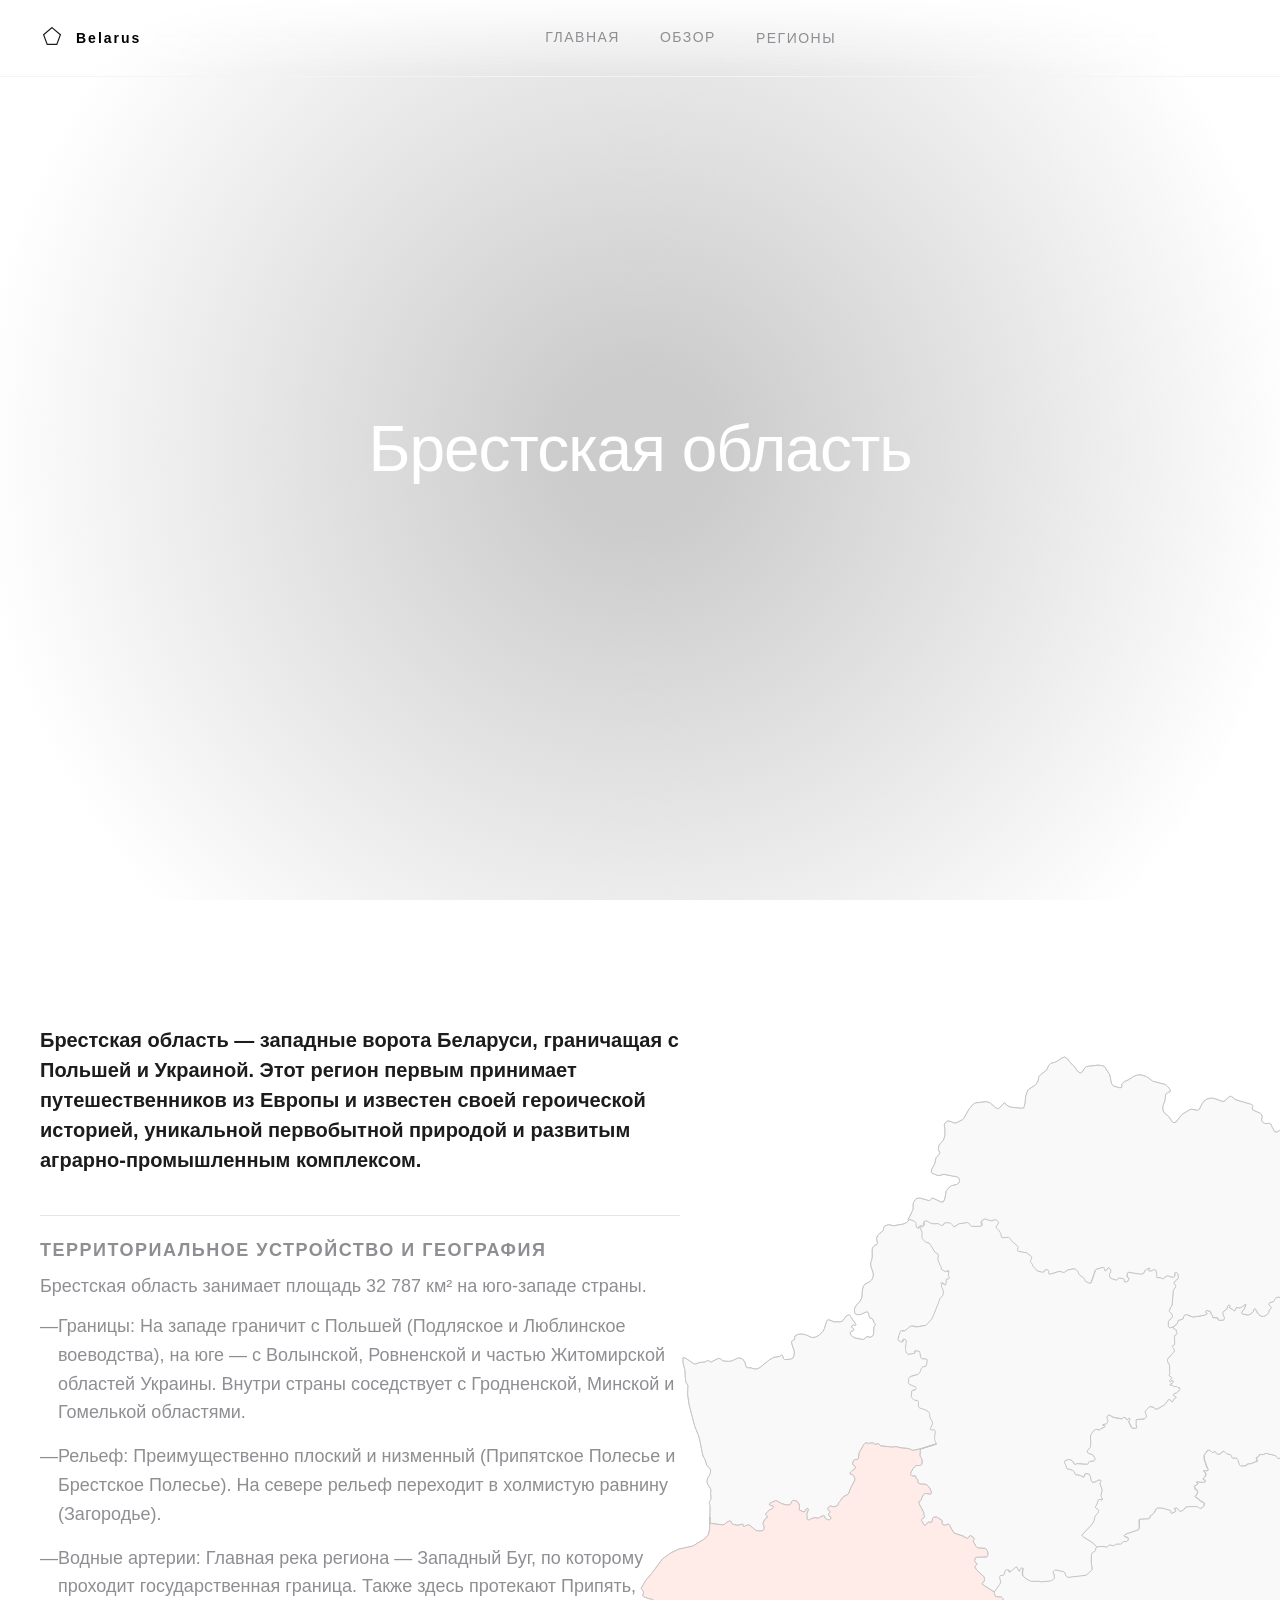
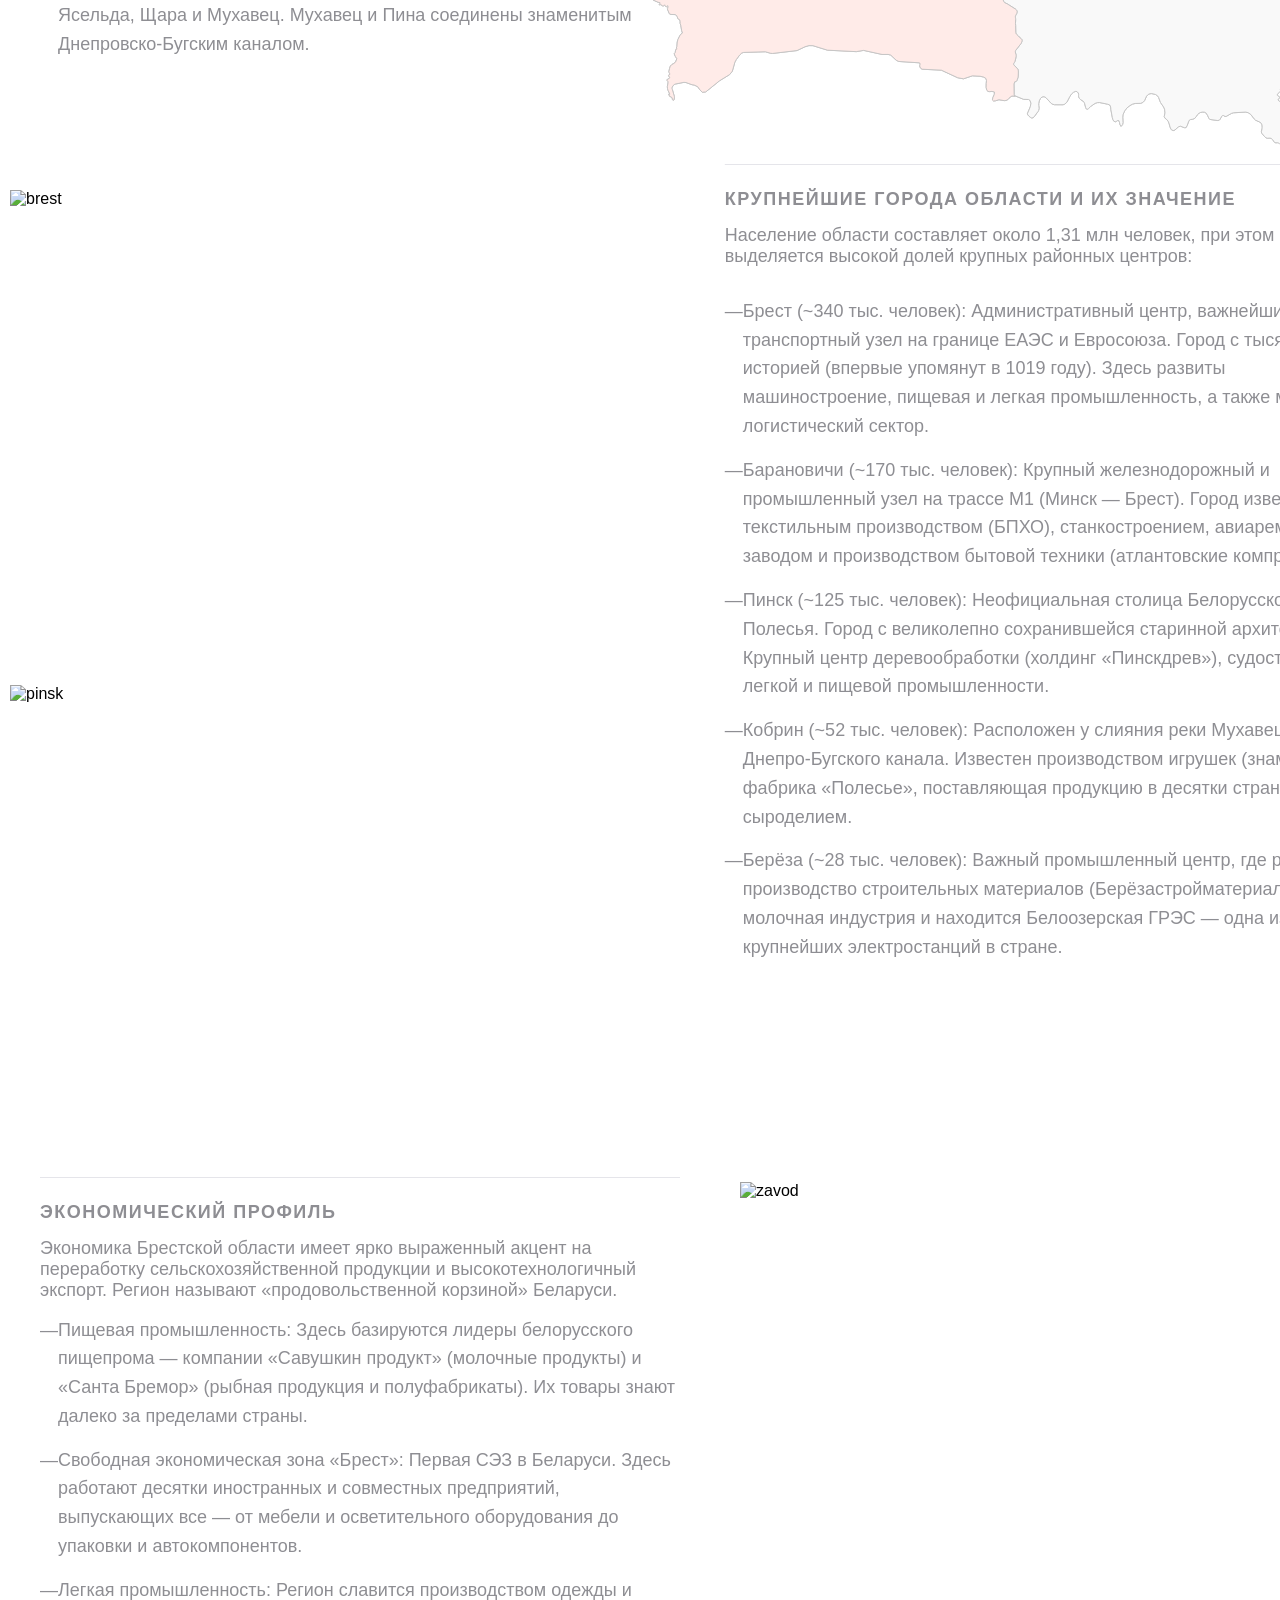
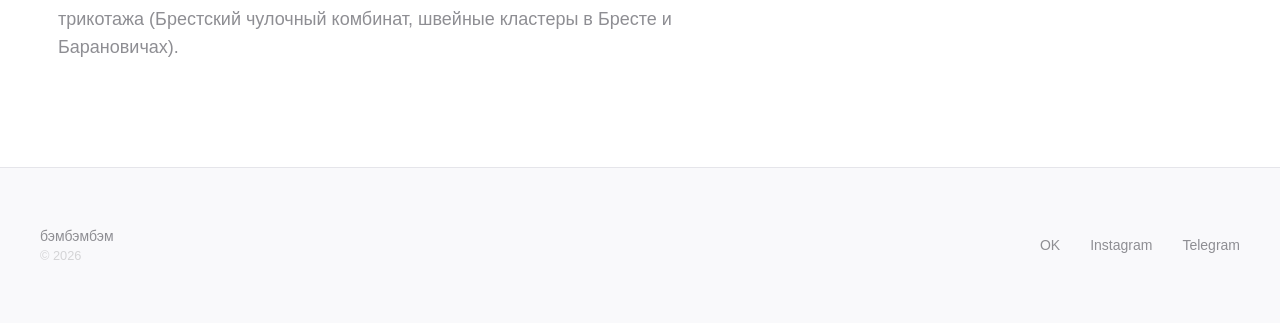
==== brest.html @ 65fe948a "первый коммит — сайт-путеводитель по Беларуси" ====
<!DOCTYPE html>
<html lang="ru">
<head>
    <meta charset="UTF-8">
    <meta name="viewport" content="width=device-width, initial-scale=1.0">
    <title>Belarus</title>
    <link rel="stylesheet" href="style/style.css">
    <link rel="shortcut icon" href="img/favicon.ico" type="image/x-icon">
</head>
<body>
    <header class="header">
        <div class="logo">
            <a href="index.html">
                <svg class="logo-svg" viewBox="0 0 100 100" xmlns="http://w3.org">
                    <path d="M50 15 L85 45 L70 85 L30 85 L15 45 Z" fill="none" stroke="currentColor" stroke-width="5"/>
                </svg>
            </a>
                <span class="logo-text"><a href="index.html" class="logo-bel">Belarus</a></span>
        </div>
        <div class="container">
            <div class="header-nav-links">
                <a href="index.html">Главная</a>
                <a href="#">Обзор</a>
                <div class="dropdown">
  <a href="#" class="dropdown-toggle">Регионы</a>
  <ul class="dropdown-menu">
    <li><a href="brest.html">Брестская область</a></li>
    <li><a href="vitebsk.html">Витебская область</a></li>
    <li><a href="gomel.html">Гомельская область</a></li>
    <li><a href="grodno.html">Гродненская область</a></li>
    <li><a href="minsk.html">Минская область</a></li>
    <li><a href="mogilev.html">Могилевская область</a></li>
  </ul>
</div>
            </div>
        </div>
    </header>
    <section class="banner">
        <div class="video-banner">
            <iframe width="560" height="315" src="https://www.youtube.com/embed/jdeiAVgQle0?si=13ynznFKnAYddTWR&amp;autoplay=1&amp;mute=1&amp;controls=0&amp;rel=0&amp;modestbranding=1" title="YouTube video player" frameborder="0" allow="accelerometer; autoplay; clipboard-write; encrypted-media; gyroscope; picture-in-picture; web-share" referrerpolicy="strict-origin-when-cross-origin" allowfullscreen></iframe>
        </div>
        <div class="banner-overlay"></div>
        <div class="banner-text">
            <h1 class="banner-text-title">Брестская область</h1>
            <!-- <div class="scroll-thing">
                <div class="scroll-line"></div>
            </div> -->
        </div>
    </section>
    
    <section class="gomel-info">
        <div class="container">
            <div class="oblast reveal reveal-up">
                <svg xmlns="http://www.w3.org/2000/svg" width="814" height="691" viewBox="0 0 814 691" class="map-block__main-image">
                                    <path class="region-map" map-region="gomel" fill="#F9F9F9" stroke="#C5C5C5" d="M218.938 2.476L219.394 2.506 219.937 2.209 220.703 1.566 221.183 1.456 221.767 1.633 222.498 2.349 222.711 2.919 222.705 3.458 223.009 3.836 223.745 4.084 225.735 3.969 226.63 3.665 227.282 3.283 227.554 2.894 228.48 1.844 228.839 1.566 229.673 1.159 230.226 1.165 230.852 1.395 231.637 2.111 232.41 3.113 233.111 3.537 236.476 4.648 237.456 5.152 238.027 5.667 238.13 6.76 238.203 7.271 238.446 7.653 239.093 7.87 241.855 7.974 242.877 8.179 243.735 8.774 244.089 9.273 244.495 10.225 245.852 14.389 246.242 15.214 246.802 15.554 247.684 15.809 251.725 15.638 252.601 15.571 253.258 14.218 254.537 13.74 257.682 13.569 261.93 11.579 263.476 11.451 263.122 10.292 262.927 9.157 262.757 7.361 263.329 7.081 264.474 6.864 264.832 6.572 265.1 6.196 265.307 5.711 265.477 5.176 265.697 4.751 265.994 4.473 266.566 4.423 268.775 4.552 269.602 4.473 270.205 4.266 270.972 3.744 271.818 3.362 272.391 3.264 281.604 5.389 283.003 6.36 283.623 7.488 284.286 7.889 285.375 8.223 287.762 8.586 289.77 8.545 290.195 8.332 290.549 8.041 290.804 7.634 291.133 6.572 291.376 6.099 291.686 5.74 292.069 5.467 292.691 5.51 293.505 5.826 294.862 6.663 295.8 6.979 296.841 6.912 297.99 6.548 304.221 7.386 305.031 7.275 305.22 6.864 305.281 5.832 305.371 5.298 305.536 4.776 305.75 4.308 306.011 3.903 306.334 3.581 306.734 3.362 307.197 3.216 307.733 3.155 314.841 3.629 315.18 3.725 315.43 3.957 315.649 4.521 315.771 4.976 316.07 6.693 316.221 7.148 316.55 7.659 317.791 9.181 318.011 9.898 318.133 10.516 318.133 11.015 318.175 11.524 318.248 12.028 318.357 12.495 318.545 12.877 318.953 13.235 319.586 13.496 320.804 13.727 321.516 14.043 321.983 14.638 322.167 15.17 322.635 15.797 323.311 16.446 324.82 17.496 325.21 18.145 325.325 18.728 325.143 19.225 325.027 19.753 325.009 20.305 325.057 20.833 325.166 21.324 325.325 21.785 325.501 22.228 325.666 22.673 325.721 23.139 325.635 23.631 325.453 24.08 325.197 24.487 324.248 25.475 324.035 25.882 323.974 26.283 324.102 26.684 324.357 27.035 324.674 27.363 325.228 27.582 325.909 27.649 329.494 26.538 330.059 26.538 330.668 26.665 331.422 27.139 331.843 27.576 332.645 28.783 333.217 29.493 334.209 30.464 334.563 30.639 334.927 30.622 335.262 30.088 335.694 29.02 335.943 28.601 336.265 28.244 336.631 27.976 337.124 27.879 337.672 27.945 338.39 28.413 338.78 28.856 339.358 29.681 339.728 29.96 341.858 29.741 347.287 28.018 347.304 28.018 347.633 29.384 347.888 30.896 347.676 32.333 347.67 32.351 346.908 33.316 344.829 33.796 343.994 34.264 343.987 34.287 340.076 41.205 338.286 43.262 338.292 43.268 344.944 48.19 346.464 50.812 349.113 57.669 351.083 60.474 353.773 62.84 356.669 64.527 359.226 65.285 361.337 65.479 362.048 66.542 362.329 68.325 363.187 70.632 364.507 72.24 365.585 72.902 366.51 73.94 367.392 76.64 367.756 82.574 367.739 82.599 365.987 85.427 360.4 88.97 360.4 88.989 361.458 91.096 365.518 96.053 368.353 101.599 369.552 103.274 372.796 105.817 374.019 107.237 373.72 108.663 373.715 108.663 372.582 109.016 369.425 108.433 368.133 108.596 368.158 108.621 368.529 109.07 369.668 110.757 369.637 110.764 368.183 111.486 368.177 111.522 367.593 112.656 367.878 114.004 368.998 115.303 371.006 116.613 371.305 120.06 370.993 124.278 371.14 127.865 371.864 129.369 372.796 130.517 373.525 132.004 373.696 134.545 373.288 136.464 372.48 138.241 372.413 138.339 371.462 139.722 370.453 140.772 370.459 140.785 373.202 144.456 374.718 145.967 376.312 147.047 377.821 147.508 380.846 147.878 382.27 148.619 382.245 148.644 381.418 149.82 381.418 149.832 380.913 151.647 380.803 153.71 381.163 155.658 381.85 157.078 382.689 157.903 387.205 160.684 388.483 162.601 388.975 165.362 389 169.531 388.988 169.531 379.117 170.575 363.82 168.39 355.878 168.821 349.203 171.958 347.559 174.32 346.355 177.201 345.04 179.617 343.039 180.594 340.928 179.891 336.801 176.668 334.647 175.564 331.294 175.29 319.441 176.498 317.322 177.287 316.026 178.815 316.026 178.828 316.648 181.183 316.635 181.189 316.227 181.906 316.009 182.603 315.844 183.282 315.582 184.004 315.589 184.004 318.139 184.242 319.039 186.086 318.351 187.932 316.093 188.204 315.473 187.41 314.986 187.209 314.481 187.464 313.782 188.047 313.143 188.951 313.015 189.818 313.099 190.54 313.093 190.989 312.247 192.246 311.33 193.326 310.289 194.255 309.089 195.061 306.656 196.124 306.631 196.615 306.905 197.483 307.391 198.041 307.391 198.053 307.429 199.012 306.315 200.693 305.584 201.586 304.843 201.998 302.245 201.858 301.544 202.125 301.258 203.023 301.246 204.353 301.057 205.554 299.311 206.568 298.782 207.52 298.398 208.46 297.942 208.905 297.71 209.408 295.921 211.956 295.392 212.994 295.033 213.438 295.046 213.443 295.076 213.971 295.775 215.288 295.94 217.466 294.437 219.13 292.544 220.483 291.516 221.739 293.287 222.553 293.987 222.613 294.029 223.663 293.099 224.731 292.885 226.387 292.837 228.13 292.391 229.489 291.436 229.974 288.729 230.162 287.651 230.538 288.206 232.413 288.206 232.426 287.305 235.424 287.902 237.353 287.322 237.955 286.648 239.047 286.179 239.416 286.185 239.429 286.453 239.951 286.855 241.323 286.843 241.323 285.735 241.851 283.306 244.236 283.306 244.248 283.344 245.29 285.096 246.7 285.863 247.124 285.863 247.136 285.888 247.992 285.205 248.216 284.858 248.46 284.579 248.769 284.135 249.108 284.158 249.982 285.224 251.275 288.174 252.016 289.654 252.67 289.654 252.676 289.045 254.261 288.631 254.94 287.907 255.62 287.919 255.62 289.003 256.384 289.939 257.282 290.366 258.314 290.366 258.32 289.904 259.473 290.396 261.148 291.175 262.185 292.1 262.763 293.036 263.121 293.08 264.171 291.899 263.989 290.919 264.365 290.306 265.372 290.182 267.151 290.182 267.163 290.578 268.819 291.273 269.128 292.197 269.147 293.293 269.93 293.719 270.84 294.728 274.766 295.203 275.513 295.861 276.313 295.97 277.042 294.832 277.564 294.839 277.57 295.496 281.515 293.153 284.185 290.517 286.23 290.354 288.305 288.88 291.127 288.662 291.425 288.65 294.774 288.266 295.733 287.305 296 286.6 294.695 285.559 293.628 284.414 292.93 283.216 292.657 281.987 292.845 280.599 292.469 278.518 289.562 277.186 288.391 275.896 288.099 273.26 288.22 271.903 287.735 270.687 286.71 267.875 283.317 267.175 281.855 267.412 281.69 268.045 278.735 268.174 277.625 268.13 276.167 268.002 275.064 267.711 274.135 267.163 273.194 265.988 272.175 261.491 270.143 260.201 268.861 256.775 264.455 254.244 262.707 251.706 262.083 239.415 262.793 237.431 263.436 232.161 266.391 231.072 266.489 229.629 265.578 228.735 265.518 227.627 266.336 226.222 269.099 225.364 270.093 223.794 270.548 215.774 269.414 214.642 267.909 213.796 265.785 212.288 263.273 210.753 262.265 208.812 262.035 206.798 262.398 205.088 263.175 203.299 264.862 202.106 266.743 200.816 268.351 198.796 269.226 196.52 269.548 195.328 270.178 194.495 271.859 193.283 275.319 192.047 277.625 190.288 277.679 186.413 276.186 184.405 276.873 181.009 279.961 179.214 280.623 177.158 279.525 176.019 277.011 175.223 273.954 174.182 271.246 172.338 269.165 170.86 268.109 170.244 266.531 170.244 266.52 171.006 262.86 170.585 259.189 169.532 256.9 166.515 252.507 164.597 247.433 163.466 245.716 161.331 244.43 157.794 243.61 156.006 243.726 154.302 244.375 152.573 246.117 150.571 250.596 148.904 252.44 146.634 253.338 141.218 253.478 138.657 254.073 135.893 255.601 133.106 257.835 130.679 260.87 128.987 264.766 128.774 267.144 128.774 267.151 129.023 272.503 128.621 274.59 127.053 276.399 126.109 274.954 125.464 272.327 124.813 270.592 123.682 270.5 122.53 271.264 121.265 271.841 119.81 271.162 118.941 269.669 118.363 267.696 116.896 259.844 116.647 256.986 115.868 255.073 113.598 254.175 105.717 252.567 103.326 252.628 101.062 253.417 96.705 256.415 94.454 258.642 93.322 259.237 92.178 258.782 91.686 257.665 90.717 253.787 90.133 252.313 89.044 251.123 86.512 249.552 85.466 248.495 84.718 246.906 84.614 245.649 84.614 245.637 84.657 244.442 84.657 244.43 84.322 243.027 83.026 241.553 81.249 241.45 79.284 242.402 77.421 244.108 75.706 246.754 72.888 252.215 70.771 254.14 69.085 254.758 60.505 254.739 58.899 254.315 57.249 253.447 51.956 247.671 50.082 246.645 48.061 246.984 46.43 248.514 45.279 250.874 44.72 253.703 44.72 253.714 44.762 255.505 44.994 257.021 45.061 258.558 44.653 260.427 44.19 261.318 40.078 266.871 39.134 267.746 37.747 267.957 36.506 267.418 35.082 266.282 33.888 264.966 33.353 263.843 36.292 256.767 36.992 253.229 36.992 253.223 35.909 250.279 34.515 249.491 29.592 249.32 20.155 245.455 20.13 244.672 19.971 233.883 20.829 231.686 21.907 231.569 22.32 231.358 22.77 230.709 23.233 229.701 23.982 227.619 24.213 226.127 24.366 221.916 24.292 220.671 24.14 219.79 23.714 218.984 23.154 218.274 20.507 215.689 19.849 214.881 19.527 214.336 19.515 213.904 19.68 213.509 20.239 212.77 20.488 212.363 20.909 211.429 21.596 209.055 22.09 206.458 22.119 205.566 22.083 204.827 21.535 203.073 21.34 201.901 21.401 201.16 21.572 200.548 26.769 193.879 27.128 193.319 27.494 192.58 27.998 191.238 28.082 190.467 28.015 189.891 27.804 189.49 27.548 189.126 27.255 188.78 25.126 186.978 23.97 185.583 22.314 183.975 22.041 183.61 21.864 183.186 21.767 182.233 21.621 175.23 21.468 173.457 21.639 169.732 21.59 168.542 21.401 167.347 21.353 166.648 21.438 166.017 21.614 165.514 21.847 165.065 22.406 164.142 22.722 163.511 23.045 162.365 23.13 161.831 23.099 161.321 22.959 160.92 22.764 160.526 22.247 159.774 21.596 159.141 13.078 153.747 10.697 152.697 10.193 152.163 9.7 151.392 8.744 148.765 8.428 148.122 8.143 147.769 7.783 147.466 7.339 147.229 6.847 147.028 2.295 146.859 1.74 146.604 1.217 146.003 0.657 144.522 0.469 143.497 0.481 142.653 0 141.53 5.544 133.769 6.524 131.409 6.012 130.073 5.739 129.139 5.544 128.125 5.49 127.506 5.465 126.796 5.593 125.801 5.909 125.31 6.384 125.084 8.769 124.976 9.42 124.752 9.724 124.345 10.211 122.476 10.869 120.563 11.459 119.841 12.067 119.484 14.318 119.605 14.703 119.866 14.933 120.261 15.067 120.728 15.237 121.632 15.383 121.845 15.572 121.833 17.591 120.126 21.493 116.826 22.253 116.571 22.747 116.656 23.999 119.144 24.171 119.58 24.59 120.455 24.828 120.812 25.132 121.025 25.314 120.728 25.869 119.241 26.55 117.991 27.152 117.529 27.766 117.383 28.248 117.573 28.516 117.912 28.631 118.421 28.637 118.997 28.471 121.198 28.388 122.305 28.388 123.829 28.405 124.381 28.503 124.879 28.685 125.322 28.928 125.692 29.19 126.032 32.038 128.314 36.407 130.693 36.912 130.85 37.485 130.923 44.282 130.766 47.088 131.39 56.64 130.517 57.741 130.031 58.047 129.607 58.485 129.266 59.573 128.684 59.933 128.369 60.151 127.943 60.218 127.433 60.212 126.911 59.982 124.752 59.866 124.278 59.72 123.817 58.899 122.288 58.849 122.027 58.995 121.517 59.379 120.897 60.365 120.06 61.058 119.709 61.722 119.538 69.085 121.152 70.004 121.578 70.327 121.833 70.612 122.136 70.66 122.221 71.142 123.598 71.921 125.291 72.639 126.487 73.315 126.754 74.343 126.911 92.08 124.836 97.528 119.987 97.789 119.611 97.953 119.156 97.965 118.64 97.922 117.567 97.381 113.366 97.187 110.618 97.314 105.903 97.465 104.051 97.57 103.445 98.039 102.758 98.828 102.019 100.698 100.908 101.477 100.283 101.768 99.712 101.519 99.373 101.391 98.899 101.276 98.559 102.578 96.848 102.913 96.69 108.273 96.114 112.472 96.738 113.11 96.69 113.719 96.454 114.364 95.865 114.766 95.391 115.296 94.997 115.922 94.785 117.115 94.84 119.519 95.483 120.072 95.446 120.644 95.234 121.284 94.633 121.952 94.203 122.786 93.869 126.858 93.765 127.52 93.516 128.282 92.77 129.073 91.75 129.559 91.465 130.259 91.326 132.383 91.38 133.113 91.173 133.747 90.555 134.111 90.002 134.36 89.432 134.469 88.904 134.463 88.371 134.306 87.922 134.002 87.569 133.575 87.314 131.421 86.701 131.008 86.44 130.728 86.168 130.533 85.888 130.436 85.706 130.424 85.427 130.508 85.063 130.77 84.765 131.172 84.462 132.7 83.583 144.699 79.582 145.131 78.678 145.307 78.162 145.393 77.58 145.491 75.809 145.277 70.14 145.319 69.588 145.709 69.121 146.5 68.895 154.982 68.551 155.531 68.258 156 67.446 156.17 66.778 156.285 66.153 156.601 65.631 157.149 65.243 158.793 64.441 159.218 64.036 160.301 62.464 162.261 59.035 162.87 58.325 163.234 58.027 163.983 57.803 165.072 57.694 168.626 57.918 177.011 60.279 177.309 60.528 177.388 60.764 177.365 61.232 177.175 62.336 177.17 62.846 177.426 63.119 177.924 63.192 181.174 61.723 181.599 61.207 181.777 60.655 181.71 60.146 181.465 59.764 180.797 59.156 180.619 58.81 180.692 58.409 180.96 58.045 181.465 57.815 182.16 57.736 183.395 57.991 184.053 58.288 184.497 58.665 185.604 60.697 185.877 61.062 186.322 61.274 186.906 61.274 190.112 59.296 190.776 58.713 191.36 57.59 191.725 57.244 192.194 56.989 193.977 56.504 203.086 56.413 203.877 56.571 204.468 56.82 204.79 57.135 205.544 57.711 205.99 57.943 206.511 58.112 207.181 58.094 207.893 57.924 208.819 57.323 209.305 56.82 209.664 56.316 210.607 54.12 210.68 53.821 210.711 53.385 210.54 52.996 210.217 52.669 206.658 50.842 205.94 50.309 205.623 50.004 205.003 49.227 204.34 48.584 201.833 47.098 201.516 46.83 201.522 46.406 201.71 46.024 203.366 43.663 203.58 43.197 203.743 42.685 203.774 42.14 203.743 41.624 203.664 41.096 203.53 40.622 203.318 40.228 202.971 39.967 202.051 39.755 201.706 39.507 201.48 39.106 200.914 37.218 200.81 36.751 200.732 36.321 200.835 35.926 200.981 35.732 203.536 34.458 203.944 33.911 204.005 33.437 203.731 33.074 202.734 32.211 202.69 31.902 203.5 31.733 210.795 32.266 211.247 31.817 211.52 31.362 211.685 30.919 211.581 30.53 211.258 30.234 209.84 29.578 209.512 29.263 209.287 28.891 209.476 28.382 209.962 27.86 211.034 27.114 211.478 26.459 211.733 25.791 211.982 23.491 211.836 23.061 211.587 22.673 210.217 21.428 209.926 21.088 209.756 20.731 210.115 20.451 210.9 20.39 212.627 20.706 213.54 20.687 214.162 20.282 214.24 19.795 214.179 19.267 213.894 18.333 212.342 14.941 212.001 14.049 211.49 12.13 210.833 10.328 210.686 9.867 210.479 8.872 210.37 7.803 210.389 7.227 210.535 5.383 210.65 4.811 210.833 4.32 211.094 3.913 212.384 2.61 213.37 0.904 213.68 0.564 214.022 0.284 214.434 0.054 215.05 0 215.822 0.146 217.161 0.879 217.801 1.414 218.542 2.245z" transform="translate(1 1) translate(353 393)"></path>
                                    <path class="region-map" map-region="mogilev" fill="#F9F9F9" stroke="#C5C5C5" d="M249.054 0.061L250.882 0.341 252.17 0.224 252.643 0.03 252.697 0 255.109 0.59 256.568 3.349 258.834 10.481 259.981 12.153 261.051 13.224 261.98 14.494 262.684 16.732 263.662 24.97 264.72 28.91 266.056 30.983 279.384 40.571 281.596 42.261 283.667 43.081 288.027 43.964 295.147 47.502 297.717 47.928 300.025 47.874 300.955 48.292 301.956 49.338 302.661 50.895 303.355 52.943 304.149 54.549 305.188 54.888 307.163 53.338 307.606 53.162 308.354 53.637 308.486 54.099 308.486 54.755 310.796 62.131 310.436 63.244 310.352 64.294 310.376 65.34 310.328 66.428 309.544 69.578 308.626 77.744 307.376 81.373 307.357 81.409 307.035 82.005 304.442 86.863 303.871 90.402 307.418 90.275 314.683 92.317 331.905 86.748 333.782 87.022 338.878 90.281 349.497 92.578 352.57 94.574 355.407 98.026 356.671 98.701 360.789 98.251 362.515 98.398 364.192 99.297 365.91 101.273 366.579 102.27 366.846 103.329 366.719 104.392 366.171 105.456 360.193 109.073 359.641 109.687 359.641 109.693 359.61 110.812 360.024 113.262 361.136 117.086 362.812 119.914 364.915 121.933 367.314 123.295 371.645 125.021 373.704 126.395 375.174 128.881 375.174 128.893 375.811 129.757 376.457 129.97 377.111 129.605 377.744 128.724 379.189 128.377 380.677 128.504 381.935 129.125 381.795 130.316 381.394 131.795 381.923 133.326 382.907 133.581 385.374 132.487 386.436 132.439 388.18 135.515 388.114 136.797 387.614 145.893 389 150.246 388.981 150.259 387.439 151.621 386.078 151.596 384.778 151.025 383.338 150.801 377.556 152.502 377.573 152.52 377.878 152.916 378.66 154.192 379.038 154.673 379.013 154.692 376.881 156.156 374.239 156.849 371.566 156.734 369.379 155.736 367.258 156.545 367.254 156.57 366.737 158.223 367.569 159.719 369.53 160.005 368.869 162.796 367.897 165.52 365.485 170.231 364.07 171.964 362.733 172.767 359.739 173.964 357.145 176.621 355.225 179.85 353.063 182.252 348.647 182.403 348.246 182.968 348.246 182.974 348.16 183.741 347.991 184.306 348.003 184.654 348.076 185.315 348.032 185.997 348.014 186.026 347.65 186.415 347.334 186.415 346.586 186.246 343.549 186.842 341.472 188.672 340.706 189.158 337.791 189.206 331.486 187.03 329.026 187.438 326.899 188.689 324.9 189.049 322.877 188.647 318.364 186.306 317.271 186.099 314.257 186.58 313.346 186.282 311.901 184.179 310.687 178.403 309.41 176.014 307.886 175.253 304.162 175.405 302.498 175.168 297.268 173.386 295.529 173.344 293.884 173.94 290.786 175.813 288.788 176.037 284.687 175.399 280.672 175.593 277.61 178.288 277.61 178.298 276.358 185.145 276.552 186.909 276.613 187.152 276.596 187.152 271.176 188.878 269.051 189.097 268.681 188.817 268.104 187.991 267.715 187.547 266.998 187.078 266.45 187.012 265.959 187.11 265.594 187.377 265.272 187.735 265.023 188.156 264.592 189.225 264.258 189.76 263.894 189.777 263.541 189.601 262.55 188.629 261.98 187.917 261.179 186.708 260.759 186.271 260.006 185.796 259.398 185.668 258.834 185.668 255.255 186.781 254.576 186.714 254.022 186.495 253.706 186.166 253.451 185.815 253.324 185.413 253.385 185.012 253.598 184.604 254.545 183.614 254.8 183.206 254.982 182.756 255.067 182.263 255.013 181.796 254.848 181.351 254.672 180.907 254.514 180.445 254.405 179.953 254.357 179.424 254.375 178.871 254.49 178.342 254.672 177.844 254.557 177.26 254.168 176.61 252.661 175.558 251.987 174.907 251.52 174.28 251.337 173.746 250.87 173.15 250.159 172.834 248.943 172.602 248.312 172.34 247.904 171.982 247.716 171.6 247.607 171.131 247.534 170.627 247.492 170.116 247.492 169.617 247.371 168.997 247.152 168.28 245.912 166.754 245.584 166.242 245.433 165.786 245.135 164.066 245.013 163.61 244.794 163.045 244.545 162.813 244.206 162.717 237.11 162.242 236.576 162.303 236.114 162.449 235.714 162.669 235.392 162.991 235.131 163.397 234.918 163.865 234.753 164.388 234.663 164.924 234.602 165.957 234.414 166.37 233.605 166.48 227.385 165.641 226.237 166.006 225.198 166.073 224.262 165.757 222.908 164.918 222.094 164.602 221.474 164.558 221.091 164.832 220.782 165.192 220.539 165.665 220.211 166.729 219.956 167.137 219.603 167.428 219.179 167.641 217.174 167.683 214.792 167.319 213.705 166.985 213.042 166.583 212.423 165.453 211.027 164.48 201.83 162.351 201.258 162.449 200.413 162.832 199.648 163.355 199.046 163.562 198.221 163.641 196.015 163.512 195.445 163.562 195.148 163.841 194.928 164.267 194.759 164.802 194.552 165.288 194.285 165.665 193.927 165.957 192.784 166.175 192.213 166.455 192.383 168.255 192.577 169.392 192.93 170.554 191.387 170.681 187.147 172.675 184.007 172.846 182.73 173.326 182.074 174.681 181.2 174.748 177.166 174.919 176.286 174.664 175.726 174.323 175.337 173.497 173.983 169.326 173.577 168.371 173.224 167.872 172.367 167.276 171.347 167.07 168.59 166.966 167.944 166.748 167.702 166.365 167.629 165.853 167.526 164.759 166.955 164.242 165.977 163.738 162.618 162.625 161.918 162.2 161.147 161.196 160.363 160.479 159.738 160.248 159.186 160.242 158.354 160.65 157.995 160.928 157.071 161.981 156.799 162.37 156.149 162.753 155.255 163.058 153.269 163.173 152.533 162.924 152.23 162.546 152.236 162.005 152.023 161.434 151.294 160.717 150.711 160.539 150.232 160.65 149.467 161.294 148.926 161.591 148.47 161.562 148.075 161.33 147.335 160.497 146.696 159.962 145.36 159.227 144.588 159.081 143.974 159.135 143.562 159.366 143.221 159.646 142.912 159.987 141.928 161.696 140.64 163.002 140.379 163.409 140.197 163.901 140.082 164.474 139.935 166.322 139.917 166.899 140.026 167.97 140.233 168.966 140.379 169.428 141.035 171.234 141.545 173.156 141.886 174.049 143.434 177.449 143.719 178.384 143.78 178.913 143.702 179.4 143.081 179.807 142.17 179.825 140.446 179.509 139.662 179.57 139.304 179.85 139.474 180.208 139.764 180.549 141.131 181.796 141.38 182.185 141.526 182.616 141.278 184.92 141.023 185.589 140.579 186.246 139.509 186.993 139.024 187.516 138.836 188.026 139.06 188.398 139.388 188.714 140.803 189.371 141.125 189.668 141.229 190.058 141.064 190.501 140.792 190.957 140.341 191.407 133.059 190.873 132.25 191.043 132.294 191.353 133.289 192.216 133.563 192.581 133.502 193.055 133.095 193.603 130.544 194.879 130.398 195.074 130.295 195.469 130.373 195.9 130.477 196.369 131.042 198.26 131.267 198.662 131.613 198.911 132.53 199.122 132.877 199.384 133.088 199.779 133.222 200.254 133.301 200.783 133.333 201.3 133.301 201.846 133.138 202.358 132.925 202.825 131.272 205.191 131.084 205.574 131.078 205.999 131.395 206.266 133.897 207.756 134.56 208.4 135.178 209.179 135.494 209.484 136.211 210.018 139.764 211.848 140.086 212.176 140.257 212.565 140.226 213.003 140.153 213.302 139.212 215.503 138.853 216.007 138.368 216.511 137.444 217.113 136.734 217.283 136.065 217.302 135.544 217.132 135.099 216.9 134.346 216.323 134.025 216.007 133.435 215.758 132.645 215.599 123.553 215.691 121.772 216.176 121.304 216.432 120.94 216.779 120.357 217.904 119.694 218.488 116.494 220.469 115.911 220.469 115.466 220.257 115.194 219.892 114.088 217.856 113.645 217.478 112.989 217.18 111.756 216.925 111.062 217.004 110.558 217.235 110.291 217.599 110.218 218.001 110.395 218.348 111.062 218.956 111.306 219.339 111.373 219.85 111.196 220.402 110.771 220.919 107.527 222.391 107.03 222.318 106.775 222.044 106.779 221.534 106.969 220.427 106.992 219.959 106.913 219.722 106.616 219.473 98.245 217.107 94.698 216.883 93.611 216.992 92.863 217.216 92.499 217.515 91.891 218.226 89.934 221.661 88.854 223.237 88.429 223.643 86.788 224.446 86.241 224.835 85.925 225.358 85.81 225.984 85.641 226.653 85.173 227.467 84.625 227.76 76.158 228.105 75.368 228.331 74.979 228.799 74.937 229.352 75.15 235.031 75.052 236.806 74.967 237.389 74.791 237.906 74.36 238.812 62.381 242.82 60.856 243.701 60.454 244.004 60.193 244.303 60.109 244.667 60.122 244.948 60.218 245.13 60.412 245.41 60.692 245.682 61.104 245.944 63.255 246.559 63.681 246.814 63.985 247.167 64.142 247.617 64.148 248.151 64.039 248.68 63.79 249.251 63.426 249.805 62.793 250.425 62.066 250.632 59.944 250.577 59.246 250.717 58.761 251.002 57.971 252.025 57.211 252.772 56.55 253.021 52.485 253.125 51.653 253.46 50.985 253.891 50.346 254.493 49.776 254.705 49.224 254.742 46.824 254.098 45.633 254.044 45.008 254.255 44.479 254.651 44.078 255.125 43.434 255.715 42.826 255.952 42.188 256 37.997 255.374 32.646 255.952 27.682 251.32 19.288 246.004 17.994 244.808 17.447 243.981 27.385 233.736 29.189 230.848 29.419 230.416 29.808 229.425 29.948 228.872 30.374 226.44 30.508 225.887 30.951 224.956 33.399 222.178 33.727 221.71 34.036 221.138 34.352 220.214 34.377 219.54 34.225 219.028 33.928 218.682 31.455 217.004 31.072 216.542 31.018 216.11 31.163 215.672 31.965 214.475 32.663 213.143 34.116 209.076 34.346 208.674 34.662 208.455 34.99 208.4 37.73 208.735 38.15 208.589 38.131 208.291 37.985 207.915 37.517 207.137 37.322 206.71 37.105 206.2 36.94 205.543 36.764 204.595 36.764 203.915 36.831 203.421 37.669 199.907 37.767 198.995 37.7 198.327 35.938 193.748 35.744 193.097 35.573 192.089 35.817 191.48 36.733 190.277 36.733 189.821 36.473 189.451 36.041 189.225 35.531 189.158 34.007 189.323 33.156 189.687 32.117 190.574 31.273 190.97 28.132 191.39 27.494 190.66 26.85 189.286 25.939 185.443 25.295 183.947 24.627 183.085 21.669 182.713 21.182 182.78 20.843 183.085 20.582 183.486 20.394 183.99 19.888 185.57 19.677 185.991 19.403 186.252 19.056 186.185 16.481 184.75 15.484 184.367 12.453 183.966 11.841 183.777 11.22 183.357 9.598 180.506 8.992 179.928 8.457 179.551 6.659 178.767 3.141 177.909 2.418 177.46 2.084 176.658 1.532 174.407 1.313 173.794 0 171.259 0.006 170.639 0.232 170.219 2.715 168.924 3.651 168.656 5.231 168.499 5.796 168.583 7.102 169.265 7.861 169.83 8.517 170.487 10.71 173.369 11.026 173.533 11.427 173.447 11.858 172.851 12.386 172.675 12.946 172.572 22.726 173.186 23.255 173.108 23.644 172.876 23.916 172.474 24.104 171.995 24.281 171.472 24.499 171.01 24.827 170.7 25.259 170.512 29.419 169.915 29.925 169.677 30.349 169.307 30.719 168.493 30.757 167.903 30.592 167.41 29.894 166.194 29.384 164.924 28.915 164.322 28.405 163.92 23.893 162.121 23.412 161.798 23.011 161.288 22.914 160.753 22.981 160.223 23.132 159.713 23.326 159.305 25.563 156.886 25.812 156.466 26.006 155.974 26.171 155.42 26.303 154.552 26.43 150.246 26.175 147.085 26.219 144.878 27.038 143.194 28.042 141.516 28.886 140.343 30.161 139.029 30.531 138.774 30.957 138.585 31.99 138.433 33.131 138.47 34.845 138.866 35.282 138.883 35.707 138.732 36.284 137.989 36.601 137.673 36.983 137.437 39.747 136.452 40.19 136.184 40.652 135.776 40.725 135.326 40.524 134.968 40.027 134.774 38.806 134.452 38.265 134.178 38.294 133.904 38.593 133.697 41.958 132.828 42.383 132.627 42.784 132.262 43.137 131.734 43.501 130.839 43.593 130.165 43.543 129.605 43.143 128.596 42.93 127.908 42.694 126.76 42.754 126.054 42.93 125.465 43.191 125.015 43.543 124.59 44.059 124.188 44.606 124.036 45.177 124.067 46.076 124.51 47.668 125.556 49.575 126.408 57.139 127.776 57.655 127.678 58.08 127.489 59.161 126.638 59.61 126.486 60.139 126.468 60.692 126.565 61.148 126.791 61.512 127.082 62.089 127.787 62.538 128.554 62.818 128.809 63.195 128.797 64.275 127.55 64.635 127.337 65.059 127.32 65.4 127.525 65.588 127.933 65.636 128.462 65.533 129.076 65.272 129.703 64.829 130.481 64.664 131.034 64.725 131.521 65.801 132.992 67.35 136.391 67.611 136.768 67.958 137.048 68.455 137.157 71.438 137.29 71.973 137.192 72.458 136.943 72.513 136.567 72.458 136.142 71.796 133.734 71.76 133.157 71.779 132.487 71.906 131.655 71.923 130.992 71.875 130.335 71.735 129.805 71.651 129.1 71.961 128.839 72.41 128.669 79.93 127.914 80.465 127.672 81.017 127.264 81.741 126.419 82.038 125.72 82.159 125.075 82.081 124.546 81.965 124.061 81.145 122.278 80.993 121.678 80.944 120.747 81.103 120.151 81.371 119.689 84.565 116.32 85.306 115.785 85.725 115.603 86.174 115.519 86.642 115.628 87.572 115.998 89.176 116.302 89.589 116.534 89.899 116.881 90.166 117.257 90.507 117.561 90.931 117.816 91.995 118.071 92.541 118.071 93.489 117.847 99.879 114.151 101.259 112.958 102.036 111.883 103.002 110.216 103.633 109.335 103.955 109.013 104.356 108.776 104.806 108.63 105.286 108.569 105.765 108.684 106.135 108.94 106.44 109.287 106.969 110.071 107.272 110.417 107.691 110.649 108.207 110.691 108.773 110.314 109.089 109.712 109.283 108.758 109.586 108.247 109.963 107.9 111.02 107.371 111.664 106.806 111.9 106.325 111.816 105.923 111.427 105.668 110.303 105.396 109.812 105.201 109.386 104.902 109.131 104.465 109.045 103.827 109.229 103.394 109.557 103.072 112.174 101.887 113.328 101.151 114.36 100.015 115.297 98.737 115.637 97.953 115.746 97.346 115.399 97.107 113.869 96.852 113.499 96.58 112.872 95.911 112.49 95.655 112.046 95.509 111.572 95.54 110.2 95.892 109.708 95.806 109.368 95.534 108.779 94.829 108.414 94.555 107.928 94.384 106.275 94.306 105.803 94.172 105.546 93.923 105.698 93.661 106.014 93.411 107.824 92.39 108.499 91.831 108.796 91.266 108.924 90.664 108.876 90.147 108.729 89.733 108.378 89.624 107.989 89.727 106.415 90.657 105.978 90.754 105.565 90.67 105.243 90.189 105.297 89.775 105.541 89.405 106.288 88.651 107.352 87.302 107.479 86.773 107.285 86.39 105.395 85.471 105.013 85.057 104.866 84.225 105.115 83.58 105.656 82.693 105.723 82.164 105.583 81.75 105.377 81.415 105.268 81.118 105.243 80.825 105.335 78.723 105.255 75.329 105.097 74.277 104.831 73.336 104.204 72.101 103.658 71.359 103.42 70.855 103.238 70.283 103.257 69.317 103.299 68.873 103.426 68.411 104.216 66.746 104.513 66.307 104.848 65.984 106.058 65.298 106.712 64.66 107.509 63.474 109.045 61.899 109.69 60.993 109.939 60.342 110.012 59.729 109.963 59.2 109.86 58.696 109.726 58.227 109.538 57.802 109.283 57.413 108.591 56.738 108.311 56.311 108.165 55.65 108.292 55.144 108.579 54.773 109.034 54.531 109.568 54.372 110.115 54.008 110.322 53.522 110.412 52.949 110.364 47.763 110.151 45.374 110.291 44.918 110.606 44.602 112.308 43.489 112.872 42.893 112.976 42.426 112.788 42.048 112.435 41.763 112.18 41.386 112.065 40.899 111.998 39.209 111.81 38.778 111.403 38.535 109.739 38.085 109.313 37.757 109.089 37.409 108.863 36.133 112.071 33.732 113.091 32.546 113.322 32.077 114.088 29.803 114.446 29.372 114.889 29.104 116.377 28.849 118.632 28.119 118.977 27.608 119.488 25.991 120.181 24.594 120.758 24.021 121.335 23.724 122.458 23.682 123.601 23.906 128.442 25.895 129.608 26.022 131.995 25.439 133.205 25.529 140.512 24.167 142.425 23.498 142.778 23.194 143.021 22.853 143.106 22.514 142.868 22.228 141.702 21.425 141.459 21.054 141.526 20.502 141.959 19.845 142.469 19.59 142.997 19.552 146.179 20.489 146.612 20.726 146.879 21.096 146.994 21.535 146.867 22.531 146.921 22.958 147.151 23.334 148.24 24.192 148.518 24.544 148.604 24.945 148.409 25.809 148.476 26.253 149.072 26.539 150.05 26.721 153.25 26.782 153.913 27.037 154.046 27.475 153.938 28.496 154.417 28.964 155.42 29.232 157.819 29.305 158.931 29.14 159.671 28.836 159.909 28.418 160.091 27.931 160.2 27.395 160.175 26.868 160.079 26.374 159.92 25.931 159.715 25.51 159.483 25.117 159.132 24.247 159.003 23.766 158.67 21.723 158.797 21.169 159.161 20.611 161.883 18.805 162.472 18.081 162.903 17.188 163.043 16.707 163.128 16.295 163.243 15.826 163.511 15.26 164.04 14.531 164.568 14.263 165.162 14.221 165.637 14.421 165.977 14.682 166.08 15.06 165.91 15.412 165.29 15.977 165.206 16.361 165.388 16.688 168.412 18.385 169.482 19.45 170.162 19.747 170.672 19.699 171.098 19.504 171.366 19.109 171.499 18.573 171.644 17.297 171.832 16.592 172.204 16.422 174.177 16.793 175.72 16.805 176.541 16.659 177.172 16.446 181.035 13.521 181.607 13.393 181.886 13.607 181.783 14.044 180.993 15.954 180.817 16.47 180.416 17.449 179.948 18.318 177.956 20.939 177.72 21.322 177.598 21.747 177.72 22.173 177.92 22.556 178.217 22.843 178.575 23.018 183.29 23.937 184.705 23.809 186.363 22.976 188.556 21.353 188.86 20.994 189.109 20.598 189.273 20.155 189.304 19.109 189.389 18.556 189.814 17.935 190.311 17.759 190.792 17.845 191.174 18.113 191.509 18.428 191.971 19.213 193.392 22.021 193.543 22.246 194.709 23.443 196.162 24.629 197.395 25.213 198.647 25.481 199.387 25.456 199.964 25.316 202.449 23.991 202.825 23.711 203.488 23.079 204.083 22.374 204.32 21.93 204.508 21.437 204.915 19.723 205.097 19.213 205.316 18.768 205.595 18.385 206.659 17.504 206.907 17.127 207.078 16.701 207.016 16.257 206.798 15.874 205.043 14.318 204.757 13.965 204.593 13.533 204.618 13.01 204.782 12.531 205.267 12.063 206.057 11.642 209.599 10.341 209.994 9.971 210.243 9.533 210.371 8.475 210.661 7.885 211.203 7.412 212.643 6.542 213.51 6.22 214.282 6.092 214.81 6.207 218.061 7.728 222.216 8.341 227.725 8.255 229.438 7.964 229.864 7.757 230.192 7.473 230.38 7.094 230.405 6.669 230.301 6.226 230.161 5.776 230.161 5.228 230.392 4.651 231.231 3.879 232.092 3.55 232.798 3.483 233.29 3.636 235.495 4.887 238.386 5.684 240.068 6.584 240.889 7.186 241.423 7.429 242.231 7.582 242.633 7.356 242.863 6.96 242.827 6.475 242.76 5.994 242.614 5.538 242.256 4.651 242.146 4.226 242.207 3.781 242.614 3.381 243.289 3.027 245.354 2.291 245.931 2.013 247.674 0.383 248.312 0.121z" transform="translate(1 1) translate(423 234)"></path>
                                    <path class="region-map" map-region="vitebsk" fill="#F9F9F9" stroke="#C5C5C5" d="M170.855 15.465L172.53 16.007 174.295 14.931 176.887 10.848 178.7 9.506 190.359 8.139 194.843 8.85 196.164 9.385 196.9 10.15 198.214 12.568 200.995 16.504 201.701 17.932 202.473 21.236 202.942 24.577 203.836 27.426 205.888 29.242 211.979 30.895 213.7 30.433 213.706 30.433 213.834 27.165 213.847 27.147 215.922 24.949 220.815 22.664 220.827 22.664 220.833 22.658 220.844 22.658 225.402 19.596 229.322 18.028 233.88 18.095 238.4 19.596 242.19 22.324 244.686 24.255 256.868 27.42 258.316 28.283 259.74 29.625 261.237 31.533 262.016 32.82 262.303 33.945 262.016 34.85 261.487 35.001 260.835 34.952 260.197 35.251 259.449 35.834 258.804 36.144 258.207 36.641 258.195 36.666 257.611 37.845 257.362 39.078 257.045 42.521 256.784 44.005 254.975 48.766 254.665 50.996 255.293 53.942 256.357 55.971 260.362 59.221 264.292 64.852 265.892 65.691 268.04 65.022 274.016 57.489 281.75 52.715 283.85 52.211 289.369 53.474 291.383 52.351 291.388 52.339 293.136 48.858 294.328 46.476 296.22 43.894 299.208 42.011 302.349 41.227 305.561 41.332 315.023 44.563 317.068 43.792 320.518 40.232 322.307 39.248 323.707 39.594 326.475 41.975 328.021 42.91 343.897 47.6 344.614 48.39 344.687 49.598 344.256 50.777 344.103 51.95 345.047 53.141 352.233 56.323 353.091 56.962 353.705 57.854 354.095 59.616 353.9 60.91 353.571 62.058 353.621 63.377 354.704 65.289 356.364 66.334 358.154 66.686 361.404 66.292 362.518 66.838 363.339 68.187 364.197 70.362 366.691 74.814 368.985 75.13 371.584 73.508 375.003 72.135 378.137 73.496 379.969 76.673 380.432 77.469 381.211 82.682 379.792 87.717 381.022 88.488 381.429 88.61 381.01 90.401 381.004 90.414 379.002 92.134 379.002 92.146 378.636 94.496 379.366 97.006 380.73 98.718 381.873 100.528 381.965 103.329 381.339 104.52 381.052 105.03 376.366 108.73 373.768 112.799 373.755 112.806 372.752 115.483 372.624 118.133 373.489 119.877 374.936 121.024 377.84 122.433 378.947 124.08 380.529 129.231 381.734 130.926 385.604 133.702 386.669 134.893 386.808 135.451 386.51 136.739 386.699 137.443 386.979 137.644 387.813 137.905 388.043 138.088 388.426 138.804 388.816 139.266 388.962 139.97 388.64 141.465 388.621 141.496 388.177 142.219 388.032 142.443 387.88 143.458 388.154 144.497 388.816 145.559 390.04 148.22 391.159 151.629 391.22 154.38 391.202 154.38 389.224 155.072 385.373 154.252 383.73 154.478 383.724 154.501 383.28 156.196 384.21 158.474 385.451 159.963 385.901 161.614 384.49 164.402 383.091 165.527 378.211 166.741 376.343 168.394 376.343 168.401 376.605 169.851 377.517 171.935 377.553 175.465 376.391 177.761 376.385 177.767 374.62 179.784 374.601 179.815 373.129 182.353 372.832 186.301 373.561 188.525 374.869 189.407 378.265 190.457 391.135 199.143 392.432 201.313 392.838 203.907 394.616 203.487 401.51 203.955 403.598 207.794 406.938 210.284 404.856 215.848 404.85 215.867 402.069 220.86 401.083 222.647 399.301 228.868 401.766 230.58 407.917 232.038 408.945 233.964 409 233.97 408.945 233.999 408.472 234.194 407.182 234.31 405.35 234.031 404.607 234.091 403.968 234.352 402.222 235.981 401.644 236.259 399.575 236.995 398.899 237.348 398.491 237.747 398.43 238.192 398.541 238.617 398.899 239.503 399.046 239.959 399.113 240.439 399.149 240.924 398.918 241.319 398.516 241.545 397.706 241.392 397.172 241.15 396.349 240.548 394.664 239.649 391.768 238.853 389.559 237.603 389.067 237.45 388.359 237.517 387.496 237.845 386.657 238.617 386.425 239.193 386.425 239.741 386.565 240.19 386.669 240.634 386.644 241.058 386.456 241.436 386.127 241.721 385.7 241.927 383.985 242.218 378.466 242.304 374.304 241.691 371.048 240.172 370.518 240.057 369.746 240.184 368.876 240.506 367.434 241.375 366.892 241.848 366.6 242.437 366.473 243.495 366.224 243.932 365.828 244.302 362.279 245.602 361.488 246.022 361.002 246.49 360.838 246.969 360.813 247.492 360.977 247.922 361.264 248.275 363.022 249.83 363.24 250.213 363.303 250.656 363.131 251.082 362.882 251.459 361.817 252.339 361.538 252.721 361.318 253.166 361.136 253.676 360.728 255.388 360.539 255.881 360.302 256.324 359.706 257.029 359.042 257.66 358.665 257.94 356.176 259.264 355.598 259.404 354.856 259.428 353.602 259.161 352.367 258.578 350.912 257.393 349.744 256.197 349.593 255.971 348.169 253.166 347.706 252.382 347.371 252.067 346.988 251.799 346.507 251.714 346.008 251.889 345.583 252.51 345.497 253.062 345.466 254.107 345.303 254.55 345.053 254.945 344.748 255.304 342.552 256.926 340.891 257.758 339.473 257.886 334.75 256.968 334.392 256.793 334.094 256.506 333.893 256.124 333.772 255.698 333.893 255.273 334.13 254.891 336.126 252.272 336.595 251.404 336.997 250.426 337.173 249.91 337.964 248.002 338.067 247.565 337.788 247.352 337.215 247.479 333.345 250.401 332.713 250.614 331.89 250.76 330.345 250.748 328.368 250.378 327.996 250.547 327.807 251.252 327.662 252.527 327.528 253.062 327.26 253.457 326.834 253.651 326.323 253.699 325.642 253.402 324.57 252.339 321.54 250.644 321.358 250.317 321.442 249.933 322.064 249.369 322.234 249.017 322.131 248.639 321.79 248.378 321.314 248.179 320.719 248.221 320.19 248.488 319.66 249.216 319.392 249.782 319.277 250.25 319.191 250.662 319.051 251.143 318.619 252.036 318.029 252.759 315.303 254.563 314.938 255.121 314.811 255.674 315.144 257.715 315.273 258.195 315.625 259.065 315.858 259.458 316.063 259.878 316.222 260.321 316.319 260.814 316.344 261.341 316.235 261.876 316.052 262.363 315.814 262.781 315.072 263.085 313.959 263.249 311.555 263.176 310.55 262.909 310.07 262.441 310.179 261.421 310.045 260.984 309.382 260.729 306.176 260.668 305.196 260.486 304.599 260.2 304.533 259.757 304.727 258.894 304.642 258.492 304.363 258.141 303.272 257.284 303.042 256.908 302.987 256.482 303.115 255.486 303 255.048 302.732 254.678 302.299 254.441 299.111 253.505 298.582 253.542 298.071 253.797 297.638 254.454 297.571 255.006 297.814 255.376 298.982 256.178 299.22 256.464 299.135 256.803 298.892 257.144 298.538 257.447 296.622 258.116 289.302 259.477 288.09 259.386 285.699 259.97 284.531 259.842 279.681 257.855 278.536 257.631 277.412 257.673 276.834 257.97 276.256 258.542 275.561 259.939 275.05 261.554 274.704 262.064 272.445 262.794 270.955 263.049 270.511 263.316 270.152 263.747 269.384 266.019 269.154 266.487 268.132 267.672 264.918 270.072 262.357 271 261.853 270.958 261.212 270.751 260.823 270.302 260.318 269.566 260.088 268.966 260.008 268.345 260.172 265.339 260.233 264.798 260.391 264.294 260.622 263.862 260.89 263.473 263.294 261.366 263.66 260.942 263.963 260.388 264.292 259.495 264.298 258.894 264.171 258.396 262.441 255.76 261.876 255.231 261.468 254.951 260.659 254.186 260.653 253.852 260.726 253.657 261.298 253.123 261.614 252.631 261.87 252.011 262.102 250.984 262.357 250.407 262.728 250.05 263.191 249.91 263.689 248.445 264.189 245.851 265.023 234.031 265.199 233.533 265.624 232.664 265.942 232.214 266.531 231.503 266.836 231.054 267.146 230.477 267.487 229.589 267.493 228.952 267.334 228.46 266.13 226.959 265.837 226.407 265.837 225.952 266.009 225.526 267.207 224.092 269.897 221.492 270.219 220.94 270.213 220.156 269.604 217.167 269.087 216.36 268.576 215.825 267.51 215.576 267.043 215.612 266.788 215.91 266.725 216.371 266.811 218.011 266.775 218.588 266.677 219.153 266.47 219.621 266.197 220.004 265.85 220.29 265.412 220.478 264.901 220.557 262.619 220.12 260.622 219.366 259.527 219.184 258.999 219.245 258.128 219.621 257.349 220.114 255.274 221.857 254.878 222.027 254.422 221.966 252.688 221.109 251.744 220.915 249.001 220.915 248.58 220.775 248.446 220.35 248.411 219.815 248.484 218.613 248.44 217.629 248.3 216.383 247.77 214.038 247.23 213.146 246.646 212.709 246.128 212.782 245.666 212.922 244.016 213.76 242.155 214.355 241.619 214.379 241.089 214.251 240.615 213.904 240.494 213.425 240.548 212.982 240.791 212.593 241.443 211.943 241.625 211.561 241.357 211.469 240.955 211.488 239.173 212.186 237.579 213.091 237.255 213.425 236.983 213.789 235.832 216.032 235.534 216.383 235.176 216.676 234.828 216.87 233.338 217.288 231.091 217.337 220.473 215.526 220.023 215.606 219.665 215.861 219.464 216.274 219.135 217.865 218.874 218.856 218.934 219.311 219.11 219.706 220.515 221.481 220.687 221.874 220.62 222.33 220.461 222.786 219.768 224.129 219.494 224.506 219.129 224.785 218.21 225.07 217.048 225.241 216.281 225.131 216.007 224.719 215.934 224.171 215.934 223.534 215.825 222.932 215.624 222.24 215.155 221.947 214.577 221.797 211.005 221.364 210.482 221.425 210.05 221.619 209.15 222.664 208.809 222.963 208.419 223.199 207.957 223.314 207.482 223.285 202.571 221.552 201.981 221.042 201.598 220.538 201.19 219.123 201.123 218.601 201.104 218.06 201.171 217.483 201.336 216.991 202.486 214.761 202.511 214.063 202.297 213.206 201.294 211.578 200.643 211.026 200.168 210.94 199.833 211.214 198.141 213.48 197.764 213.827 197.344 214.063 196.772 214.161 196.474 213.894 196.292 213.467 196.066 212.472 195.896 211.931 195.664 211.377 195.269 210.698 194.825 210.558 194.362 210.576 187.894 212.654 187.505 212.897 187.231 213.279 187.017 213.766 186.196 216.414 185.983 216.882 185.631 217.909 185.49 218.473 182.995 225.635 182.679 226.14 181.918 226.383 180.428 226.309 177.27 224.663 176.673 224.111 176.32 223.241 176.211 222.762 176.004 222.173 175.511 221.492 174.555 220.459 171.738 218.826 171.129 218.158 170.595 217.422 169.98 216.183 169.827 215.733 169.492 215.066 169.037 214.293 167.899 213.06 167.333 212.6 166.749 212.345 164.485 212.174 160.463 212.951 158.686 213.649 156.854 214.981 156.538 215.332 155.978 215.564 155.248 215.679 151.481 214.671 150.958 214.615 142.036 217.307 140.74 217.459 140.424 217.142 140.248 216.688 140.193 216.128 140.187 214.932 140.127 214.312 139.871 213.656 139.45 213.31 138.422 212.915 137.918 212.805 137.43 212.836 137.059 213.049 135.617 214.907 135.301 215.248 134.364 215.393 132.934 215.309 128.297 213.904 127.75 213.34 127.512 212.677 126.959 211.816 124.957 210.127 124.281 209.362 123.994 208.595 123.916 207.97 123.6 207.174 122.394 205.844 121.98 205.029 121.852 204.392 122.292 203.487 122.675 202.491 122.954 201.373 123.058 200.803 123.083 200.249 122.631 199.532 121.749 198.688 117.551 195.937 109.677 194.599 109.099 194.2 108.898 193.646 108.996 193.057 109.421 191.38 109.524 190.839 109.513 190.317 109.385 189.85 109.105 189.436 102.813 184.048 102.593 183.751 102.107 182.798 101.377 181.77 100.628 180.992 99.995 180.714 99.381 180.586 94.993 181.011 93.345 180.89 92.895 180.561 92.663 180.1 92.608 179.565 92.566 178.448 92.505 177.926 92.382 177.426 92.237 176.971 91.848 176.139 90.381 173.745 89.742 172.98 87.648 171.256 87.363 170.842 87.338 170.447 87.51 170.035 89.662 166.9 89.851 166.438 89.937 165.953 89.706 165.332 89.225 164.653 88.142 163.595 87.418 163.206 86.802 163.085 82.361 164.13 76.555 162.387 75.808 162.337 73.203 164.3 73.014 164.695 72.996 165.15 73.075 165.618 73.458 167.057 73.525 167.569 73.557 168.102 73.471 168.601 73.245 168.99 72.868 169.208 71.932 169.512 65.779 169.778 62.573 169.439 62.001 169.141 61.587 168.783 61.088 167.878 60.065 166.402 59.426 166.055 58.812 165.867 50.548 167.136 49.66 167.483 47.146 169.475 46.101 169.943 45.224 170.096 44.694 169.943 44.342 169.621 43.903 168.607 43.477 167.951 42.565 166.985 41.884 166.547 41.202 166.292 38.718 166.074 36.893 166.189 36.151 166.359 35.969 166.505 35.586 167.222 35.14 167.792 34.405 168.315 33.553 168.643 32.385 168.685 31.612 168.388 30.973 167.945 30.224 167.24 29.464 166.973 25.052 167.136 22.734 166.735 21.053 166.074 18.042 164.36 17.232 164.099 16.66 164.185 16.162 164.463 15.76 164.975 15.511 165.636 15.425 166.31 15.505 166.929 15.668 167.458 15.754 167.878 15.693 168.242 15.419 168.643 15.115 168.94 14.269 169.561 13.053 168.668 12.188 168.825 11.428 169.159 9.625 170.945 9.085 171.267 8.507 171.45 7.862 171.218 7.278 170.629 6.614 168.996 6.254 166.432 6.231 165.636 5.61 164.925 5.142 164.567 0.255 162.525 0 162.143 0 162.13 1.478 159.981 4.619 153.56 5.032 152.363 5.226 150.674 5.233 147.175 5.233 147.169 5.488 145.565 8.124 141.623 11.774 141.076 20.653 143.603 21.34 143.592 22.138 143.366 22.655 142.821 23.128 142.006 23.829 141.326 24.991 141.21 33.419 145.219 35.213 144.915 36.486 142.886 37.466 138.822 38.061 134.916 38.67 133.434 39.973 131.691 42.334 129.444 43.587 128.733 46.721 127.949 48.783 127.427 50.762 125.974 51.681 123.721 50.992 121.328 49.166 119.883 35.883 117.312 31.009 118.527 29.64 118.418 24.893 116.529 23.652 115.636 23.318 114.148 24.152 111.548 26.141 108.025 26.725 106.713 27.894 101.47 28.612 99.932 31.52 97.108 31.788 95.493 31.8 95.48 30.358 92.498 30.785 89.12 32.385 86.576 34.393 84.358 35.992 81.921 36.821 78.823 37.081 75.13 37.081 75.124 36.863 71.328 36.181 67.986 37.91 65.059 39.887 64.02 41.999 64.299 46.21 66.073 48.042 65.964 54.436 62.798 56.055 60.958 60.741 52.66 65.395 47.109 67.118 46.045 67.252 45.96 77.554 44.776 80.766 45.347 82.489 46.306 87.393 50.577 89.566 51.804 91.099 51.166 94.848 47.581 96.471 45.681 98.444 47.995 100.896 49.496 103.513 50.309 113.492 51.294 115.726 51.014 116.425 48.846 117.131 45.838 117.721 39.145 119.949 32.918 127.828 27.743 130.409 23.155 130.749 19.778 133.226 17.227 138.598 13.097 139.567 11.231 140.254 9.513 141.039 7.981 142.256 6.687 143.248 6.171 146.51 5.472 149.875 3.827 152.034 2.272 153.368 1.3 156.726 0 159.708 2.017 161.303 4.421 166.791 10.405 169.249 13.831z" transform="translate(1 1) translate(267)"></path>
                                    <path class="region-map" map-region="grodno" fill="#F9F9F9" stroke="#C5C5C5" d="M233.17 6.857L233.834 8.488 234.418 9.076 235.062 9.308 235.64 9.125 236.18 8.803 237.982 7.02 238.742 6.686 239.606 6.529 240.822 7.421 240.123 8.143 238.633 8.901 238.327 9.168 238.17 9.58 238.243 10.114 239.234 12.049 239.757 13.566 239.909 14.798 239.69 17.65 239.702 18.637 240.207 19.815 240.694 20.622 241.454 21.532 242.318 22.315 243.292 22.994 244.223 23.455 245.037 23.697 246.23 23.856 246.691 24.123 248.455 26.342 252.676 33.137 253.114 33.598 253.656 33.939 255.311 34.679 255.748 34.951 255.949 35.298 256.144 36.183 256.173 37.124 255.711 39.162 255.633 40.03 255.815 41.147 256.071 41.898 257.073 44.034 257.791 45.994 258.157 46.752 258.546 47.426 258.856 48.123 259.07 48.875 259.281 50.023 259.587 50.659 259.97 51.041 261.521 51.587 262.938 52.54 263.467 52.649 264.105 52.497 266.137 51.503 266.533 51.484 266.661 52.029 266.617 53.098 266.259 55.463 266.447 56.981 266.745 57.926 267 58.565 266.977 59.147 266.472 59.911 265.96 60.123 265.407 60.112 264.957 59.966 264.537 59.928 264.239 60.281 264.003 61.003 263.856 64.765 263.691 65.554 263.241 65.93 262.707 65.869 262.031 65.565 259.587 63.8 259.271 63.721 259.045 63.757 258.917 63.994 258.93 64.364 259.281 65.504 259.331 65.923 259.355 67.355 259.555 68.113 259.909 68.854 260.681 70.213 260.949 71.184 261.113 72.53 260.962 74.726 260.723 76.127 260.2 77.11 259.781 77.553 258.248 78.633 257.95 78.991 257.713 79.421 256.69 82.728 251.332 96.155 249.69 99.509 248.632 101.123 245.347 104.392 244.478 105.576 244.185 105.868 243.821 106.129 243.371 106.304 234.186 107.845 230.269 107.002 229.119 106.995 227.708 107.409 222.812 111.521 222.404 111.728 221.923 111.849 221.388 111.897 219.065 111.619 218.627 111.686 218.34 112.018 218.085 112.425 216.62 116.435 215.768 119.827 215.732 120.385 215.816 120.907 216.298 121.337 216.766 121.654 219.052 122.787 219.491 122.867 219.831 122.733 220.044 122.314 220.506 120.719 220.726 120.251 221.017 119.955 221.346 119.827 221.747 119.942 223.535 120.834 223.918 121.149 224.211 121.587 224.125 122.46 223.663 124.438 223.256 129.231 223.256 130.39 223.426 131.221 223.73 132.24 224.6 134.029 225.28 134.678 225.931 134.983 231.187 134.321 231.619 134.127 231.978 133.853 232.166 133.392 232.233 132.791 232.185 131.985 232.593 131.566 233.097 131.476 236.783 132.046 237.276 132.3 237.593 133.259 238.419 137.742 238.972 138.876 239.489 139.477 244.417 139.751 244.824 140.473 244.922 141.765 244.447 144.932 244.033 146.236 243.553 147.03 240.567 147.643 240.165 147.862 239.818 148.19 239.545 148.554 239.083 149.451 238.145 151.946 237.702 152.86 237.191 153.693 236.893 154.05 236.205 154.639 235.402 155.129 234.514 155.512 228.821 157.108 227.21 158.018 226.869 158.34 226.601 158.716 226.419 159.419 226.291 160.377 226.151 163.022 226.254 163.836 226.766 164.509 227.739 165.201 233.401 167.731 233.748 168.053 233.991 168.447 233.779 169.18 233.566 169.721 233.273 170.212 233.012 170.612 232.672 170.928 232.227 171.099 230.439 171.019 229.91 171.086 229.545 171.662 229.345 172.694 229.296 174.823 229.046 176.739 229.058 177.347 229.46 178.111 229.782 178.62 230.403 179.397 231.473 180.29 232.373 180.762 235.257 181.198 235.694 181.417 236.017 181.714 236.205 182.309 236.272 183.11 236.109 184.561 236.077 185.609 236.151 186.568 236.569 187.636 236.99 188.183 237.459 188.565 242.733 190.239 246.169 192.216 246.485 192.569 246.753 192.938 247.178 193.763 247.318 194.339 247.433 195.013 247.653 197.416 247.762 197.938 248.097 198.805 249.338 200.831 249.733 201.614 250.311 203.282 250.207 204.138 249.878 205.37 248.668 207.862 248.388 209.38 248.413 210.217 248.796 210.478 249.082 210.538 249.507 210.52 251.429 210.175 251.923 210.217 252.287 210.399 252.58 210.611 252.707 210.757 252.798 210.908 252.89 211.279 252.969 211.812 253.005 212.638 252.944 213.348 252.366 217.788 252.335 218.941 252.475 219.997 252.714 220.949 253.011 221.884 253.375 222.763 253.856 223.539 254.392 224.243 253.687 224.729 238.189 229.564 231.643 231.184 229.441 231.324 228.93 231.142 227.172 230.201 225.111 229.491 217.934 228.896 213.474 227.702 211.595 227.787 209.82 228.205 197.983 226.894 197.527 226.683 197.137 226.41 196.815 226.094 196.566 225.712 196.275 225.372 195.909 225.069 195.241 224.947 194.395 224.971 193.02 225.268 192.229 225.28 191.633 225.141 190.563 224.262 190.137 224.026 189.632 223.855 188.841 223.861 186.183 224.395 185.308 224.389 184.651 224.243 184.151 224.049 183.088 223.855 182.466 224.099 181.78 224.558 180.721 225.669 180.229 226.385 179.913 227.004 179.724 227.489 179.291 228.405 176.725 232.513 176.366 233.386 176.269 233.708 176.068 234.636 175.49 238.834 175.363 239.392 175.149 239.841 174.741 240.181 174.153 240.429 171.616 240.624 171.043 240.891 170.526 241.661 170.254 242.317 169.664 244.61 169.676 245.126 169.871 245.525 170.156 245.865 171.744 246.963 172.066 247.297 172.278 247.704 172.364 248.201 172.345 248.748 172.23 249.281 171.786 249.863 171.087 250.458 169.639 251.416 167.791 253.007 167.443 253.437 167.218 253.923 167.157 254.468 167.303 254.904 167.668 255.196 169.377 255.616 169.804 255.871 170.156 256.167 170.995 257.23 171.233 257.635 171.623 258.484 171.767 258.971 171.834 259.474 171.859 260.008 171.805 260.601 171.69 261.142 170.916 263.15 168.052 268.235 165.752 274.241 165.497 274.665 164.901 275.387 160.43 277.844 160.072 278.111 159.518 278.694 158.587 279.948 157.565 281.606 157.006 282.37 156.045 283.365 155.778 283.766 155.564 284.209 155.437 284.724 155.418 285.269 155.072 285.906 154.342 286.635 152.134 287.484 150.801 287.799 149.068 287.587 148.387 287.248 147.663 287.06 146.988 287.156 145.778 287.921 145.29 288.613 145.047 289.292 145.047 289.862 145.146 290.36 145.334 290.784 145.564 291.179 146.866 292.484 147.036 292.884 147.055 293.308 146.824 293.655 146.1 294.183 145.778 294.498 145.571 294.892 145.529 295.396 145.608 295.868 145.736 296.354 145.93 296.778 146.253 297.118 147.645 297.767 147.888 298.156 147.992 298.659 147.961 299.212 147.846 299.702 147.565 300.067 147.243 300.358 146.86 300.619 146.337 300.825 145.631 300.867 144.33 300.491 143.028 299.867 142.268 299.297 142.006 298.938 141.781 298.514 141.678 297.446 141.521 296.991 140.82 296.857 139.786 296.985 137.865 297.646 136.435 298.684 136.125 299.03 135.717 299.247 135.115 299.297 134.336 299.212 133.095 298.817 132.122 298.708 131.149 298.775 127.676 300.001 127.226 300.31 126.856 300.637 126.381 300.867 125.76 300.934 124.659 300.564 124.106 300.182 123.832 299.685 123.893 299.168 123.997 298.623 124.167 298.083 124.227 297.555 124.185 297.064 123.723 296.306 123.686 295.845 123.765 295.329 123.893 294.782 125.274 290.663 125.359 290.221 125.213 289.881 124.885 289.607 124.397 289.505 123.857 289.565 123.273 290.11 122.919 290.584 122.195 292.004 121.953 292.429 121.538 292.745 120.979 292.895 119.964 292.701 116.454 291.052 116.174 290.816 116.004 290.469 116.065 290.02 116.369 289.025 116.484 288.486 116.515 287.975 116.515 287.455 116.442 286.944 116.199 285.973 115.9 285.04 115.505 284.19 115.28 283.795 114.721 283.073 114.003 282.461 113.108 282.013 110.962 281.387 110.299 281.441 109.636 281.696 108.851 282.491 108.456 283.098 107.811 284.687 107.562 285.125 107.281 285.507 106.68 285.791 105.798 285.962 103.006 285.895 98.506 284.591 93.372 281.654 92.537 281.708 91.358 282.073 87.112 284.251 86.765 284.553 86.486 284.912 86.359 285.342 86.461 285.768 86.796 286.065 87.246 286.294 89.509 286.739 89.971 286.944 90.281 287.29 90.348 287.781 90.293 288.346 90.124 288.843 89.527 289.396 88.627 289.983 86.614 290.943 85.731 291.561 85.124 292.102 84.85 292.49 82.989 294.479 82.776 294.819 82.805 295.225 83.031 295.59 83.889 296.644 84.077 297.064 84.211 297.537 84.247 298.041 84.144 298.562 83.908 298.945 82.016 300.249 81.7 300.594 81.443 301.013 80.677 302.973 79.971 304.199 79.929 304.629 80.038 305.048 80.677 306.274 81.012 307.171 81.158 308.215 81.183 309.349 81.103 309.883 80.993 310.301 80.859 310.605 80.641 310.921 80.214 311.217 79.613 311.533 77.69 311.981 75.587 312 73.427 311.533 71.566 310.495 71.164 310.138 70.482 309.355 66.809 306.443 66.365 306.194 65.744 306.042 64.917 306.036 62.795 306.612 62.236 306.91 61.876 307.195 61.468 307.407 61.043 307.529 60.593 307.439 60.234 306.959 60.089 306.431 60.064 305.909 59.967 305.514 59.796 305.278 59.365 305.157 58.666 305.182 55.051 306.303 54.151 306.291 50.587 305.485 49.553 305.023 48.867 304.562 48.452 303.725 48.118 302.84 47.9 302.439 47.576 302.118 47.011 301.99 46.213 302.099 44.202 303.185 41.519 305.259 40.686 305.685 39.773 305.975 28.501 304.41 26.915 304.648 27.164 287.509 26.994 286.422 26.695 285.695 26.458 284.833 26.458 283.322 26.756 282.242 26.762 282.242 27.042 281.739 27.808 280.393 28.118 279.543 28.143 278.402 27.632 274.458 27.674 273.56 27.991 271.874 27.894 270.794 27.042 268.665 24.675 265.213 24.087 262.793 24.359 260.05 25.272 258.182 25.272 258.169 26.379 256.555 26.398 256.531 27.268 254.553 27.657 251.151 26.854 249.403 25.479 248.201 24.056 246.454 23.185 244.227 22.657 242.147 21.933 240.114 20.534 237.985 19.282 233.896 16.702 220.427 15.278 215.872 11.825 207.403 6.046 185.125 4.665 175.199 5.006 166.567 5 166.56 3.15 163.454 2.457 160.523 2.16 152.994 1.538 149.422 0.638 146.109 0 142.621 0.151 138.507 0.151 138.5 2.968 139.429 10.134 144.404 11.532 144.992 12.815 144.967 17.018 143.458 22.249 143.02 23.746 142.045 25.054 141.613 25.619 141.765 27.067 142.723 27.754 142.978 28.398 142.911 34.931 139.623 36.203 139.454 37.461 140.066 39.828 141.784 41.165 142.183 46.475 142.408 48.969 141.867 54.243 139.362 56.985 139.022 59.553 140.072 61.724 143.02 62.952 147.134 63.762 148.516 65.344 148.917 68.165 148.936 70.763 149.864 73.737 150.046 76.821 148.675 86.742 140.606 91.036 138.373 96.388 137.584 98.432 136.158 98.736 136.116 99.046 136.202 99.332 136.414 100.281 139.198 101.455 140.473 102.964 140.648 108.37 140.011 109.879 139.277 111.04 136.935 111.04 136.93 111.053 136.911 111.065 136.905 111.388 133.083 111.388 133.071 110.772 130.359 109.77 127.914 108.918 124.831 108.638 122.673 108.638 122.66 108.809 122.211 109.326 122.18 110.092 121.276 111.691 120.366 111.752 119.833 111.691 118.892 111.752 117.831 112.118 116.951 114.617 115.592 115.044 115.362 118.876 115.101 122.658 115.798 129.058 118.608 132.785 118.153 136.483 115.968 139.999 112.316 141.483 109.423 143.436 102.877 144.549 101.063 146.033 100.875 151.186 102.95 157.967 102.833 160.022 101.591 163.49 96.833 165.6 95.905 166.64 96.184 167.157 96.754 167.54 97.562 173.063 105.685 172.345 106.194 170.424 105.977 168.708 106.887 168.471 108.275 170.411 109.398 170.832 110.624 170.832 110.63 170.198 111.661 167.833 112.389 167.176 113.36 167.176 113.366 167.711 115.89 169.517 117.752 171.707 118.923 178.981 120.379 180.8 120.385 181.682 119.894 183.039 118.11 183.956 117.746 187.035 118.262 188.02 118.141 189.973 116.775 190.697 114.585 190.976 108.148 191.244 107.511 192.254 106.231 192.466 105.618 192.29 104.751 191.901 104.436 191.457 104.259 191.135 103.78 190.63 102.209 190.021 100.929 189.335 99.873 188.561 98.963 188.19 98.873 187.236 99.151 186.907 99.067 186.61 98.533 185.819 96.009 185.612 94.631 185.18 93.448 184.067 92.763 182.832 93.055 177.807 95.499 174.231 95.62 172.473 94.863 171.409 92.999 171.634 89.475 173.295 86.483 177.217 82.066 178.781 79.046 179.182 76.359 179.182 76.346 179.214 73.434 179.214 73.422 179.693 69.752 180.679 66.93 181.993 65.287 187.096 62.471 188.701 60.905 189.912 58.759 190.423 55.979 190.423 55.974 190.04 53.238 188.178 48.19 187.715 45.374 187.868 43.61 188.27 42.226 188.738 40.94 189.103 39.472 189.285 38.028 189.285 38.016 189.23 30.839 189.23 30.826 189.529 28.952 190.44 27.72 192.265 26.192 193.075 25.797 193.628 25.81 194.054 25.555 194.444 24.378 194.437 23.219 193.822 20.385 193.744 19.13 194.674 16.502 196.335 14.883 198.269 13.469 200.027 11.521 200.586 10.095 200.769 8.822 201.091 7.784 202.07 6.995 205.155 5.782 206.626 5.868 209.558 6.632 211.067 6.705 220.944 4.958 223.918 3.35 225.153 2.033 226.559 0 226.559 0.012 226.814 0.394 231.699 2.434 232.166 2.791 232.787 3.501 232.811 4.296z" transform="translate(1 1) translate(42 162)"></path>
                                    <path class="region-map" map-region="minsk" fill="#F9F9F9" stroke="#C5C5C5" d="M275.121 107.952L275.346 109.23 275.57 109.578 275.996 109.907 277.659 110.357 278.066 110.6 278.254 111.032 278.321 112.724 278.436 113.212 278.691 113.589 279.044 113.874 279.232 114.252 279.128 114.72 278.564 115.317 276.863 116.431 276.548 116.747 276.408 117.204 276.621 119.596 276.669 124.788 276.579 125.361 276.372 125.847 275.825 126.212 275.292 126.371 274.837 126.614 274.551 126.985 274.423 127.491 274.569 128.154 274.849 128.581 275.541 129.257 275.796 129.646 275.984 130.072 276.117 130.541 276.22 131.046 276.27 131.576 276.197 132.19 275.948 132.841 275.303 133.748 273.767 135.325 272.972 136.512 272.317 137.151 271.108 137.838 270.774 138.161 270.477 138.6 269.687 140.267 269.56 140.73 269.518 141.174 269.499 142.142 269.681 142.714 269.919 143.219 270.465 143.962 271.091 145.198 271.357 146.141 271.515 147.194 271.594 150.591 271.503 152.696 271.528 152.989 271.636 153.287 271.843 153.622 271.983 154.036 271.916 154.566 271.375 155.454 271.127 156.099 271.273 156.933 271.655 157.347 273.543 158.267 273.738 158.65 273.61 159.18 272.547 160.531 271.801 161.285 271.557 161.656 271.503 162.071 271.824 162.552 272.238 162.636 272.675 162.54 274.248 161.608 274.636 161.505 274.987 161.614 275.133 162.028 275.182 162.546 275.054 163.149 274.757 163.714 274.083 164.274 272.274 165.296 271.958 165.547 271.806 165.809 272.062 166.058 272.535 166.192 274.187 166.27 274.672 166.441 275.037 166.716 275.626 167.422 275.965 167.694 276.458 167.78 277.828 167.428 278.303 167.397 278.745 167.543 279.128 167.799 279.754 168.469 280.124 168.741 281.653 168.997 282 169.235 281.891 169.843 281.551 170.628 280.615 171.908 279.583 173.045 278.43 173.782 275.814 174.968 275.486 175.291 275.303 175.724 275.388 176.363 275.643 176.801 276.069 177.1 276.56 177.295 277.684 177.567 278.072 177.823 278.156 178.225 277.92 178.706 277.277 179.272 276.22 179.802 275.844 180.149 275.541 180.66 275.346 181.616 275.031 182.219 274.465 182.596 273.949 182.554 273.531 182.322 273.228 181.976 272.7 181.19 272.395 180.843 272.025 180.587 271.546 180.472 271.066 180.533 270.617 180.679 270.216 180.916 269.894 181.239 269.263 182.121 268.298 183.789 267.521 184.866 266.142 186.06 259.756 189.761 258.808 189.985 258.262 189.985 257.199 189.729 256.775 189.474 256.435 189.17 256.167 188.793 255.858 188.445 255.445 188.213 253.842 187.909 252.913 187.539 252.445 187.429 251.996 187.514 251.578 187.696 250.836 188.232 247.644 191.604 247.377 192.067 247.218 192.664 247.266 193.595 247.419 194.197 248.238 195.981 248.354 196.467 248.432 196.997 248.311 197.642 248.014 198.342 247.291 199.188 246.739 199.596 246.205 199.839 238.688 200.595 238.239 200.765 237.93 201.027 238.014 201.733 238.154 202.262 238.202 202.92 238.185 203.584 238.057 204.418 238.039 205.088 238.075 205.666 238.737 208.076 238.791 208.502 238.737 208.879 238.252 209.128 237.717 209.226 234.736 209.092 234.239 208.983 233.892 208.703 233.631 208.326 232.083 204.922 231.007 203.45 230.947 202.962 231.112 202.409 231.555 201.63 231.816 201.002 231.918 200.388 231.87 199.858 231.682 199.45 231.342 199.244 230.917 199.261 230.558 199.475 229.478 200.723 229.102 200.735 228.822 200.48 228.373 199.712 227.796 199.006 227.433 198.714 226.977 198.488 226.424 198.392 225.896 198.409 225.446 198.562 224.366 199.414 223.942 199.603 223.426 199.701 215.866 198.331 213.961 197.479 212.369 196.432 211.471 195.987 210.9 195.956 210.353 196.109 209.837 196.511 209.486 196.936 209.225 197.387 209.049 197.977 208.989 198.683 209.225 199.833 209.438 200.522 209.837 201.532 209.887 202.093 209.795 202.767 209.432 203.663 209.079 204.192 208.678 204.558 208.254 204.759 204.89 205.628 204.592 205.836 204.562 206.11 205.103 206.384 206.323 206.707 206.821 206.901 207.021 207.26 206.948 207.71 206.486 208.118 206.044 208.386 203.282 209.373 202.899 209.61 202.582 209.926 202.006 210.669 201.581 210.82 201.145 210.803 199.432 210.407 198.291 210.37 197.259 210.523 196.833 210.711 196.463 210.967 195.189 212.282 194.345 213.457 193.342 215.137 192.523 216.823 192.48 219.032 192.735 222.197 192.607 226.507 192.475 227.377 192.31 227.932 192.116 228.424 191.867 228.845 189.632 231.266 189.438 231.674 189.287 232.186 189.221 232.715 189.317 233.251 189.718 233.763 190.198 234.085 194.709 235.886 195.218 236.288 195.686 236.891 196.196 238.163 196.894 239.38 197.059 239.874 197.021 240.465 196.651 241.28 196.227 241.65 195.722 241.889 191.564 242.486 191.132 242.674 190.804 242.984 190.587 243.447 190.41 243.971 190.222 244.451 189.95 244.853 189.561 245.085 189.033 245.163 179.258 244.549 178.698 244.652 178.17 244.828 177.74 245.424 177.339 245.51 177.023 245.347 174.832 242.461 174.176 241.803 173.417 241.237 172.112 240.555 171.548 240.471 169.968 240.628 169.033 240.896 166.551 242.193 166.325 242.613 166.319 243.234 167.631 245.772 167.85 246.386 168.402 248.639 168.736 249.442 169.459 249.892 172.974 250.751 174.771 251.536 175.306 251.913 175.912 252.491 177.533 255.346 178.153 255.767 178.765 255.955 181.795 256.357 182.791 256.74 185.365 258.177 185.711 258.244 185.985 257.982 186.196 257.562 186.701 255.98 186.889 255.475 187.15 255.073 187.489 254.768 187.976 254.701 190.932 255.073 191.6 255.936 192.244 257.434 193.154 261.281 193.798 262.657 194.435 263.388 197.575 262.967 198.418 262.571 199.457 261.683 200.307 261.319 201.83 261.153 202.34 261.22 202.772 261.446 203.031 261.817 203.031 262.274 202.116 263.478 201.872 264.088 202.043 265.097 202.237 265.749 203.998 270.333 204.065 271.002 203.967 271.915 203.129 275.433 203.063 275.927 203.063 276.608 203.238 277.557 203.403 278.215 203.62 278.726 203.815 279.153 204.283 279.932 204.429 280.309 204.447 280.607 204.028 280.753 201.289 280.418 200.961 280.473 200.646 280.692 200.416 281.094 198.964 285.166 198.266 286.5 197.464 287.698 197.32 288.136 197.374 288.569 197.756 289.032 200.228 290.712 200.524 291.058 200.677 291.57 200.652 292.245 200.336 293.171 200.027 293.743 199.699 294.212 197.253 296.993 196.81 297.925 196.676 298.478 196.25 300.914 196.11 301.467 195.722 302.46 195.492 302.891 193.689 305.783 183.756 316.04 184.303 316.867 185.596 318.065 193.986 323.387 198.947 328.024 198.613 328.183 197.313 329.899 197.428 330.24 197.556 330.715 197.805 331.055 197.514 331.628 196.737 332.255 194.872 333.369 194.084 334.111 193.616 334.799 193.512 335.407 193.361 337.265 193.234 341.994 193.428 344.75 193.967 348.964 194.011 350.041 193.998 350.558 193.835 351.015 193.574 351.392 188.139 356.255 170.442 358.337 169.417 358.179 168.742 357.911 168.026 356.712 167.249 355.013 166.768 353.633 166.72 353.547 166.436 353.243 166.114 352.987 165.197 352.56 157.85 350.941 157.188 351.113 156.496 351.465 155.513 352.305 155.13 352.927 154.984 353.438 155.034 353.7 155.853 355.233 155.999 355.696 156.114 356.171 156.344 358.337 156.35 358.86 156.283 359.372 156.066 359.799 155.707 360.115 154.62 360.699 154.184 361.04 153.879 361.466 152.78 361.954 143.25 362.829 140.451 362.203 133.67 362.36 133.098 362.287 132.594 362.13 128.234 359.744 125.393 357.455 125.132 357.114 124.89 356.743 124.708 356.299 124.61 355.798 124.593 355.245 124.593 353.717 124.842 350.399 124.835 349.821 124.72 349.31 124.453 348.97 123.973 348.78 123.36 348.927 122.759 349.389 122.08 350.644 121.526 352.135 121.345 352.433 121.041 352.219 120.804 351.861 120.386 350.983 120.215 350.546 118.965 348.051 118.472 347.965 117.714 348.221 111.806 353.243 111.618 353.255 111.472 353.042 111.303 352.135 111.169 351.666 110.939 351.27 110.555 351.008 108.309 350.887 107.703 351.245 107.114 351.97 106.458 353.888 105.972 355.763 105.669 356.171 105.019 356.395 102.639 356.504 102.165 356.73 101.85 357.223 101.722 358.222 101.747 358.934 101.802 359.554 101.996 360.571 102.268 361.508 102.779 362.848 101.802 365.215 96.27 373 85.311 366.086 84.043 365.039 84.079 364.618 84.31 364.254 85.804 362.513 86.053 362.081 86.253 361.594 86.435 361.082 86.544 360.546 86.508 359.805 86.35 358.976 85.846 357.698 85.391 357.084 82.021 354.338 78.348 350.394 77.189 348.775 76.757 347.735 78.421 346.103 78.712 345.676 78.846 344.989 78.693 344.514 78.421 344.118 76.734 342.499 76.588 341.908 76.612 341.324 77.25 339.181 77.486 338.731 77.814 338.408 78.288 338.262 88.438 337.885 88.894 337.715 89.24 337.428 89.47 336.984 89.646 336.309 89.792 335.499 89.84 334.161 89.756 333.388 89.623 332.766 88.693 331.067 87.881 329.808 87.4 329.448 86.884 329.285 82.368 329.235 79.453 328.621 78.804 328.2 78.123 327.561 75.416 322.985 75.276 322.279 75.313 321.67 75.786 320.75 75.969 320.233 75.956 319.424 75.744 318.943 75.428 318.553 72.727 316.641 72.338 316.526 71.961 316.66 71.664 316.976 70.577 318.541 70.268 318.888 69.921 319.169 69.527 319.339 69.09 319.284 68.119 318.918 65.204 317.154 56.631 314.274 55.848 313.78 55.447 313.313 53.596 310.238 51.574 306.154 51.028 305.472 50.481 305.132 50.032 305.21 47.312 306.167 46.694 306.173 46 306.068 44.993 305.637 44.513 305.205 44.21 304.717 44.124 304.206 44.022 302.246 43.773 301.32 43.414 300.853 41.248 299.8 39.668 298.612 38.776 298.181 38.054 297.992 35.534 298.449 35.133 298.661 34.836 299.033 34.665 299.557 34.538 300.141 34.254 302.015 34.126 302.556 33.944 302.996 33.688 303.251 33.433 303.342 30.586 303.275 30.161 303.421 29.773 303.652 29.098 304.28 28.492 304.992 28.225 305.381 27.471 306.1 26.871 306.313 26.506 306.154 26.167 305.857 23.775 302.16 23.489 301.377 23.489 300.736 23.708 300.317 24.005 299.951 26.19 298.296 26.422 297.881 26.531 297.316 25.929 295.569 25.785 294.911 25.718 294.394 25.687 293.828 25.62 293.299 25.273 292.392 21.776 286.121 21.072 284.473 20.89 283.486 20.921 282.774 21.187 282.372 22.353 281.794 22.639 281.57 23.027 281.027 23.203 280.613 23.902 278.568 24.521 277.174 25.018 276.304 25.559 275.5 25.893 275.22 26.301 274.964 27.205 274.6 28.279 274.459 31.709 274.941 32.474 274.88 32.881 274.746 33.264 274.497 33.361 273.778 33.215 272.755 32.092 269.9 31.74 269.286 28.971 265.834 28.486 265.531 27.97 265.403 22.141 264.94 21.444 264.708 20.581 264.24 20.211 263.771 19.973 263.242 19.84 261.476 19.712 260.728 19.349 260.24 18.068 259.346 17.897 258.797 17.813 257.453 17.558 257.051 17.103 256.91 15.615 257.136 14.959 257.094 14.212 256.893 13.192 256.345 12.756 255.815 12.561 255.237 12.603 254.646 12.718 254.105 12.883 253.636 13.545 252.169 15.026 249.632 16.24 248.145 16.963 247.427 17.928 246.704 18.425 246.515 21.887 246.509 22.372 246.386 22.814 246.191 23.197 245.954 23.514 245.632 23.775 245.217 23.926 244.7 23.98 244.153 23.999 241.675 23.944 240.829 23.604 239.533 23.173 238.699 22.42 237.713 22.093 237.103 21.922 236.489 22.244 231.212 22.415 230.116 37.884 225.265 38.588 224.778 38.054 224.072 37.573 223.293 37.21 222.411 36.913 221.473 36.675 220.517 36.535 219.458 36.566 218.302 37.143 213.847 37.203 213.134 37.168 212.305 37.088 211.771 36.997 211.399 36.907 211.247 36.779 211.101 36.487 210.887 36.123 210.705 35.631 210.663 33.713 211.009 33.288 211.028 33.002 210.967 32.62 210.705 32.595 209.865 32.875 208.343 34.083 205.842 34.411 204.606 34.515 203.747 33.938 202.074 33.543 201.289 32.305 199.255 31.97 198.386 31.862 197.862 31.642 195.451 31.527 194.775 31.388 194.197 30.963 193.37 30.696 192.999 30.38 192.645 26.95 190.661 21.686 188.982 21.218 188.598 20.799 188.05 20.381 186.978 20.307 186.016 20.339 184.964 20.502 183.509 20.435 182.705 20.247 182.108 19.925 181.81 19.488 181.591 16.61 181.153 15.712 180.679 14.644 179.783 14.024 179.004 13.702 178.493 13.301 177.726 13.289 177.117 13.539 175.194 13.587 173.058 13.788 172.023 14.151 171.445 14.68 171.378 16.464 171.457 16.908 171.286 17.247 170.97 17.508 170.568 17.801 170.075 18.013 169.533 18.225 168.797 17.982 168.402 17.636 168.079 11.985 165.541 11.013 164.846 10.502 164.171 10.399 163.355 10.539 160.701 10.667 159.739 10.848 159.033 11.116 158.656 11.456 158.334 13.065 157.421 18.747 155.819 19.633 155.435 20.435 154.943 21.122 154.353 21.419 153.994 21.929 153.159 22.372 152.241 23.307 149.739 23.769 148.838 24.041 148.473 24.387 148.144 24.788 147.925 27.769 147.309 28.248 146.513 28.661 145.204 29.135 142.027 29.038 140.73 28.632 140.006 23.713 139.731 23.197 139.128 22.645 137.991 21.82 133.492 21.504 132.531 21.012 132.275 17.333 131.703 16.829 131.794 16.422 132.214 16.47 133.023 16.403 133.626 16.215 134.089 15.858 134.363 15.426 134.558 10.18 135.222 9.531 134.916 8.851 134.265 7.982 132.47 7.679 131.448 7.51 130.614 7.51 129.452 7.916 124.643 8.377 122.658 8.463 121.782 8.171 121.343 7.788 121.026 6.004 120.132 5.603 120.016 5.275 120.144 4.984 120.442 4.765 120.911 4.304 122.511 4.091 122.932 3.752 123.066 3.314 122.986 1.032 121.849 0.564 121.531 0.084 121.099 0 120.576 0.036 120.016 0.886 116.613 2.348 112.59 2.603 112.182 2.889 111.848 3.326 111.781 5.645 112.06 6.18 112.012 6.66 111.89 7.067 111.683 11.954 107.557 13.362 107.142 14.51 107.148 18.419 107.995 27.587 106.449 28.037 106.273 28.4 106.011 28.693 105.718 29.56 104.531 32.839 101.25 33.895 99.631 35.534 96.266 40.882 82.795 41.903 79.477 42.14 79.045 42.437 78.685 43.967 77.602 44.386 77.158 44.908 76.172 45.146 74.766 45.296 72.563 45.133 71.212 44.866 70.238 44.095 68.875 43.742 68.131 43.542 67.371 43.518 65.934 43.469 65.514 43.117 64.37 43.105 63.999 43.232 63.76 43.458 63.725 43.773 63.804 46.213 65.574 46.888 65.88 47.421 65.94 47.87 65.563 48.035 64.772 48.181 60.998 48.417 60.273 48.714 59.919 49.134 59.957 49.583 60.103 50.135 60.114 50.646 59.902 51.15 59.136 51.173 58.551 50.918 57.911 50.621 56.962 50.433 55.439 50.79 53.066 50.834 51.994 50.707 51.447 50.312 51.466 48.284 52.463 47.646 52.616 47.118 52.507 45.704 51.55 44.156 51.003 43.773 50.62 43.469 49.981 43.257 48.829 43.044 48.075 42.735 47.375 42.346 46.699 41.981 45.939 41.265 43.972 40.264 41.83 40.009 41.075 39.827 39.955 39.905 39.084 40.366 37.04 40.337 36.095 40.143 35.207 39.942 34.86 39.505 34.587 37.853 33.844 37.312 33.502 36.876 33.04 32.662 26.222 30.901 23.996 30.441 23.727 29.251 23.569 28.438 23.325 27.508 22.863 26.537 22.182 25.674 21.396 24.916 20.483 24.429 19.673 23.926 18.492 23.913 17.501 24.132 14.64 23.98 13.404 23.458 11.882 22.469 9.94 22.396 9.404 22.553 8.991 22.858 8.723 24.345 7.963 25.043 7.238 25.887 6.616 26.19 6.319 26.464 5.917 26.524 5.552 26.439 5.131 26.276 4.602 26.196 3.981 26.282 3.305 26.531 2.643 26.932 2.13 27.429 1.851 27.999 1.765 28.808 2.027 31.812 3.744 33.489 4.407 35.802 4.809 40.203 4.645 40.962 4.913 41.709 5.619 42.346 6.063 43.117 6.361 44.283 6.319 45.133 5.99 45.867 5.466 46.311 4.894 46.694 4.176 46.875 4.03 47.615 3.86 49.437 3.744 51.914 3.963 52.595 4.218 53.274 4.658 54.185 5.625 54.609 6.283 55.048 7.299 55.399 7.621 55.927 7.774 56.802 7.621 57.845 7.152 60.354 5.156 61.24 4.809 69.485 3.537 70.097 3.726 70.734 4.073 71.755 5.552 72.253 6.459 72.666 6.817 73.237 7.117 76.435 7.456 82.574 7.19 83.508 6.884 83.885 6.666 84.11 6.277 84.195 5.776 84.164 5.242 84.098 4.729 83.715 3.288 83.636 2.819 83.655 2.362 83.843 1.967 86.441 0 87.187 0.05 92.98 1.797 97.411 0.75 98.025 0.871 98.748 1.261 99.828 2.32 100.308 3.001 100.538 3.623 100.453 4.109 100.265 4.572 98.117 7.713 97.946 8.126 97.971 8.522 98.255 8.937 100.344 10.665 100.981 11.431 102.445 13.829 102.834 14.663 102.978 15.12 103.101 15.62 103.162 16.143 103.204 17.262 103.258 17.798 103.49 18.261 103.939 18.59 105.583 18.711 109.961 18.286 110.574 18.414 111.205 18.693 111.952 19.472 112.681 20.502 113.166 21.457 113.385 21.755 119.663 27.154 119.943 27.569 120.07 28.036 120.081 28.56 119.978 29.102 119.554 30.782 119.456 31.372 119.657 31.927 120.233 32.327 128.09 33.668 132.278 36.424 133.158 37.27 133.609 37.989 133.584 38.543 133.48 39.115 133.202 40.236 132.819 41.233 132.381 42.14 132.508 42.779 132.922 43.595 134.125 44.927 134.44 45.725 134.518 46.352 134.804 47.12 135.479 47.887 137.476 49.579 138.028 50.442 138.265 51.106 138.811 51.672 143.438 53.079 144.865 53.163 145.799 53.018 146.114 52.677 147.553 50.815 147.923 50.601 148.41 50.57 148.913 50.681 149.939 51.076 150.359 51.422 150.614 52.08 150.674 52.702 150.68 53.9 150.735 54.461 150.911 54.916 151.226 55.234 152.519 55.081 161.42 52.384 161.942 52.44 165.701 53.45 166.429 53.334 166.987 53.102 167.303 52.75 169.131 51.416 170.904 50.716 174.917 49.937 177.175 50.109 177.758 50.364 178.322 50.825 179.459 52.061 179.912 52.836 180.246 53.504 180.399 53.954 181.013 55.196 181.546 55.933 182.154 56.603 184.964 58.24 185.918 59.274 186.409 59.957 186.616 60.547 186.725 61.027 187.077 61.898 187.673 62.452 190.823 64.102 192.31 64.175 193.069 63.932 193.384 63.425 195.874 56.25 196.014 55.684 196.365 54.656 196.578 54.187 197.397 51.533 197.61 51.045 197.884 50.662 198.272 50.419 204.726 48.337 205.187 48.318 205.63 48.458 206.025 49.139 206.256 49.694 206.426 50.236 206.651 51.234 206.833 51.661 207.13 51.929 207.7 51.831 208.12 51.594 208.496 51.246 210.184 48.976 210.518 48.702 210.992 48.787 211.642 49.34 212.643 50.972 212.856 51.831 212.831 52.53 211.684 54.765 211.519 55.257 211.452 55.835 211.471 56.378 211.538 56.901 211.945 58.319 212.327 58.824 212.916 59.335 217.815 61.071 218.289 61.101 218.751 60.985 219.139 60.748 219.48 60.449 220.378 59.402 220.809 59.207 221.331 59.147 224.895 59.58 225.471 59.731 225.939 60.024 226.14 60.717 226.248 61.32 226.248 61.959 226.321 62.508 226.595 62.921 227.36 63.031 228.519 62.86 229.436 62.575 229.8 62.294 230.073 61.917 230.765 60.571 230.924 60.114 230.99 59.658 230.819 59.263 229.417 57.485 229.242 57.09 229.181 56.633 229.442 55.64 229.77 54.046 229.971 53.632 230.328 53.376 230.777 53.297 241.371 55.111 243.612 55.062 245.1 54.643 245.446 54.448 245.804 54.155 246.101 53.803 247.249 51.556 247.521 51.192 247.844 50.857 249.434 49.95 251.212 49.25 251.613 49.231 251.881 49.323 251.699 49.707 251.049 50.358 250.807 50.748 250.752 51.192 250.874 51.672 251.346 52.019 251.874 52.147 252.409 52.123 254.266 51.527 255.912 50.687 256.374 50.547 256.89 50.473 257.473 50.911 258.012 51.806 258.541 54.155 258.68 55.404 258.724 56.39 258.651 57.594 258.687 58.131 258.82 58.556 259.24 58.696 261.977 58.696 262.919 58.891 264.649 59.75 265.104 59.81 265.499 59.64 267.569 57.894 268.346 57.4 269.215 57.023 269.742 56.962 270.834 57.144 272.827 57.9 275.104 58.338 275.614 58.258 276.05 58.07 276.397 57.783 276.669 57.4 276.876 56.931 276.974 56.365 277.009 55.787 276.924 54.143 276.986 53.682 277.241 53.383 277.707 53.347 278.77 53.596 279.28 54.132 279.796 54.941 280.404 57.936 280.41 58.721 280.088 59.274 277.404 61.88 276.209 63.316 276.038 63.743 276.038 64.2 276.33 64.753 277.532 66.257 277.69 66.749 277.684 67.388 277.344 68.278 277.034 68.856 276.73 69.306 276.142 70.018 275.825 70.469 275.401 71.34 275.225 71.838 274.394 83.683 273.895 86.282 273.397 87.75 272.936 87.89 272.566 88.248 272.311 88.827 272.079 89.855 271.824 90.477 271.509 90.969 270.939 91.505 270.866 91.7 270.872 92.035 271.678 92.802 272.086 93.082 272.65 93.612 274.375 96.253 274.502 96.752 274.496 97.355 274.168 98.249 273.865 98.804 273.5 99.229 271.102 101.341 270.834 101.73 270.604 102.164 270.446 102.668 270.385 103.211 270.222 106.223 270.301 106.845 270.531 107.446 271.035 108.183 271.424 108.633 272.062 108.841 272.566 108.883z" transform="translate(1 1) translate(257 162)"></path>
                                    <path class="region-map" map-region="brest" fill="#ff998a" stroke="#C5C5C5" d="M231.632 0l.505.17.426.237 1.07.879.596.14.791-.013 1.375-.296.846-.025.668.123.366.302.29.34.25.383.322.315.39.273.456.211L251.82 4.35l1.775-.418 1.88-.085 4.459 1.194 7.177.595 2.061.71 1.758.941.511.182 2.202-.14 6.546-1.62 15.388-4.8.011.014-.704.488-15.469 4.85-.17 1.096-.323 5.278.171.614.327.609.753.986.431.834.34 1.297.055.846-.019 2.477-.054.547-.151.518-.261.414-.317.323-.383.236-.442.195-.485.123-3.462.007-.497.188-.965.723-.723.718-1.214 1.487-1.48 2.537-.663 1.468-.165.469-.115.54-.042.591.195.578.436.53 1.02.549.747.2.656.043 1.488-.226.455.14.255.402.084 1.345.17.548 1.282.895.363.487.128.748.133 1.766.238.53.37.469.863.467.697.232 5.829.463.516.128.485.304 2.77 3.451.35.614 1.124 2.855.146 1.024-.097.718-.383.25-.407.133-.765.061-3.43-.481-1.074.14-.904.365-.408.255-.334.28-.54.805-.498.87-.619 1.394-.699 2.044-.176.415-.388.542-.286.224-1.166.578-.266.402-.03.713.181.986.704 1.649 3.497 6.27.347.907.067.53.03.565.068.518.144.657.602 1.747-.11.566-.23.414-2.186 1.655-.297.366-.219.42v.64l.286.784 2.392 3.696.339.297.365.16.6-.214.754-.718.267-.39.606-.712.675-.628.388-.23.425-.147 2.847.067.255-.09.256-.256.182-.44.128-.54.284-1.875.127-.584.171-.524.297-.372.401-.212 2.52-.457.722.189.892.432 1.58 1.187 2.166 1.053.36.468.248.925.102 1.96.086.512.303.488.48.431 1.007.432.694.104.618-.006 2.72-.957.45-.078.546.34.546.682 2.022 4.085 1.851 3.074.4.468.784.494 8.573 2.88 2.915 1.763.97.366.438.055.394-.17.347-.28.31-.348 1.086-1.564.297-.317.377-.134.389.116 2.701 1.911.316.39.212.482.013.808-.183.518-.473.919-.037.61.14.705 2.707 4.577.68.639.65.42 2.915.614 4.516.05.516.164.48.36.813 1.259.93 1.698.133.622.084.773-.048 1.338-.146.81-.176.675-.23.445-.346.286-.456.17-10.15.377-.474.147-.328.322-.236.45-.638 2.143-.024.585.146.59 1.687 1.62.272.395.153.475-.134.687-.29.427-1.665 1.632.432 1.04 1.16 1.62 3.672 3.944 3.37 2.745.455.614.504 1.278.158.829.036.742-.109.536-.182.51-.2.489-.249.431-1.494 1.74-.231.365-.036.421 1.268 1.047 10.865 6.855.305.713-.012.843.188 1.026.56 1.48.523.601.555.255 4.552.17.492.2.444.238.36.303.285.352.316.643.956 2.627.493.771.504.534 2.38 1.05 8.519 5.395.651.632.517.752.195.394.14.401.031.51-.085.534-.323 1.147-.316.63-.56.923-.232.45-.176.503-.085.63.048.7.189 1.194.05 1.19-.172 3.726.153 1.772.146 7.004.097.952.177.424.273.365 1.656 1.608 1.156 1.395 2.13 1.802.292.347.256.363.211.401.067.576-.084.771-.504 1.342-.366.74-.359.56-5.197 6.668-.17.613-.062.74.195 1.172.548 1.754.036.74-.03.891-.493 2.598-.687 2.374-.42.933-.25.407-.56.74-.164.394.012.432.322.546.658.807 2.647 2.586.56.71.426.806.152.88.074 1.245-.153 4.212-.23 1.491-.75 2.082-.463 1.008-.45.65-.413.21-1.078.117-.858 2.197.159 10.79.025.782.912.374.012.346-.044-.013-3.052-.102-1.634.86-2.446 2.672-1.933.923-1.806.128-5.192-.923-3.502 1.105-1.916.175-1.162-1.11h-.006l.53-2.393 1.32-2.997.28-2.436v-.006l-2.58-.667-2.127.255-1.745-.219-1.27-1.226-.657-2.768.067-3.758.274-3.005v-.006l-.53-2.192-2.322-1.395-3.575-.832-7.716-.4-8.841 2.98-5.745-1.044-16.387-7.601-19.177-.96-1.21-.678-1.045-1.525-.171-1.366v-.012l.286-1.275.012-1-1.04-.554-20.222-1.328-2.585-1.21-5.49-5.171-2.609-.656-6.044.012-18.434-4.054-7.393 1.249-28.796-1.469-14.515-4.516-3.94-.042-3.987 1.147-7.971 3.794-24.6 2.914-1.794-.17-5.284-1.535-21.712.66-1.885.595-1.977 1.882-3.404 4.566-1.471 2.653-2.548 9.08-2.639 3.334-10.245 6.29-13.692 11.079-3.534.376-2.353-2.484-2.279-3.137-3.393-1.592-2.172-.334-6.06-2.208-2.044-.177-8.634 1.718-1.107.535-.948.873-1.167 1.797-.158 1.117.444 1.16 1.975 6.884.115 1.39-.516 2.126-.783.338-.768-.65-.23-1.892-1.167-.802-1.35-.608-.943-2.24-.013-.03.596.091.572-.018h.03l-1.72-3.418-.645-2.015-.182-2.028.699-3.769-.042-1.366-.925-1.142.056-1.032.011-.023.79-.061.555-.298 1.173-1.3.03-.023-.395-.633-.475-1-.224-.911v-.006l.364-.376.803-.328.025-.013-.152-.892-.517-1.02-.268-.728.68-3.217.456-1.487.396-.972v-.012l1.575-1.615 1.91-1.025 1.762-1.544.012-.01 1.155-3.213-1.458-2.264-1.222-2.628 1.027-1.088.019-.017.534-3v-.024l1.058-.51.019-.012v-.644l-.055-.175-.152-.013-.322-.17.656-1.553.323-4.541.723-2.561 1.873-3.802 1.088-1.504.165-.225 1.398-.924.025-.006-.846-2.458-.918-5.379-.615-1.803v-1.627l-.236-1.638-1.021-.802-.785-.413-.468-.928-.365-1.165-.506-1.124-1.573-1.086-4.099-.122-1.648-.643-2.115-4.948.358-.45.025-.029.358-1.664-.279-1.08-1.527 1.318-.534-.7-.803-.77-.303-.65-1.278 1.372-.808-.207-.724-.854-1.046-.547-1.264.4-.244-.248.711-1.257.06-.87-1.805-.315-5.216-2.36-1.052-1.226-1.368.442-6.099-2.088-1.847-1.372.85-2.447-.158-1.87-.845-1.457-1.21-1.147-.256-.085 4.512-7.892.013-.006 1.745-2.36 3.72-4.001 1.412-1.888 10.056-13.513.011-.012 7.935-5.822 7.844-3.952 14.525-3.218 11.808-7.096 3.6-3.988.017-.019 1.428-5.588L69 74.145l.011-.007-.096 6.655 1.586-.238 11.272 1.566.913-.29.833-.426 2.683-2.075 2.011-1.086.798-.108.565.127.324.321.218.401.334.885.415.837.686.462 1.034.461 3.564.806.9.013 3.615-1.122.699-.025.431.121.171.237.097.394.025.522.145.528.36.48.45.09.424-.121.408-.213.36-.284.559-.298 2.122-.577.827.007.621.152.444.248 3.673 2.912.682.783.402.357 1.86 1.038 2.16.467 2.104-.018 1.923-.45.601-.314.427-.297.218-.315.134-.305.11-.418.08-.534-.025-1.134-.146-1.043-.335-.898-.639-1.225-.109-.42.042-.43.706-1.225.766-1.96.257-.42.316-.345 1.892-1.304.236-.382.103-.522-.036-.503-.134-.474-.188-.42-.858-1.054-.226-.365-.03-.405.214-.34 1.86-1.99.275-.388.607-.54.883-.619 2.013-.96.9-.587.597-.553.17-.497.054-.565-.067-.49-.31-.347-.462-.205-2.263-.444-.45-.23-.335-.297-.102-.425.127-.43.279-.36.347-.302 4.246-2.178 1.18-.365.834-.054 5.134 2.937 4.5 1.305 2.792.066.882-.17.601-.285.28-.382.25-.438.645-1.589.395-.607.785-.795.663-.255.663-.054 2.146.626.895.449.718.612.56.722.224.394.395.85.299.933.243.971.073.51v.521l-.031.511-.115.54-.304.995-.06.449.17.346.28.236 3.51 1.65 1.014.193.56-.15.414-.315.242-.426.724-1.42.354-.473.584-.545.54-.061.488.103.328.273.146.34-.085.443-1.381 4.119-.128.546-.08.516.038.461.462.758.042.49-.06.529-.17.54-.104.546-.061.517.274.497.553.382 1.1.37.622-.067.475-.23.37-.328.45-.309 3.473-1.225.973-.067.973.109 1.241.394.779.085.602-.05.408-.217.31-.346 1.43-1.038 1.921-.661 1.034-.128.7.134.158.455.103 1.069.225.424.262.358.76.57 1.302.625 1.301.376.706-.042.523-.207.383-.26.322-.291.28-.365.116-.491.031-.553-.104-.503-.243-.388-1.392-.65-.323-.34-.194-.424-.128-.486-.08-.472.043-.503.207-.395.322-.315.724-.528.23-.346-.018-.424-.17-.401-1.302-1.305-.23-.394-.188-.424-.099-.499v-.57l.243-.678.488-.693 1.21-.764.675-.097.724.188.68.339 1.734.213 1.333-.316 2.208-.85.73-.728.346-.636.019-.545.127-.516.214-.443.267-.4.961-.996.56-.764 1.02-1.657.932-1.255.554-.583.358-.267 4.47-2.457.597-.722.255-.424 2.3-6.006 2.864-5.085.774-2.008.115-.54.054-.594-.025-.534-.067-.503-.144-.486-.39-.85-.238-.405-.84-1.063-.351-.296-.427-.255-1.71-.42-.364-.291-.146-.437.06-.545.226-.486.348-.43 1.848-1.59 1.448-.959.7-.595.443-.582.115-.533.019-.546-.086-.497-.212-.407-.322-.334-1.588-1.098-.285-.34-.195-.4-.012-.515.59-2.294.272-.656.517-.77.573-.267 2.537-.194.588-.249.408-.34.214-.449.127-.557.578-4.198.201-.93.097-.32.36-.873 2.565-4.108.433-.917.189-.484.316-.62.492-.716 1.059-1.11.686-.46.622-.244 1.063.194.5.194.657.146.875.006 2.658-.534.791-.006zM381.56 125.251l.161.204.115.511.007.578-.25 3.318v1.529l.018.553.098.5.061.151-.084-.128-.182-.442-.098-.5-.017-.55v-1.525l.25-3.307-.007-.577-.072-.315zm-13.624 2.162l.004.003.23.395.134.47.131.706-.05.003-.147-.212-.17-.905-.132-.46z" transform="translate(1 1) translate(0 385.855)"></path>
                                    <g class="map-block__area-action" data-tab="1" data-region="gomel" tabindex="0">
                                        <path fill="#F9F9F9" stroke="#C5C5C5" class="map-block__area-path" d="M218.938 2.476L219.394 2.506 219.937 2.209 220.703 1.566 221.183 1.456 221.767 1.633 222.498 2.349 222.711 2.919 222.705 3.458 223.009 3.836 223.745 4.084 225.735 3.969 226.63 3.665 227.282 3.283 227.554 2.894 228.48 1.844 228.839 1.566 229.673 1.159 230.226 1.165 230.852 1.395 231.637 2.111 232.41 3.113 233.111 3.537 236.476 4.648 237.456 5.152 238.027 5.667 238.13 6.76 238.203 7.271 238.446 7.653 239.093 7.87 241.855 7.974 242.877 8.179 243.735 8.774 244.089 9.273 244.495 10.225 245.852 14.389 246.242 15.214 246.802 15.554 247.684 15.809 251.725 15.638 252.601 15.571 253.258 14.218 254.537 13.74 257.682 13.569 261.93 11.579 263.476 11.451 263.122 10.292 262.927 9.157 262.757 7.361 263.329 7.081 264.474 6.864 264.832 6.572 265.1 6.196 265.307 5.711 265.477 5.176 265.697 4.751 265.994 4.473 266.566 4.423 268.775 4.552 269.602 4.473 270.205 4.266 270.972 3.744 271.818 3.362 272.391 3.264 281.604 5.389 283.003 6.36 283.623 7.488 284.286 7.889 285.375 8.223 287.762 8.586 289.77 8.545 290.195 8.332 290.549 8.041 290.804 7.634 291.133 6.572 291.376 6.099 291.686 5.74 292.069 5.467 292.691 5.51 293.505 5.826 294.862 6.663 295.8 6.979 296.841 6.912 297.99 6.548 304.221 7.386 305.031 7.275 305.22 6.864 305.281 5.832 305.371 5.298 305.536 4.776 305.75 4.308 306.011 3.903 306.334 3.581 306.734 3.362 307.197 3.216 307.733 3.155 314.841 3.629 315.18 3.725 315.43 3.957 315.649 4.521 315.771 4.976 316.07 6.693 316.221 7.148 316.55 7.659 317.791 9.181 318.011 9.898 318.133 10.516 318.133 11.015 318.175 11.524 318.248 12.028 318.357 12.495 318.545 12.877 318.953 13.235 319.586 13.496 320.804 13.727 321.516 14.043 321.983 14.638 322.167 15.17 322.635 15.797 323.311 16.446 324.82 17.496 325.21 18.145 325.325 18.728 325.143 19.225 325.027 19.753 325.009 20.305 325.057 20.833 325.166 21.324 325.325 21.785 325.501 22.228 325.666 22.673 325.721 23.139 325.635 23.631 325.453 24.08 325.197 24.487 324.248 25.475 324.035 25.882 323.974 26.283 324.102 26.684 324.357 27.035 324.674 27.363 325.228 27.582 325.909 27.649 329.494 26.538 330.059 26.538 330.668 26.665 331.422 27.139 331.843 27.576 332.645 28.783 333.217 29.493 334.209 30.464 334.563 30.639 334.927 30.622 335.262 30.088 335.694 29.02 335.943 28.601 336.265 28.244 336.631 27.976 337.124 27.879 337.672 27.945 338.39 28.413 338.78 28.856 339.358 29.681 339.728 29.96 341.858 29.741 347.287 28.018 347.304 28.018 347.633 29.384 347.888 30.896 347.676 32.333 347.67 32.351 346.908 33.316 344.829 33.796 343.994 34.264 343.987 34.287 340.076 41.205 338.286 43.262 338.292 43.268 344.944 48.19 346.464 50.812 349.113 57.669 351.083 60.474 353.773 62.84 356.669 64.527 359.226 65.285 361.337 65.479 362.048 66.542 362.329 68.325 363.187 70.632 364.507 72.24 365.585 72.902 366.51 73.94 367.392 76.64 367.756 82.574 367.739 82.599 365.987 85.427 360.4 88.97 360.4 88.989 361.458 91.096 365.518 96.053 368.353 101.599 369.552 103.274 372.796 105.817 374.019 107.237 373.72 108.663 373.715 108.663 372.582 109.016 369.425 108.433 368.133 108.596 368.158 108.621 368.529 109.07 369.668 110.757 369.637 110.764 368.183 111.486 368.177 111.522 367.593 112.656 367.878 114.004 368.998 115.303 371.006 116.613 371.305 120.06 370.993 124.278 371.14 127.865 371.864 129.369 372.796 130.517 373.525 132.004 373.696 134.545 373.288 136.464 372.48 138.241 372.413 138.339 371.462 139.722 370.453 140.772 370.459 140.785 373.202 144.456 374.718 145.967 376.312 147.047 377.821 147.508 380.846 147.878 382.27 148.619 382.245 148.644 381.418 149.82 381.418 149.832 380.913 151.647 380.803 153.71 381.163 155.658 381.85 157.078 382.689 157.903 387.205 160.684 388.483 162.601 388.975 165.362 389 169.531 388.988 169.531 379.117 170.575 363.82 168.39 355.878 168.821 349.203 171.958 347.559 174.32 346.355 177.201 345.04 179.617 343.039 180.594 340.928 179.891 336.801 176.668 334.647 175.564 331.294 175.29 319.441 176.498 317.322 177.287 316.026 178.815 316.026 178.828 316.648 181.183 316.635 181.189 316.227 181.906 316.009 182.603 315.844 183.282 315.582 184.004 315.589 184.004 318.139 184.242 319.039 186.086 318.351 187.932 316.093 188.204 315.473 187.41 314.986 187.209 314.481 187.464 313.782 188.047 313.143 188.951 313.015 189.818 313.099 190.54 313.093 190.989 312.247 192.246 311.33 193.326 310.289 194.255 309.089 195.061 306.656 196.124 306.631 196.615 306.905 197.483 307.391 198.041 307.391 198.053 307.429 199.012 306.315 200.693 305.584 201.586 304.843 201.998 302.245 201.858 301.544 202.125 301.258 203.023 301.246 204.353 301.057 205.554 299.311 206.568 298.782 207.52 298.398 208.46 297.942 208.905 297.71 209.408 295.921 211.956 295.392 212.994 295.033 213.438 295.046 213.443 295.076 213.971 295.775 215.288 295.94 217.466 294.437 219.13 292.544 220.483 291.516 221.739 293.287 222.553 293.987 222.613 294.029 223.663 293.099 224.731 292.885 226.387 292.837 228.13 292.391 229.489 291.436 229.974 288.729 230.162 287.651 230.538 288.206 232.413 288.206 232.426 287.305 235.424 287.902 237.353 287.322 237.955 286.648 239.047 286.179 239.416 286.185 239.429 286.453 239.951 286.855 241.323 286.843 241.323 285.735 241.851 283.306 244.236 283.306 244.248 283.344 245.29 285.096 246.7 285.863 247.124 285.863 247.136 285.888 247.992 285.205 248.216 284.858 248.46 284.579 248.769 284.135 249.108 284.158 249.982 285.224 251.275 288.174 252.016 289.654 252.67 289.654 252.676 289.045 254.261 288.631 254.94 287.907 255.62 287.919 255.62 289.003 256.384 289.939 257.282 290.366 258.314 290.366 258.32 289.904 259.473 290.396 261.148 291.175 262.185 292.1 262.763 293.036 263.121 293.08 264.171 291.899 263.989 290.919 264.365 290.306 265.372 290.182 267.151 290.182 267.163 290.578 268.819 291.273 269.128 292.197 269.147 293.293 269.93 293.719 270.84 294.728 274.766 295.203 275.513 295.861 276.313 295.97 277.042 294.832 277.564 294.839 277.57 295.496 281.515 293.153 284.185 290.517 286.23 290.354 288.305 288.88 291.127 288.662 291.425 288.65 294.774 288.266 295.733 287.305 296 286.6 294.695 285.559 293.628 284.414 292.93 283.216 292.657 281.987 292.845 280.599 292.469 278.518 289.562 277.186 288.391 275.896 288.099 273.26 288.22 271.903 287.735 270.687 286.71 267.875 283.317 267.175 281.855 267.412 281.69 268.045 278.735 268.174 277.625 268.13 276.167 268.002 275.064 267.711 274.135 267.163 273.194 265.988 272.175 261.491 270.143 260.201 268.861 256.775 264.455 254.244 262.707 251.706 262.083 239.415 262.793 237.431 263.436 232.161 266.391 231.072 266.489 229.629 265.578 228.735 265.518 227.627 266.336 226.222 269.099 225.364 270.093 223.794 270.548 215.774 269.414 214.642 267.909 213.796 265.785 212.288 263.273 210.753 262.265 208.812 262.035 206.798 262.398 205.088 263.175 203.299 264.862 202.106 266.743 200.816 268.351 198.796 269.226 196.52 269.548 195.328 270.178 194.495 271.859 193.283 275.319 192.047 277.625 190.288 277.679 186.413 276.186 184.405 276.873 181.009 279.961 179.214 280.623 177.158 279.525 176.019 277.011 175.223 273.954 174.182 271.246 172.338 269.165 170.86 268.109 170.244 266.531 170.244 266.52 171.006 262.86 170.585 259.189 169.532 256.9 166.515 252.507 164.597 247.433 163.466 245.716 161.331 244.43 157.794 243.61 156.006 243.726 154.302 244.375 152.573 246.117 150.571 250.596 148.904 252.44 146.634 253.338 141.218 253.478 138.657 254.073 135.893 255.601 133.106 257.835 130.679 260.87 128.987 264.766 128.774 267.144 128.774 267.151 129.023 272.503 128.621 274.59 127.053 276.399 126.109 274.954 125.464 272.327 124.813 270.592 123.682 270.5 122.53 271.264 121.265 271.841 119.81 271.162 118.941 269.669 118.363 267.696 116.896 259.844 116.647 256.986 115.868 255.073 113.598 254.175 105.717 252.567 103.326 252.628 101.062 253.417 96.705 256.415 94.454 258.642 93.322 259.237 92.178 258.782 91.686 257.665 90.717 253.787 90.133 252.313 89.044 251.123 86.512 249.552 85.466 248.495 84.718 246.906 84.614 245.649 84.614 245.637 84.657 244.442 84.657 244.43 84.322 243.027 83.026 241.553 81.249 241.45 79.284 242.402 77.421 244.108 75.706 246.754 72.888 252.215 70.771 254.14 69.085 254.758 60.505 254.739 58.899 254.315 57.249 253.447 51.956 247.671 50.082 246.645 48.061 246.984 46.43 248.514 45.279 250.874 44.72 253.703 44.72 253.714 44.762 255.505 44.994 257.021 45.061 258.558 44.653 260.427 44.19 261.318 40.078 266.871 39.134 267.746 37.747 267.957 36.506 267.418 35.082 266.282 33.888 264.966 33.353 263.843 36.292 256.767 36.992 253.229 36.992 253.223 35.909 250.279 34.515 249.491 29.592 249.32 20.155 245.455 20.13 244.672 19.971 233.883 20.829 231.686 21.907 231.569 22.32 231.358 22.77 230.709 23.233 229.701 23.982 227.619 24.213 226.127 24.366 221.916 24.292 220.671 24.14 219.79 23.714 218.984 23.154 218.274 20.507 215.689 19.849 214.881 19.527 214.336 19.515 213.904 19.68 213.509 20.239 212.77 20.488 212.363 20.909 211.429 21.596 209.055 22.09 206.458 22.119 205.566 22.083 204.827 21.535 203.073 21.34 201.901 21.401 201.16 21.572 200.548 26.769 193.879 27.128 193.319 27.494 192.58 27.998 191.238 28.082 190.467 28.015 189.891 27.804 189.49 27.548 189.126 27.255 188.78 25.126 186.978 23.97 185.583 22.314 183.975 22.041 183.61 21.864 183.186 21.767 182.233 21.621 175.23 21.468 173.457 21.639 169.732 21.59 168.542 21.401 167.347 21.353 166.648 21.438 166.017 21.614 165.514 21.847 165.065 22.406 164.142 22.722 163.511 23.045 162.365 23.13 161.831 23.099 161.321 22.959 160.92 22.764 160.526 22.247 159.774 21.596 159.141 13.078 153.747 10.697 152.697 10.193 152.163 9.7 151.392 8.744 148.765 8.428 148.122 8.143 147.769 7.783 147.466 7.339 147.229 6.847 147.028 2.295 146.859 1.74 146.604 1.217 146.003 0.657 144.522 0.469 143.497 0.481 142.653 0 141.53 5.544 133.769 6.524 131.409 6.012 130.073 5.739 129.139 5.544 128.125 5.49 127.506 5.465 126.796 5.593 125.801 5.909 125.31 6.384 125.084 8.769 124.976 9.42 124.752 9.724 124.345 10.211 122.476 10.869 120.563 11.459 119.841 12.067 119.484 14.318 119.605 14.703 119.866 14.933 120.261 15.067 120.728 15.237 121.632 15.383 121.845 15.572 121.833 17.591 120.126 21.493 116.826 22.253 116.571 22.747 116.656 23.999 119.144 24.171 119.58 24.59 120.455 24.828 120.812 25.132 121.025 25.314 120.728 25.869 119.241 26.55 117.991 27.152 117.529 27.766 117.383 28.248 117.573 28.516 117.912 28.631 118.421 28.637 118.997 28.471 121.198 28.388 122.305 28.388 123.829 28.405 124.381 28.503 124.879 28.685 125.322 28.928 125.692 29.19 126.032 32.038 128.314 36.407 130.693 36.912 130.85 37.485 130.923 44.282 130.766 47.088 131.39 56.64 130.517 57.741 130.031 58.047 129.607 58.485 129.266 59.573 128.684 59.933 128.369 60.151 127.943 60.218 127.433 60.212 126.911 59.982 124.752 59.866 124.278 59.72 123.817 58.899 122.288 58.849 122.027 58.995 121.517 59.379 120.897 60.365 120.06 61.058 119.709 61.722 119.538 69.085 121.152 70.004 121.578 70.327 121.833 70.612 122.136 70.66 122.221 71.142 123.598 71.921 125.291 72.639 126.487 73.315 126.754 74.343 126.911 92.08 124.836 97.528 119.987 97.789 119.611 97.953 119.156 97.965 118.64 97.922 117.567 97.381 113.366 97.187 110.618 97.314 105.903 97.465 104.051 97.57 103.445 98.039 102.758 98.828 102.019 100.698 100.908 101.477 100.283 101.768 99.712 101.519 99.373 101.391 98.899 101.276 98.559 102.578 96.848 102.913 96.69 108.273 96.114 112.472 96.738 113.11 96.69 113.719 96.454 114.364 95.865 114.766 95.391 115.296 94.997 115.922 94.785 117.115 94.84 119.519 95.483 120.072 95.446 120.644 95.234 121.284 94.633 121.952 94.203 122.786 93.869 126.858 93.765 127.52 93.516 128.282 92.77 129.073 91.75 129.559 91.465 130.259 91.326 132.383 91.38 133.113 91.173 133.747 90.555 134.111 90.002 134.36 89.432 134.469 88.904 134.463 88.371 134.306 87.922 134.002 87.569 133.575 87.314 131.421 86.701 131.008 86.44 130.728 86.168 130.533 85.888 130.436 85.706 130.424 85.427 130.508 85.063 130.77 84.765 131.172 84.462 132.7 83.583 144.699 79.582 145.131 78.678 145.307 78.162 145.393 77.58 145.491 75.809 145.277 70.14 145.319 69.588 145.709 69.121 146.5 68.895 154.982 68.551 155.531 68.258 156 67.446 156.17 66.778 156.285 66.153 156.601 65.631 157.149 65.243 158.793 64.441 159.218 64.036 160.301 62.464 162.261 59.035 162.87 58.325 163.234 58.027 163.983 57.803 165.072 57.694 168.626 57.918 177.011 60.279 177.309 60.528 177.388 60.764 177.365 61.232 177.175 62.336 177.17 62.846 177.426 63.119 177.924 63.192 181.174 61.723 181.599 61.207 181.777 60.655 181.71 60.146 181.465 59.764 180.797 59.156 180.619 58.81 180.692 58.409 180.96 58.045 181.465 57.815 182.16 57.736 183.395 57.991 184.053 58.288 184.497 58.665 185.604 60.697 185.877 61.062 186.322 61.274 186.906 61.274 190.112 59.296 190.776 58.713 191.36 57.59 191.725 57.244 192.194 56.989 193.977 56.504 203.086 56.413 203.877 56.571 204.468 56.82 204.79 57.135 205.544 57.711 205.99 57.943 206.511 58.112 207.181 58.094 207.893 57.924 208.819 57.323 209.305 56.82 209.664 56.316 210.607 54.12 210.68 53.821 210.711 53.385 210.54 52.996 210.217 52.669 206.658 50.842 205.94 50.309 205.623 50.004 205.003 49.227 204.34 48.584 201.833 47.098 201.516 46.83 201.522 46.406 201.71 46.024 203.366 43.663 203.58 43.197 203.743 42.685 203.774 42.14 203.743 41.624 203.664 41.096 203.53 40.622 203.318 40.228 202.971 39.967 202.051 39.755 201.706 39.507 201.48 39.106 200.914 37.218 200.81 36.751 200.732 36.321 200.835 35.926 200.981 35.732 203.536 34.458 203.944 33.911 204.005 33.437 203.731 33.074 202.734 32.211 202.69 31.902 203.5 31.733 210.795 32.266 211.247 31.817 211.52 31.362 211.685 30.919 211.581 30.53 211.258 30.234 209.84 29.578 209.512 29.263 209.287 28.891 209.476 28.382 209.962 27.86 211.034 27.114 211.478 26.459 211.733 25.791 211.982 23.491 211.836 23.061 211.587 22.673 210.217 21.428 209.926 21.088 209.756 20.731 210.115 20.451 210.9 20.39 212.627 20.706 213.54 20.687 214.162 20.282 214.24 19.795 214.179 19.267 213.894 18.333 212.342 14.941 212.001 14.049 211.49 12.13 210.833 10.328 210.686 9.867 210.479 8.872 210.37 7.803 210.389 7.227 210.535 5.383 210.65 4.811 210.833 4.32 211.094 3.913 212.384 2.61 213.37 0.904 213.68 0.564 214.022 0.284 214.434 0.054 215.05 0 215.822 0.146 217.161 0.879 217.801 1.414 218.542 2.245z" transform="translate(1 1) translate(353 393)"></path>
                                    </g>
                                    <g class="map-block__area-action" data-tab="2" data-region="mogilev" tabindex="0">
                                        <path fill="#F9F9F9" stroke="#C5C5C5" class="map-block__area-path" d="M249.054 0.061L250.882 0.341 252.17 0.224 252.643 0.03 252.697 0 255.109 0.59 256.568 3.349 258.834 10.481 259.981 12.153 261.051 13.224 261.98 14.494 262.684 16.732 263.662 24.97 264.72 28.91 266.056 30.983 279.384 40.571 281.596 42.261 283.667 43.081 288.027 43.964 295.147 47.502 297.717 47.928 300.025 47.874 300.955 48.292 301.956 49.338 302.661 50.895 303.355 52.943 304.149 54.549 305.188 54.888 307.163 53.338 307.606 53.162 308.354 53.637 308.486 54.099 308.486 54.755 310.796 62.131 310.436 63.244 310.352 64.294 310.376 65.34 310.328 66.428 309.544 69.578 308.626 77.744 307.376 81.373 307.357 81.409 307.035 82.005 304.442 86.863 303.871 90.402 307.418 90.275 314.683 92.317 331.905 86.748 333.782 87.022 338.878 90.281 349.497 92.578 352.57 94.574 355.407 98.026 356.671 98.701 360.789 98.251 362.515 98.398 364.192 99.297 365.91 101.273 366.579 102.27 366.846 103.329 366.719 104.392 366.171 105.456 360.193 109.073 359.641 109.687 359.641 109.693 359.61 110.812 360.024 113.262 361.136 117.086 362.812 119.914 364.915 121.933 367.314 123.295 371.645 125.021 373.704 126.395 375.174 128.881 375.174 128.893 375.811 129.757 376.457 129.97 377.111 129.605 377.744 128.724 379.189 128.377 380.677 128.504 381.935 129.125 381.795 130.316 381.394 131.795 381.923 133.326 382.907 133.581 385.374 132.487 386.436 132.439 388.18 135.515 388.114 136.797 387.614 145.893 389 150.246 388.981 150.259 387.439 151.621 386.078 151.596 384.778 151.025 383.338 150.801 377.556 152.502 377.573 152.52 377.878 152.916 378.66 154.192 379.038 154.673 379.013 154.692 376.881 156.156 374.239 156.849 371.566 156.734 369.379 155.736 367.258 156.545 367.254 156.57 366.737 158.223 367.569 159.719 369.53 160.005 368.869 162.796 367.897 165.52 365.485 170.231 364.07 171.964 362.733 172.767 359.739 173.964 357.145 176.621 355.225 179.85 353.063 182.252 348.647 182.403 348.246 182.968 348.246 182.974 348.16 183.741 347.991 184.306 348.003 184.654 348.076 185.315 348.032 185.997 348.014 186.026 347.65 186.415 347.334 186.415 346.586 186.246 343.549 186.842 341.472 188.672 340.706 189.158 337.791 189.206 331.486 187.03 329.026 187.438 326.899 188.689 324.9 189.049 322.877 188.647 318.364 186.306 317.271 186.099 314.257 186.58 313.346 186.282 311.901 184.179 310.687 178.403 309.41 176.014 307.886 175.253 304.162 175.405 302.498 175.168 297.268 173.386 295.529 173.344 293.884 173.94 290.786 175.813 288.788 176.037 284.687 175.399 280.672 175.593 277.61 178.288 277.61 178.298 276.358 185.145 276.552 186.909 276.613 187.152 276.596 187.152 271.176 188.878 269.051 189.097 268.681 188.817 268.104 187.991 267.715 187.547 266.998 187.078 266.45 187.012 265.959 187.11 265.594 187.377 265.272 187.735 265.023 188.156 264.592 189.225 264.258 189.76 263.894 189.777 263.541 189.601 262.55 188.629 261.98 187.917 261.179 186.708 260.759 186.271 260.006 185.796 259.398 185.668 258.834 185.668 255.255 186.781 254.576 186.714 254.022 186.495 253.706 186.166 253.451 185.815 253.324 185.413 253.385 185.012 253.598 184.604 254.545 183.614 254.8 183.206 254.982 182.756 255.067 182.263 255.013 181.796 254.848 181.351 254.672 180.907 254.514 180.445 254.405 179.953 254.357 179.424 254.375 178.871 254.49 178.342 254.672 177.844 254.557 177.26 254.168 176.61 252.661 175.558 251.987 174.907 251.52 174.28 251.337 173.746 250.87 173.15 250.159 172.834 248.943 172.602 248.312 172.34 247.904 171.982 247.716 171.6 247.607 171.131 247.534 170.627 247.492 170.116 247.492 169.617 247.371 168.997 247.152 168.28 245.912 166.754 245.584 166.242 245.433 165.786 245.135 164.066 245.013 163.61 244.794 163.045 244.545 162.813 244.206 162.717 237.11 162.242 236.576 162.303 236.114 162.449 235.714 162.669 235.392 162.991 235.131 163.397 234.918 163.865 234.753 164.388 234.663 164.924 234.602 165.957 234.414 166.37 233.605 166.48 227.385 165.641 226.237 166.006 225.198 166.073 224.262 165.757 222.908 164.918 222.094 164.602 221.474 164.558 221.091 164.832 220.782 165.192 220.539 165.665 220.211 166.729 219.956 167.137 219.603 167.428 219.179 167.641 217.174 167.683 214.792 167.319 213.705 166.985 213.042 166.583 212.423 165.453 211.027 164.48 201.83 162.351 201.258 162.449 200.413 162.832 199.648 163.355 199.046 163.562 198.221 163.641 196.015 163.512 195.445 163.562 195.148 163.841 194.928 164.267 194.759 164.802 194.552 165.288 194.285 165.665 193.927 165.957 192.784 166.175 192.213 166.455 192.383 168.255 192.577 169.392 192.93 170.554 191.387 170.681 187.147 172.675 184.007 172.846 182.73 173.326 182.074 174.681 181.2 174.748 177.166 174.919 176.286 174.664 175.726 174.323 175.337 173.497 173.983 169.326 173.577 168.371 173.224 167.872 172.367 167.276 171.347 167.07 168.59 166.966 167.944 166.748 167.702 166.365 167.629 165.853 167.526 164.759 166.955 164.242 165.977 163.738 162.618 162.625 161.918 162.2 161.147 161.196 160.363 160.479 159.738 160.248 159.186 160.242 158.354 160.65 157.995 160.928 157.071 161.981 156.799 162.37 156.149 162.753 155.255 163.058 153.269 163.173 152.533 162.924 152.23 162.546 152.236 162.005 152.023 161.434 151.294 160.717 150.711 160.539 150.232 160.65 149.467 161.294 148.926 161.591 148.47 161.562 148.075 161.33 147.335 160.497 146.696 159.962 145.36 159.227 144.588 159.081 143.974 159.135 143.562 159.366 143.221 159.646 142.912 159.987 141.928 161.696 140.64 163.002 140.379 163.409 140.197 163.901 140.082 164.474 139.935 166.322 139.917 166.899 140.026 167.97 140.233 168.966 140.379 169.428 141.035 171.234 141.545 173.156 141.886 174.049 143.434 177.449 143.719 178.384 143.78 178.913 143.702 179.4 143.081 179.807 142.17 179.825 140.446 179.509 139.662 179.57 139.304 179.85 139.474 180.208 139.764 180.549 141.131 181.796 141.38 182.185 141.526 182.616 141.278 184.92 141.023 185.589 140.579 186.246 139.509 186.993 139.024 187.516 138.836 188.026 139.06 188.398 139.388 188.714 140.803 189.371 141.125 189.668 141.229 190.058 141.064 190.501 140.792 190.957 140.341 191.407 133.059 190.873 132.25 191.043 132.294 191.353 133.289 192.216 133.563 192.581 133.502 193.055 133.095 193.603 130.544 194.879 130.398 195.074 130.295 195.469 130.373 195.9 130.477 196.369 131.042 198.26 131.267 198.662 131.613 198.911 132.53 199.122 132.877 199.384 133.088 199.779 133.222 200.254 133.301 200.783 133.333 201.3 133.301 201.846 133.138 202.358 132.925 202.825 131.272 205.191 131.084 205.574 131.078 205.999 131.395 206.266 133.897 207.756 134.56 208.4 135.178 209.179 135.494 209.484 136.211 210.018 139.764 211.848 140.086 212.176 140.257 212.565 140.226 213.003 140.153 213.302 139.212 215.503 138.853 216.007 138.368 216.511 137.444 217.113 136.734 217.283 136.065 217.302 135.544 217.132 135.099 216.9 134.346 216.323 134.025 216.007 133.435 215.758 132.645 215.599 123.553 215.691 121.772 216.176 121.304 216.432 120.94 216.779 120.357 217.904 119.694 218.488 116.494 220.469 115.911 220.469 115.466 220.257 115.194 219.892 114.088 217.856 113.645 217.478 112.989 217.18 111.756 216.925 111.062 217.004 110.558 217.235 110.291 217.599 110.218 218.001 110.395 218.348 111.062 218.956 111.306 219.339 111.373 219.85 111.196 220.402 110.771 220.919 107.527 222.391 107.03 222.318 106.775 222.044 106.779 221.534 106.969 220.427 106.992 219.959 106.913 219.722 106.616 219.473 98.245 217.107 94.698 216.883 93.611 216.992 92.863 217.216 92.499 217.515 91.891 218.226 89.934 221.661 88.854 223.237 88.429 223.643 86.788 224.446 86.241 224.835 85.925 225.358 85.81 225.984 85.641 226.653 85.173 227.467 84.625 227.76 76.158 228.105 75.368 228.331 74.979 228.799 74.937 229.352 75.15 235.031 75.052 236.806 74.967 237.389 74.791 237.906 74.36 238.812 62.381 242.82 60.856 243.701 60.454 244.004 60.193 244.303 60.109 244.667 60.122 244.948 60.218 245.13 60.412 245.41 60.692 245.682 61.104 245.944 63.255 246.559 63.681 246.814 63.985 247.167 64.142 247.617 64.148 248.151 64.039 248.68 63.79 249.251 63.426 249.805 62.793 250.425 62.066 250.632 59.944 250.577 59.246 250.717 58.761 251.002 57.971 252.025 57.211 252.772 56.55 253.021 52.485 253.125 51.653 253.46 50.985 253.891 50.346 254.493 49.776 254.705 49.224 254.742 46.824 254.098 45.633 254.044 45.008 254.255 44.479 254.651 44.078 255.125 43.434 255.715 42.826 255.952 42.188 256 37.997 255.374 32.646 255.952 27.682 251.32 19.288 246.004 17.994 244.808 17.447 243.981 27.385 233.736 29.189 230.848 29.419 230.416 29.808 229.425 29.948 228.872 30.374 226.44 30.508 225.887 30.951 224.956 33.399 222.178 33.727 221.71 34.036 221.138 34.352 220.214 34.377 219.54 34.225 219.028 33.928 218.682 31.455 217.004 31.072 216.542 31.018 216.11 31.163 215.672 31.965 214.475 32.663 213.143 34.116 209.076 34.346 208.674 34.662 208.455 34.99 208.4 37.73 208.735 38.15 208.589 38.131 208.291 37.985 207.915 37.517 207.137 37.322 206.71 37.105 206.2 36.94 205.543 36.764 204.595 36.764 203.915 36.831 203.421 37.669 199.907 37.767 198.995 37.7 198.327 35.938 193.748 35.744 193.097 35.573 192.089 35.817 191.48 36.733 190.277 36.733 189.821 36.473 189.451 36.041 189.225 35.531 189.158 34.007 189.323 33.156 189.687 32.117 190.574 31.273 190.97 28.132 191.39 27.494 190.66 26.85 189.286 25.939 185.443 25.295 183.947 24.627 183.085 21.669 182.713 21.182 182.78 20.843 183.085 20.582 183.486 20.394 183.99 19.888 185.57 19.677 185.991 19.403 186.252 19.056 186.185 16.481 184.75 15.484 184.367 12.453 183.966 11.841 183.777 11.22 183.357 9.598 180.506 8.992 179.928 8.457 179.551 6.659 178.767 3.141 177.909 2.418 177.46 2.084 176.658 1.532 174.407 1.313 173.794 0 171.259 0.006 170.639 0.232 170.219 2.715 168.924 3.651 168.656 5.231 168.499 5.796 168.583 7.102 169.265 7.861 169.83 8.517 170.487 10.71 173.369 11.026 173.533 11.427 173.447 11.858 172.851 12.386 172.675 12.946 172.572 22.726 173.186 23.255 173.108 23.644 172.876 23.916 172.474 24.104 171.995 24.281 171.472 24.499 171.01 24.827 170.7 25.259 170.512 29.419 169.915 29.925 169.677 30.349 169.307 30.719 168.493 30.757 167.903 30.592 167.41 29.894 166.194 29.384 164.924 28.915 164.322 28.405 163.92 23.893 162.121 23.412 161.798 23.011 161.288 22.914 160.753 22.981 160.223 23.132 159.713 23.326 159.305 25.563 156.886 25.812 156.466 26.006 155.974 26.171 155.42 26.303 154.552 26.43 150.246 26.175 147.085 26.219 144.878 27.038 143.194 28.042 141.516 28.886 140.343 30.161 139.029 30.531 138.774 30.957 138.585 31.99 138.433 33.131 138.47 34.845 138.866 35.282 138.883 35.707 138.732 36.284 137.989 36.601 137.673 36.983 137.437 39.747 136.452 40.19 136.184 40.652 135.776 40.725 135.326 40.524 134.968 40.027 134.774 38.806 134.452 38.265 134.178 38.294 133.904 38.593 133.697 41.958 132.828 42.383 132.627 42.784 132.262 43.137 131.734 43.501 130.839 43.593 130.165 43.543 129.605 43.143 128.596 42.93 127.908 42.694 126.76 42.754 126.054 42.93 125.465 43.191 125.015 43.543 124.59 44.059 124.188 44.606 124.036 45.177 124.067 46.076 124.51 47.668 125.556 49.575 126.408 57.139 127.776 57.655 127.678 58.08 127.489 59.161 126.638 59.61 126.486 60.139 126.468 60.692 126.565 61.148 126.791 61.512 127.082 62.089 127.787 62.538 128.554 62.818 128.809 63.195 128.797 64.275 127.55 64.635 127.337 65.059 127.32 65.4 127.525 65.588 127.933 65.636 128.462 65.533 129.076 65.272 129.703 64.829 130.481 64.664 131.034 64.725 131.521 65.801 132.992 67.35 136.391 67.611 136.768 67.958 137.048 68.455 137.157 71.438 137.29 71.973 137.192 72.458 136.943 72.513 136.567 72.458 136.142 71.796 133.734 71.76 133.157 71.779 132.487 71.906 131.655 71.923 130.992 71.875 130.335 71.735 129.805 71.651 129.1 71.961 128.839 72.41 128.669 79.93 127.914 80.465 127.672 81.017 127.264 81.741 126.419 82.038 125.72 82.159 125.075 82.081 124.546 81.965 124.061 81.145 122.278 80.993 121.678 80.944 120.747 81.103 120.151 81.371 119.689 84.565 116.32 85.306 115.785 85.725 115.603 86.174 115.519 86.642 115.628 87.572 115.998 89.176 116.302 89.589 116.534 89.899 116.881 90.166 117.257 90.507 117.561 90.931 117.816 91.995 118.071 92.541 118.071 93.489 117.847 99.879 114.151 101.259 112.958 102.036 111.883 103.002 110.216 103.633 109.335 103.955 109.013 104.356 108.776 104.806 108.63 105.286 108.569 105.765 108.684 106.135 108.94 106.44 109.287 106.969 110.071 107.272 110.417 107.691 110.649 108.207 110.691 108.773 110.314 109.089 109.712 109.283 108.758 109.586 108.247 109.963 107.9 111.02 107.371 111.664 106.806 111.9 106.325 111.816 105.923 111.427 105.668 110.303 105.396 109.812 105.201 109.386 104.902 109.131 104.465 109.045 103.827 109.229 103.394 109.557 103.072 112.174 101.887 113.328 101.151 114.36 100.015 115.297 98.737 115.637 97.953 115.746 97.346 115.399 97.107 113.869 96.852 113.499 96.58 112.872 95.911 112.49 95.655 112.046 95.509 111.572 95.54 110.2 95.892 109.708 95.806 109.368 95.534 108.779 94.829 108.414 94.555 107.928 94.384 106.275 94.306 105.803 94.172 105.546 93.923 105.698 93.661 106.014 93.411 107.824 92.39 108.499 91.831 108.796 91.266 108.924 90.664 108.876 90.147 108.729 89.733 108.378 89.624 107.989 89.727 106.415 90.657 105.978 90.754 105.565 90.67 105.243 90.189 105.297 89.775 105.541 89.405 106.288 88.651 107.352 87.302 107.479 86.773 107.285 86.39 105.395 85.471 105.013 85.057 104.866 84.225 105.115 83.58 105.656 82.693 105.723 82.164 105.583 81.75 105.377 81.415 105.268 81.118 105.243 80.825 105.335 78.723 105.255 75.329 105.097 74.277 104.831 73.336 104.204 72.101 103.658 71.359 103.42 70.855 103.238 70.283 103.257 69.317 103.299 68.873 103.426 68.411 104.216 66.746 104.513 66.307 104.848 65.984 106.058 65.298 106.712 64.66 107.509 63.474 109.045 61.899 109.69 60.993 109.939 60.342 110.012 59.729 109.963 59.2 109.86 58.696 109.726 58.227 109.538 57.802 109.283 57.413 108.591 56.738 108.311 56.311 108.165 55.65 108.292 55.144 108.579 54.773 109.034 54.531 109.568 54.372 110.115 54.008 110.322 53.522 110.412 52.949 110.364 47.763 110.151 45.374 110.291 44.918 110.606 44.602 112.308 43.489 112.872 42.893 112.976 42.426 112.788 42.048 112.435 41.763 112.18 41.386 112.065 40.899 111.998 39.209 111.81 38.778 111.403 38.535 109.739 38.085 109.313 37.757 109.089 37.409 108.863 36.133 112.071 33.732 113.091 32.546 113.322 32.077 114.088 29.803 114.446 29.372 114.889 29.104 116.377 28.849 118.632 28.119 118.977 27.608 119.488 25.991 120.181 24.594 120.758 24.021 121.335 23.724 122.458 23.682 123.601 23.906 128.442 25.895 129.608 26.022 131.995 25.439 133.205 25.529 140.512 24.167 142.425 23.498 142.778 23.194 143.021 22.853 143.106 22.514 142.868 22.228 141.702 21.425 141.459 21.054 141.526 20.502 141.959 19.845 142.469 19.59 142.997 19.552 146.179 20.489 146.612 20.726 146.879 21.096 146.994 21.535 146.867 22.531 146.921 22.958 147.151 23.334 148.24 24.192 148.518 24.544 148.604 24.945 148.409 25.809 148.476 26.253 149.072 26.539 150.05 26.721 153.25 26.782 153.913 27.037 154.046 27.475 153.938 28.496 154.417 28.964 155.42 29.232 157.819 29.305 158.931 29.14 159.671 28.836 159.909 28.418 160.091 27.931 160.2 27.395 160.175 26.868 160.079 26.374 159.92 25.931 159.715 25.51 159.483 25.117 159.132 24.247 159.003 23.766 158.67 21.723 158.797 21.169 159.161 20.611 161.883 18.805 162.472 18.081 162.903 17.188 163.043 16.707 163.128 16.295 163.243 15.826 163.511 15.26 164.04 14.531 164.568 14.263 165.162 14.221 165.637 14.421 165.977 14.682 166.08 15.06 165.91 15.412 165.29 15.977 165.206 16.361 165.388 16.688 168.412 18.385 169.482 19.45 170.162 19.747 170.672 19.699 171.098 19.504 171.366 19.109 171.499 18.573 171.644 17.297 171.832 16.592 172.204 16.422 174.177 16.793 175.72 16.805 176.541 16.659 177.172 16.446 181.035 13.521 181.607 13.393 181.886 13.607 181.783 14.044 180.993 15.954 180.817 16.47 180.416 17.449 179.948 18.318 177.956 20.939 177.72 21.322 177.598 21.747 177.72 22.173 177.92 22.556 178.217 22.843 178.575 23.018 183.29 23.937 184.705 23.809 186.363 22.976 188.556 21.353 188.86 20.994 189.109 20.598 189.273 20.155 189.304 19.109 189.389 18.556 189.814 17.935 190.311 17.759 190.792 17.845 191.174 18.113 191.509 18.428 191.971 19.213 193.392 22.021 193.543 22.246 194.709 23.443 196.162 24.629 197.395 25.213 198.647 25.481 199.387 25.456 199.964 25.316 202.449 23.991 202.825 23.711 203.488 23.079 204.083 22.374 204.32 21.93 204.508 21.437 204.915 19.723 205.097 19.213 205.316 18.768 205.595 18.385 206.659 17.504 206.907 17.127 207.078 16.701 207.016 16.257 206.798 15.874 205.043 14.318 204.757 13.965 204.593 13.533 204.618 13.01 204.782 12.531 205.267 12.063 206.057 11.642 209.599 10.341 209.994 9.971 210.243 9.533 210.371 8.475 210.661 7.885 211.203 7.412 212.643 6.542 213.51 6.22 214.282 6.092 214.81 6.207 218.061 7.728 222.216 8.341 227.725 8.255 229.438 7.964 229.864 7.757 230.192 7.473 230.38 7.094 230.405 6.669 230.301 6.226 230.161 5.776 230.161 5.228 230.392 4.651 231.231 3.879 232.092 3.55 232.798 3.483 233.29 3.636 235.495 4.887 238.386 5.684 240.068 6.584 240.889 7.186 241.423 7.429 242.231 7.582 242.633 7.356 242.863 6.96 242.827 6.475 242.76 5.994 242.614 5.538 242.256 4.651 242.146 4.226 242.207 3.781 242.614 3.381 243.289 3.027 245.354 2.291 245.931 2.013 247.674 0.383 248.312 0.121z" transform="translate(1 1) translate(423 234)"></path>
                                    </g>
                                    <g class="map-block__area-action map-block__area-action_active" data-tab="3" data-region="vitebsk" tabindex="0">
                                        <path fill="#F9F9F9" stroke="#C5C5C5" class="map-block__area-path" d="M170.855 15.465L172.53 16.007 174.295 14.931 176.887 10.848 178.7 9.506 190.359 8.139 194.843 8.85 196.164 9.385 196.9 10.15 198.214 12.568 200.995 16.504 201.701 17.932 202.473 21.236 202.942 24.577 203.836 27.426 205.888 29.242 211.979 30.895 213.7 30.433 213.706 30.433 213.834 27.165 213.847 27.147 215.922 24.949 220.815 22.664 220.827 22.664 220.833 22.658 220.844 22.658 225.402 19.596 229.322 18.028 233.88 18.095 238.4 19.596 242.19 22.324 244.686 24.255 256.868 27.42 258.316 28.283 259.74 29.625 261.237 31.533 262.016 32.82 262.303 33.945 262.016 34.85 261.487 35.001 260.835 34.952 260.197 35.251 259.449 35.834 258.804 36.144 258.207 36.641 258.195 36.666 257.611 37.845 257.362 39.078 257.045 42.521 256.784 44.005 254.975 48.766 254.665 50.996 255.293 53.942 256.357 55.971 260.362 59.221 264.292 64.852 265.892 65.691 268.04 65.022 274.016 57.489 281.75 52.715 283.85 52.211 289.369 53.474 291.383 52.351 291.388 52.339 293.136 48.858 294.328 46.476 296.22 43.894 299.208 42.011 302.349 41.227 305.561 41.332 315.023 44.563 317.068 43.792 320.518 40.232 322.307 39.248 323.707 39.594 326.475 41.975 328.021 42.91 343.897 47.6 344.614 48.39 344.687 49.598 344.256 50.777 344.103 51.95 345.047 53.141 352.233 56.323 353.091 56.962 353.705 57.854 354.095 59.616 353.9 60.91 353.571 62.058 353.621 63.377 354.704 65.289 356.364 66.334 358.154 66.686 361.404 66.292 362.518 66.838 363.339 68.187 364.197 70.362 366.691 74.814 368.985 75.13 371.584 73.508 375.003 72.135 378.137 73.496 379.969 76.673 380.432 77.469 381.211 82.682 379.792 87.717 381.022 88.488 381.429 88.61 381.01 90.401 381.004 90.414 379.002 92.134 379.002 92.146 378.636 94.496 379.366 97.006 380.73 98.718 381.873 100.528 381.965 103.329 381.339 104.52 381.052 105.03 376.366 108.73 373.768 112.799 373.755 112.806 372.752 115.483 372.624 118.133 373.489 119.877 374.936 121.024 377.84 122.433 378.947 124.08 380.529 129.231 381.734 130.926 385.604 133.702 386.669 134.893 386.808 135.451 386.51 136.739 386.699 137.443 386.979 137.644 387.813 137.905 388.043 138.088 388.426 138.804 388.816 139.266 388.962 139.97 388.64 141.465 388.621 141.496 388.177 142.219 388.032 142.443 387.88 143.458 388.154 144.497 388.816 145.559 390.04 148.22 391.159 151.629 391.22 154.38 391.202 154.38 389.224 155.072 385.373 154.252 383.73 154.478 383.724 154.501 383.28 156.196 384.21 158.474 385.451 159.963 385.901 161.614 384.49 164.402 383.091 165.527 378.211 166.741 376.343 168.394 376.343 168.401 376.605 169.851 377.517 171.935 377.553 175.465 376.391 177.761 376.385 177.767 374.62 179.784 374.601 179.815 373.129 182.353 372.832 186.301 373.561 188.525 374.869 189.407 378.265 190.457 391.135 199.143 392.432 201.313 392.838 203.907 394.616 203.487 401.51 203.955 403.598 207.794 406.938 210.284 404.856 215.848 404.85 215.867 402.069 220.86 401.083 222.647 399.301 228.868 401.766 230.58 407.917 232.038 408.945 233.964 409 233.97 408.945 233.999 408.472 234.194 407.182 234.31 405.35 234.031 404.607 234.091 403.968 234.352 402.222 235.981 401.644 236.259 399.575 236.995 398.899 237.348 398.491 237.747 398.43 238.192 398.541 238.617 398.899 239.503 399.046 239.959 399.113 240.439 399.149 240.924 398.918 241.319 398.516 241.545 397.706 241.392 397.172 241.15 396.349 240.548 394.664 239.649 391.768 238.853 389.559 237.603 389.067 237.45 388.359 237.517 387.496 237.845 386.657 238.617 386.425 239.193 386.425 239.741 386.565 240.19 386.669 240.634 386.644 241.058 386.456 241.436 386.127 241.721 385.7 241.927 383.985 242.218 378.466 242.304 374.304 241.691 371.048 240.172 370.518 240.057 369.746 240.184 368.876 240.506 367.434 241.375 366.892 241.848 366.6 242.437 366.473 243.495 366.224 243.932 365.828 244.302 362.279 245.602 361.488 246.022 361.002 246.49 360.838 246.969 360.813 247.492 360.977 247.922 361.264 248.275 363.022 249.83 363.24 250.213 363.303 250.656 363.131 251.082 362.882 251.459 361.817 252.339 361.538 252.721 361.318 253.166 361.136 253.676 360.728 255.388 360.539 255.881 360.302 256.324 359.706 257.029 359.042 257.66 358.665 257.94 356.176 259.264 355.598 259.404 354.856 259.428 353.602 259.161 352.367 258.578 350.912 257.393 349.744 256.197 349.593 255.971 348.169 253.166 347.706 252.382 347.371 252.067 346.988 251.799 346.507 251.714 346.008 251.889 345.583 252.51 345.497 253.062 345.466 254.107 345.303 254.55 345.053 254.945 344.748 255.304 342.552 256.926 340.891 257.758 339.473 257.886 334.75 256.968 334.392 256.793 334.094 256.506 333.893 256.124 333.772 255.698 333.893 255.273 334.13 254.891 336.126 252.272 336.595 251.404 336.997 250.426 337.173 249.91 337.964 248.002 338.067 247.565 337.788 247.352 337.215 247.479 333.345 250.401 332.713 250.614 331.89 250.76 330.345 250.748 328.368 250.378 327.996 250.547 327.807 251.252 327.662 252.527 327.528 253.062 327.26 253.457 326.834 253.651 326.323 253.699 325.642 253.402 324.57 252.339 321.54 250.644 321.358 250.317 321.442 249.933 322.064 249.369 322.234 249.017 322.131 248.639 321.79 248.378 321.314 248.179 320.719 248.221 320.19 248.488 319.66 249.216 319.392 249.782 319.277 250.25 319.191 250.662 319.051 251.143 318.619 252.036 318.029 252.759 315.303 254.563 314.938 255.121 314.811 255.674 315.144 257.715 315.273 258.195 315.625 259.065 315.858 259.458 316.063 259.878 316.222 260.321 316.319 260.814 316.344 261.341 316.235 261.876 316.052 262.363 315.814 262.781 315.072 263.085 313.959 263.249 311.555 263.176 310.55 262.909 310.07 262.441 310.179 261.421 310.045 260.984 309.382 260.729 306.176 260.668 305.196 260.486 304.599 260.2 304.533 259.757 304.727 258.894 304.642 258.492 304.363 258.141 303.272 257.284 303.042 256.908 302.987 256.482 303.115 255.486 303 255.048 302.732 254.678 302.299 254.441 299.111 253.505 298.582 253.542 298.071 253.797 297.638 254.454 297.571 255.006 297.814 255.376 298.982 256.178 299.22 256.464 299.135 256.803 298.892 257.144 298.538 257.447 296.622 258.116 289.302 259.477 288.09 259.386 285.699 259.97 284.531 259.842 279.681 257.855 278.536 257.631 277.412 257.673 276.834 257.97 276.256 258.542 275.561 259.939 275.05 261.554 274.704 262.064 272.445 262.794 270.955 263.049 270.511 263.316 270.152 263.747 269.384 266.019 269.154 266.487 268.132 267.672 264.918 270.072 262.357 271 261.853 270.958 261.212 270.751 260.823 270.302 260.318 269.566 260.088 268.966 260.008 268.345 260.172 265.339 260.233 264.798 260.391 264.294 260.622 263.862 260.89 263.473 263.294 261.366 263.66 260.942 263.963 260.388 264.292 259.495 264.298 258.894 264.171 258.396 262.441 255.76 261.876 255.231 261.468 254.951 260.659 254.186 260.653 253.852 260.726 253.657 261.298 253.123 261.614 252.631 261.87 252.011 262.102 250.984 262.357 250.407 262.728 250.05 263.191 249.91 263.689 248.445 264.189 245.851 265.023 234.031 265.199 233.533 265.624 232.664 265.942 232.214 266.531 231.503 266.836 231.054 267.146 230.477 267.487 229.589 267.493 228.952 267.334 228.46 266.13 226.959 265.837 226.407 265.837 225.952 266.009 225.526 267.207 224.092 269.897 221.492 270.219 220.94 270.213 220.156 269.604 217.167 269.087 216.36 268.576 215.825 267.51 215.576 267.043 215.612 266.788 215.91 266.725 216.371 266.811 218.011 266.775 218.588 266.677 219.153 266.47 219.621 266.197 220.004 265.85 220.29 265.412 220.478 264.901 220.557 262.619 220.12 260.622 219.366 259.527 219.184 258.999 219.245 258.128 219.621 257.349 220.114 255.274 221.857 254.878 222.027 254.422 221.966 252.688 221.109 251.744 220.915 249.001 220.915 248.58 220.775 248.446 220.35 248.411 219.815 248.484 218.613 248.44 217.629 248.3 216.383 247.77 214.038 247.23 213.146 246.646 212.709 246.128 212.782 245.666 212.922 244.016 213.76 242.155 214.355 241.619 214.379 241.089 214.251 240.615 213.904 240.494 213.425 240.548 212.982 240.791 212.593 241.443 211.943 241.625 211.561 241.357 211.469 240.955 211.488 239.173 212.186 237.579 213.091 237.255 213.425 236.983 213.789 235.832 216.032 235.534 216.383 235.176 216.676 234.828 216.87 233.338 217.288 231.091 217.337 220.473 215.526 220.023 215.606 219.665 215.861 219.464 216.274 219.135 217.865 218.874 218.856 218.934 219.311 219.11 219.706 220.515 221.481 220.687 221.874 220.62 222.33 220.461 222.786 219.768 224.129 219.494 224.506 219.129 224.785 218.21 225.07 217.048 225.241 216.281 225.131 216.007 224.719 215.934 224.171 215.934 223.534 215.825 222.932 215.624 222.24 215.155 221.947 214.577 221.797 211.005 221.364 210.482 221.425 210.05 221.619 209.15 222.664 208.809 222.963 208.419 223.199 207.957 223.314 207.482 223.285 202.571 221.552 201.981 221.042 201.598 220.538 201.19 219.123 201.123 218.601 201.104 218.06 201.171 217.483 201.336 216.991 202.486 214.761 202.511 214.063 202.297 213.206 201.294 211.578 200.643 211.026 200.168 210.94 199.833 211.214 198.141 213.48 197.764 213.827 197.344 214.063 196.772 214.161 196.474 213.894 196.292 213.467 196.066 212.472 195.896 211.931 195.664 211.377 195.269 210.698 194.825 210.558 194.362 210.576 187.894 212.654 187.505 212.897 187.231 213.279 187.017 213.766 186.196 216.414 185.983 216.882 185.631 217.909 185.49 218.473 182.995 225.635 182.679 226.14 181.918 226.383 180.428 226.309 177.27 224.663 176.673 224.111 176.32 223.241 176.211 222.762 176.004 222.173 175.511 221.492 174.555 220.459 171.738 218.826 171.129 218.158 170.595 217.422 169.98 216.183 169.827 215.733 169.492 215.066 169.037 214.293 167.899 213.06 167.333 212.6 166.749 212.345 164.485 212.174 160.463 212.951 158.686 213.649 156.854 214.981 156.538 215.332 155.978 215.564 155.248 215.679 151.481 214.671 150.958 214.615 142.036 217.307 140.74 217.459 140.424 217.142 140.248 216.688 140.193 216.128 140.187 214.932 140.127 214.312 139.871 213.656 139.45 213.31 138.422 212.915 137.918 212.805 137.43 212.836 137.059 213.049 135.617 214.907 135.301 215.248 134.364 215.393 132.934 215.309 128.297 213.904 127.75 213.34 127.512 212.677 126.959 211.816 124.957 210.127 124.281 209.362 123.994 208.595 123.916 207.97 123.6 207.174 122.394 205.844 121.98 205.029 121.852 204.392 122.292 203.487 122.675 202.491 122.954 201.373 123.058 200.803 123.083 200.249 122.631 199.532 121.749 198.688 117.551 195.937 109.677 194.599 109.099 194.2 108.898 193.646 108.996 193.057 109.421 191.38 109.524 190.839 109.513 190.317 109.385 189.85 109.105 189.436 102.813 184.048 102.593 183.751 102.107 182.798 101.377 181.77 100.628 180.992 99.995 180.714 99.381 180.586 94.993 181.011 93.345 180.89 92.895 180.561 92.663 180.1 92.608 179.565 92.566 178.448 92.505 177.926 92.382 177.426 92.237 176.971 91.848 176.139 90.381 173.745 89.742 172.98 87.648 171.256 87.363 170.842 87.338 170.447 87.51 170.035 89.662 166.9 89.851 166.438 89.937 165.953 89.706 165.332 89.225 164.653 88.142 163.595 87.418 163.206 86.802 163.085 82.361 164.13 76.555 162.387 75.808 162.337 73.203 164.3 73.014 164.695 72.996 165.15 73.075 165.618 73.458 167.057 73.525 167.569 73.557 168.102 73.471 168.601 73.245 168.99 72.868 169.208 71.932 169.512 65.779 169.778 62.573 169.439 62.001 169.141 61.587 168.783 61.088 167.878 60.065 166.402 59.426 166.055 58.812 165.867 50.548 167.136 49.66 167.483 47.146 169.475 46.101 169.943 45.224 170.096 44.694 169.943 44.342 169.621 43.903 168.607 43.477 167.951 42.565 166.985 41.884 166.547 41.202 166.292 38.718 166.074 36.893 166.189 36.151 166.359 35.969 166.505 35.586 167.222 35.14 167.792 34.405 168.315 33.553 168.643 32.385 168.685 31.612 168.388 30.973 167.945 30.224 167.24 29.464 166.973 25.052 167.136 22.734 166.735 21.053 166.074 18.042 164.36 17.232 164.099 16.66 164.185 16.162 164.463 15.76 164.975 15.511 165.636 15.425 166.31 15.505 166.929 15.668 167.458 15.754 167.878 15.693 168.242 15.419 168.643 15.115 168.94 14.269 169.561 13.053 168.668 12.188 168.825 11.428 169.159 9.625 170.945 9.085 171.267 8.507 171.45 7.862 171.218 7.278 170.629 6.614 168.996 6.254 166.432 6.231 165.636 5.61 164.925 5.142 164.567 0.255 162.525 0 162.143 0 162.13 1.478 159.981 4.619 153.56 5.032 152.363 5.226 150.674 5.233 147.175 5.233 147.169 5.488 145.565 8.124 141.623 11.774 141.076 20.653 143.603 21.34 143.592 22.138 143.366 22.655 142.821 23.128 142.006 23.829 141.326 24.991 141.21 33.419 145.219 35.213 144.915 36.486 142.886 37.466 138.822 38.061 134.916 38.67 133.434 39.973 131.691 42.334 129.444 43.587 128.733 46.721 127.949 48.783 127.427 50.762 125.974 51.681 123.721 50.992 121.328 49.166 119.883 35.883 117.312 31.009 118.527 29.64 118.418 24.893 116.529 23.652 115.636 23.318 114.148 24.152 111.548 26.141 108.025 26.725 106.713 27.894 101.47 28.612 99.932 31.52 97.108 31.788 95.493 31.8 95.48 30.358 92.498 30.785 89.12 32.385 86.576 34.393 84.358 35.992 81.921 36.821 78.823 37.081 75.13 37.081 75.124 36.863 71.328 36.181 67.986 37.91 65.059 39.887 64.02 41.999 64.299 46.21 66.073 48.042 65.964 54.436 62.798 56.055 60.958 60.741 52.66 65.395 47.109 67.118 46.045 67.252 45.96 77.554 44.776 80.766 45.347 82.489 46.306 87.393 50.577 89.566 51.804 91.099 51.166 94.848 47.581 96.471 45.681 98.444 47.995 100.896 49.496 103.513 50.309 113.492 51.294 115.726 51.014 116.425 48.846 117.131 45.838 117.721 39.145 119.949 32.918 127.828 27.743 130.409 23.155 130.749 19.778 133.226 17.227 138.598 13.097 139.567 11.231 140.254 9.513 141.039 7.981 142.256 6.687 143.248 6.171 146.51 5.472 149.875 3.827 152.034 2.272 153.368 1.3 156.726 0 159.708 2.017 161.303 4.421 166.791 10.405 169.249 13.831z" transform="translate(1 1) translate(267)"></path>
                                    </g>
                                    <g class="map-block__area-action" data-tab="4" data-region="grodno" tabindex="0">
                                        <path fill="#F9F9F9" stroke="#C5C5C5" class="map-block__area-path" d="M233.17 6.857L233.834 8.488 234.418 9.076 235.062 9.308 235.64 9.125 236.18 8.803 237.982 7.02 238.742 6.686 239.606 6.529 240.822 7.421 240.123 8.143 238.633 8.901 238.327 9.168 238.17 9.58 238.243 10.114 239.234 12.049 239.757 13.566 239.909 14.798 239.69 17.65 239.702 18.637 240.207 19.815 240.694 20.622 241.454 21.532 242.318 22.315 243.292 22.994 244.223 23.455 245.037 23.697 246.23 23.856 246.691 24.123 248.455 26.342 252.676 33.137 253.114 33.598 253.656 33.939 255.311 34.679 255.748 34.951 255.949 35.298 256.144 36.183 256.173 37.124 255.711 39.162 255.633 40.03 255.815 41.147 256.071 41.898 257.073 44.034 257.791 45.994 258.157 46.752 258.546 47.426 258.856 48.123 259.07 48.875 259.281 50.023 259.587 50.659 259.97 51.041 261.521 51.587 262.938 52.54 263.467 52.649 264.105 52.497 266.137 51.503 266.533 51.484 266.661 52.029 266.617 53.098 266.259 55.463 266.447 56.981 266.745 57.926 267 58.565 266.977 59.147 266.472 59.911 265.96 60.123 265.407 60.112 264.957 59.966 264.537 59.928 264.239 60.281 264.003 61.003 263.856 64.765 263.691 65.554 263.241 65.93 262.707 65.869 262.031 65.565 259.587 63.8 259.271 63.721 259.045 63.757 258.917 63.994 258.93 64.364 259.281 65.504 259.331 65.923 259.355 67.355 259.555 68.113 259.909 68.854 260.681 70.213 260.949 71.184 261.113 72.53 260.962 74.726 260.723 76.127 260.2 77.11 259.781 77.553 258.248 78.633 257.95 78.991 257.713 79.421 256.69 82.728 251.332 96.155 249.69 99.509 248.632 101.123 245.347 104.392 244.478 105.576 244.185 105.868 243.821 106.129 243.371 106.304 234.186 107.845 230.269 107.002 229.119 106.995 227.708 107.409 222.812 111.521 222.404 111.728 221.923 111.849 221.388 111.897 219.065 111.619 218.627 111.686 218.34 112.018 218.085 112.425 216.62 116.435 215.768 119.827 215.732 120.385 215.816 120.907 216.298 121.337 216.766 121.654 219.052 122.787 219.491 122.867 219.831 122.733 220.044 122.314 220.506 120.719 220.726 120.251 221.017 119.955 221.346 119.827 221.747 119.942 223.535 120.834 223.918 121.149 224.211 121.587 224.125 122.46 223.663 124.438 223.256 129.231 223.256 130.39 223.426 131.221 223.73 132.24 224.6 134.029 225.28 134.678 225.931 134.983 231.187 134.321 231.619 134.127 231.978 133.853 232.166 133.392 232.233 132.791 232.185 131.985 232.593 131.566 233.097 131.476 236.783 132.046 237.276 132.3 237.593 133.259 238.419 137.742 238.972 138.876 239.489 139.477 244.417 139.751 244.824 140.473 244.922 141.765 244.447 144.932 244.033 146.236 243.553 147.03 240.567 147.643 240.165 147.862 239.818 148.19 239.545 148.554 239.083 149.451 238.145 151.946 237.702 152.86 237.191 153.693 236.893 154.05 236.205 154.639 235.402 155.129 234.514 155.512 228.821 157.108 227.21 158.018 226.869 158.34 226.601 158.716 226.419 159.419 226.291 160.377 226.151 163.022 226.254 163.836 226.766 164.509 227.739 165.201 233.401 167.731 233.748 168.053 233.991 168.447 233.779 169.18 233.566 169.721 233.273 170.212 233.012 170.612 232.672 170.928 232.227 171.099 230.439 171.019 229.91 171.086 229.545 171.662 229.345 172.694 229.296 174.823 229.046 176.739 229.058 177.347 229.46 178.111 229.782 178.62 230.403 179.397 231.473 180.29 232.373 180.762 235.257 181.198 235.694 181.417 236.017 181.714 236.205 182.309 236.272 183.11 236.109 184.561 236.077 185.609 236.151 186.568 236.569 187.636 236.99 188.183 237.459 188.565 242.733 190.239 246.169 192.216 246.485 192.569 246.753 192.938 247.178 193.763 247.318 194.339 247.433 195.013 247.653 197.416 247.762 197.938 248.097 198.805 249.338 200.831 249.733 201.614 250.311 203.282 250.207 204.138 249.878 205.37 248.668 207.862 248.388 209.38 248.413 210.217 248.796 210.478 249.082 210.538 249.507 210.52 251.429 210.175 251.923 210.217 252.287 210.399 252.58 210.611 252.707 210.757 252.798 210.908 252.89 211.279 252.969 211.812 253.005 212.638 252.944 213.348 252.366 217.788 252.335 218.941 252.475 219.997 252.714 220.949 253.011 221.884 253.375 222.763 253.856 223.539 254.392 224.243 253.687 224.729 238.189 229.564 231.643 231.184 229.441 231.324 228.93 231.142 227.172 230.201 225.111 229.491 217.934 228.896 213.474 227.702 211.595 227.787 209.82 228.205 197.983 226.894 197.527 226.683 197.137 226.41 196.815 226.094 196.566 225.712 196.275 225.372 195.909 225.069 195.241 224.947 194.395 224.971 193.02 225.268 192.229 225.28 191.633 225.141 190.563 224.262 190.137 224.026 189.632 223.855 188.841 223.861 186.183 224.395 185.308 224.389 184.651 224.243 184.151 224.049 183.088 223.855 182.466 224.099 181.78 224.558 180.721 225.669 180.229 226.385 179.913 227.004 179.724 227.489 179.291 228.405 176.725 232.513 176.366 233.386 176.269 233.708 176.068 234.636 175.49 238.834 175.363 239.392 175.149 239.841 174.741 240.181 174.153 240.429 171.616 240.624 171.043 240.891 170.526 241.661 170.254 242.317 169.664 244.61 169.676 245.126 169.871 245.525 170.156 245.865 171.744 246.963 172.066 247.297 172.278 247.704 172.364 248.201 172.345 248.748 172.23 249.281 171.786 249.863 171.087 250.458 169.639 251.416 167.791 253.007 167.443 253.437 167.218 253.923 167.157 254.468 167.303 254.904 167.668 255.196 169.377 255.616 169.804 255.871 170.156 256.167 170.995 257.23 171.233 257.635 171.623 258.484 171.767 258.971 171.834 259.474 171.859 260.008 171.805 260.601 171.69 261.142 170.916 263.15 168.052 268.235 165.752 274.241 165.497 274.665 164.901 275.387 160.43 277.844 160.072 278.111 159.518 278.694 158.587 279.948 157.565 281.606 157.006 282.37 156.045 283.365 155.778 283.766 155.564 284.209 155.437 284.724 155.418 285.269 155.072 285.906 154.342 286.635 152.134 287.484 150.801 287.799 149.068 287.587 148.387 287.248 147.663 287.06 146.988 287.156 145.778 287.921 145.29 288.613 145.047 289.292 145.047 289.862 145.146 290.36 145.334 290.784 145.564 291.179 146.866 292.484 147.036 292.884 147.055 293.308 146.824 293.655 146.1 294.183 145.778 294.498 145.571 294.892 145.529 295.396 145.608 295.868 145.736 296.354 145.93 296.778 146.253 297.118 147.645 297.767 147.888 298.156 147.992 298.659 147.961 299.212 147.846 299.702 147.565 300.067 147.243 300.358 146.86 300.619 146.337 300.825 145.631 300.867 144.33 300.491 143.028 299.867 142.268 299.297 142.006 298.938 141.781 298.514 141.678 297.446 141.521 296.991 140.82 296.857 139.786 296.985 137.865 297.646 136.435 298.684 136.125 299.03 135.717 299.247 135.115 299.297 134.336 299.212 133.095 298.817 132.122 298.708 131.149 298.775 127.676 300.001 127.226 300.31 126.856 300.637 126.381 300.867 125.76 300.934 124.659 300.564 124.106 300.182 123.832 299.685 123.893 299.168 123.997 298.623 124.167 298.083 124.227 297.555 124.185 297.064 123.723 296.306 123.686 295.845 123.765 295.329 123.893 294.782 125.274 290.663 125.359 290.221 125.213 289.881 124.885 289.607 124.397 289.505 123.857 289.565 123.273 290.11 122.919 290.584 122.195 292.004 121.953 292.429 121.538 292.745 120.979 292.895 119.964 292.701 116.454 291.052 116.174 290.816 116.004 290.469 116.065 290.02 116.369 289.025 116.484 288.486 116.515 287.975 116.515 287.455 116.442 286.944 116.199 285.973 115.9 285.04 115.505 284.19 115.28 283.795 114.721 283.073 114.003 282.461 113.108 282.013 110.962 281.387 110.299 281.441 109.636 281.696 108.851 282.491 108.456 283.098 107.811 284.687 107.562 285.125 107.281 285.507 106.68 285.791 105.798 285.962 103.006 285.895 98.506 284.591 93.372 281.654 92.537 281.708 91.358 282.073 87.112 284.251 86.765 284.553 86.486 284.912 86.359 285.342 86.461 285.768 86.796 286.065 87.246 286.294 89.509 286.739 89.971 286.944 90.281 287.29 90.348 287.781 90.293 288.346 90.124 288.843 89.527 289.396 88.627 289.983 86.614 290.943 85.731 291.561 85.124 292.102 84.85 292.49 82.989 294.479 82.776 294.819 82.805 295.225 83.031 295.59 83.889 296.644 84.077 297.064 84.211 297.537 84.247 298.041 84.144 298.562 83.908 298.945 82.016 300.249 81.7 300.594 81.443 301.013 80.677 302.973 79.971 304.199 79.929 304.629 80.038 305.048 80.677 306.274 81.012 307.171 81.158 308.215 81.183 309.349 81.103 309.883 80.993 310.301 80.859 310.605 80.641 310.921 80.214 311.217 79.613 311.533 77.69 311.981 75.587 312 73.427 311.533 71.566 310.495 71.164 310.138 70.482 309.355 66.809 306.443 66.365 306.194 65.744 306.042 64.917 306.036 62.795 306.612 62.236 306.91 61.876 307.195 61.468 307.407 61.043 307.529 60.593 307.439 60.234 306.959 60.089 306.431 60.064 305.909 59.967 305.514 59.796 305.278 59.365 305.157 58.666 305.182 55.051 306.303 54.151 306.291 50.587 305.485 49.553 305.023 48.867 304.562 48.452 303.725 48.118 302.84 47.9 302.439 47.576 302.118 47.011 301.99 46.213 302.099 44.202 303.185 41.519 305.259 40.686 305.685 39.773 305.975 28.501 304.41 26.915 304.648 27.164 287.509 26.994 286.422 26.695 285.695 26.458 284.833 26.458 283.322 26.756 282.242 26.762 282.242 27.042 281.739 27.808 280.393 28.118 279.543 28.143 278.402 27.632 274.458 27.674 273.56 27.991 271.874 27.894 270.794 27.042 268.665 24.675 265.213 24.087 262.793 24.359 260.05 25.272 258.182 25.272 258.169 26.379 256.555 26.398 256.531 27.268 254.553 27.657 251.151 26.854 249.403 25.479 248.201 24.056 246.454 23.185 244.227 22.657 242.147 21.933 240.114 20.534 237.985 19.282 233.896 16.702 220.427 15.278 215.872 11.825 207.403 6.046 185.125 4.665 175.199 5.006 166.567 5 166.56 3.15 163.454 2.457 160.523 2.16 152.994 1.538 149.422 0.638 146.109 0 142.621 0.151 138.507 0.151 138.5 2.968 139.429 10.134 144.404 11.532 144.992 12.815 144.967 17.018 143.458 22.249 143.02 23.746 142.045 25.054 141.613 25.619 141.765 27.067 142.723 27.754 142.978 28.398 142.911 34.931 139.623 36.203 139.454 37.461 140.066 39.828 141.784 41.165 142.183 46.475 142.408 48.969 141.867 54.243 139.362 56.985 139.022 59.553 140.072 61.724 143.02 62.952 147.134 63.762 148.516 65.344 148.917 68.165 148.936 70.763 149.864 73.737 150.046 76.821 148.675 86.742 140.606 91.036 138.373 96.388 137.584 98.432 136.158 98.736 136.116 99.046 136.202 99.332 136.414 100.281 139.198 101.455 140.473 102.964 140.648 108.37 140.011 109.879 139.277 111.04 136.935 111.04 136.93 111.053 136.911 111.065 136.905 111.388 133.083 111.388 133.071 110.772 130.359 109.77 127.914 108.918 124.831 108.638 122.673 108.638 122.66 108.809 122.211 109.326 122.18 110.092 121.276 111.691 120.366 111.752 119.833 111.691 118.892 111.752 117.831 112.118 116.951 114.617 115.592 115.044 115.362 118.876 115.101 122.658 115.798 129.058 118.608 132.785 118.153 136.483 115.968 139.999 112.316 141.483 109.423 143.436 102.877 144.549 101.063 146.033 100.875 151.186 102.95 157.967 102.833 160.022 101.591 163.49 96.833 165.6 95.905 166.64 96.184 167.157 96.754 167.54 97.562 173.063 105.685 172.345 106.194 170.424 105.977 168.708 106.887 168.471 108.275 170.411 109.398 170.832 110.624 170.832 110.63 170.198 111.661 167.833 112.389 167.176 113.36 167.176 113.366 167.711 115.89 169.517 117.752 171.707 118.923 178.981 120.379 180.8 120.385 181.682 119.894 183.039 118.11 183.956 117.746 187.035 118.262 188.02 118.141 189.973 116.775 190.697 114.585 190.976 108.148 191.244 107.511 192.254 106.231 192.466 105.618 192.29 104.751 191.901 104.436 191.457 104.259 191.135 103.78 190.63 102.209 190.021 100.929 189.335 99.873 188.561 98.963 188.19 98.873 187.236 99.151 186.907 99.067 186.61 98.533 185.819 96.009 185.612 94.631 185.18 93.448 184.067 92.763 182.832 93.055 177.807 95.499 174.231 95.62 172.473 94.863 171.409 92.999 171.634 89.475 173.295 86.483 177.217 82.066 178.781 79.046 179.182 76.359 179.182 76.346 179.214 73.434 179.214 73.422 179.693 69.752 180.679 66.93 181.993 65.287 187.096 62.471 188.701 60.905 189.912 58.759 190.423 55.979 190.423 55.974 190.04 53.238 188.178 48.19 187.715 45.374 187.868 43.61 188.27 42.226 188.738 40.94 189.103 39.472 189.285 38.028 189.285 38.016 189.23 30.839 189.23 30.826 189.529 28.952 190.44 27.72 192.265 26.192 193.075 25.797 193.628 25.81 194.054 25.555 194.444 24.378 194.437 23.219 193.822 20.385 193.744 19.13 194.674 16.502 196.335 14.883 198.269 13.469 200.027 11.521 200.586 10.095 200.769 8.822 201.091 7.784 202.07 6.995 205.155 5.782 206.626 5.868 209.558 6.632 211.067 6.705 220.944 4.958 223.918 3.35 225.153 2.033 226.559 0 226.559 0.012 226.814 0.394 231.699 2.434 232.166 2.791 232.787 3.501 232.811 4.296z" transform="translate(1 1) translate(42 162)"></path>
                                    </g>
                                    <g class="map-block__area-action" data-tab="5" data-region="minsk" tabindex="0">
                                        <path fill="#F9F9F9" stroke="#C5C5C5" class="map-block__area-path" d="M275.121 107.952L275.346 109.23 275.57 109.578 275.996 109.907 277.659 110.357 278.066 110.6 278.254 111.032 278.321 112.724 278.436 113.212 278.691 113.589 279.044 113.874 279.232 114.252 279.128 114.72 278.564 115.317 276.863 116.431 276.548 116.747 276.408 117.204 276.621 119.596 276.669 124.788 276.579 125.361 276.372 125.847 275.825 126.212 275.292 126.371 274.837 126.614 274.551 126.985 274.423 127.491 274.569 128.154 274.849 128.581 275.541 129.257 275.796 129.646 275.984 130.072 276.117 130.541 276.22 131.046 276.27 131.576 276.197 132.19 275.948 132.841 275.303 133.748 273.767 135.325 272.972 136.512 272.317 137.151 271.108 137.838 270.774 138.161 270.477 138.6 269.687 140.267 269.56 140.73 269.518 141.174 269.499 142.142 269.681 142.714 269.919 143.219 270.465 143.962 271.091 145.198 271.357 146.141 271.515 147.194 271.594 150.591 271.503 152.696 271.528 152.989 271.636 153.287 271.843 153.622 271.983 154.036 271.916 154.566 271.375 155.454 271.127 156.099 271.273 156.933 271.655 157.347 273.543 158.267 273.738 158.65 273.61 159.18 272.547 160.531 271.801 161.285 271.557 161.656 271.503 162.071 271.824 162.552 272.238 162.636 272.675 162.54 274.248 161.608 274.636 161.505 274.987 161.614 275.133 162.028 275.182 162.546 275.054 163.149 274.757 163.714 274.083 164.274 272.274 165.296 271.958 165.547 271.806 165.809 272.062 166.058 272.535 166.192 274.187 166.27 274.672 166.441 275.037 166.716 275.626 167.422 275.965 167.694 276.458 167.78 277.828 167.428 278.303 167.397 278.745 167.543 279.128 167.799 279.754 168.469 280.124 168.741 281.653 168.997 282 169.235 281.891 169.843 281.551 170.628 280.615 171.908 279.583 173.045 278.43 173.782 275.814 174.968 275.486 175.291 275.303 175.724 275.388 176.363 275.643 176.801 276.069 177.1 276.56 177.295 277.684 177.567 278.072 177.823 278.156 178.225 277.92 178.706 277.277 179.272 276.22 179.802 275.844 180.149 275.541 180.66 275.346 181.616 275.031 182.219 274.465 182.596 273.949 182.554 273.531 182.322 273.228 181.976 272.7 181.19 272.395 180.843 272.025 180.587 271.546 180.472 271.066 180.533 270.617 180.679 270.216 180.916 269.894 181.239 269.263 182.121 268.298 183.789 267.521 184.866 266.142 186.06 259.756 189.761 258.808 189.985 258.262 189.985 257.199 189.729 256.775 189.474 256.435 189.17 256.167 188.793 255.858 188.445 255.445 188.213 253.842 187.909 252.913 187.539 252.445 187.429 251.996 187.514 251.578 187.696 250.836 188.232 247.644 191.604 247.377 192.067 247.218 192.664 247.266 193.595 247.419 194.197 248.238 195.981 248.354 196.467 248.432 196.997 248.311 197.642 248.014 198.342 247.291 199.188 246.739 199.596 246.205 199.839 238.688 200.595 238.239 200.765 237.93 201.027 238.014 201.733 238.154 202.262 238.202 202.92 238.185 203.584 238.057 204.418 238.039 205.088 238.075 205.666 238.737 208.076 238.791 208.502 238.737 208.879 238.252 209.128 237.717 209.226 234.736 209.092 234.239 208.983 233.892 208.703 233.631 208.326 232.083 204.922 231.007 203.45 230.947 202.962 231.112 202.409 231.555 201.63 231.816 201.002 231.918 200.388 231.87 199.858 231.682 199.45 231.342 199.244 230.917 199.261 230.558 199.475 229.478 200.723 229.102 200.735 228.822 200.48 228.373 199.712 227.796 199.006 227.433 198.714 226.977 198.488 226.424 198.392 225.896 198.409 225.446 198.562 224.366 199.414 223.942 199.603 223.426 199.701 215.866 198.331 213.961 197.479 212.369 196.432 211.471 195.987 210.9 195.956 210.353 196.109 209.837 196.511 209.486 196.936 209.225 197.387 209.049 197.977 208.989 198.683 209.225 199.833 209.438 200.522 209.837 201.532 209.887 202.093 209.795 202.767 209.432 203.663 209.079 204.192 208.678 204.558 208.254 204.759 204.89 205.628 204.592 205.836 204.562 206.11 205.103 206.384 206.323 206.707 206.821 206.901 207.021 207.26 206.948 207.71 206.486 208.118 206.044 208.386 203.282 209.373 202.899 209.61 202.582 209.926 202.006 210.669 201.581 210.82 201.145 210.803 199.432 210.407 198.291 210.37 197.259 210.523 196.833 210.711 196.463 210.967 195.189 212.282 194.345 213.457 193.342 215.137 192.523 216.823 192.48 219.032 192.735 222.197 192.607 226.507 192.475 227.377 192.31 227.932 192.116 228.424 191.867 228.845 189.632 231.266 189.438 231.674 189.287 232.186 189.221 232.715 189.317 233.251 189.718 233.763 190.198 234.085 194.709 235.886 195.218 236.288 195.686 236.891 196.196 238.163 196.894 239.38 197.059 239.874 197.021 240.465 196.651 241.28 196.227 241.65 195.722 241.889 191.564 242.486 191.132 242.674 190.804 242.984 190.587 243.447 190.41 243.971 190.222 244.451 189.95 244.853 189.561 245.085 189.033 245.163 179.258 244.549 178.698 244.652 178.17 244.828 177.74 245.424 177.339 245.51 177.023 245.347 174.832 242.461 174.176 241.803 173.417 241.237 172.112 240.555 171.548 240.471 169.968 240.628 169.033 240.896 166.551 242.193 166.325 242.613 166.319 243.234 167.631 245.772 167.85 246.386 168.402 248.639 168.736 249.442 169.459 249.892 172.974 250.751 174.771 251.536 175.306 251.913 175.912 252.491 177.533 255.346 178.153 255.767 178.765 255.955 181.795 256.357 182.791 256.74 185.365 258.177 185.711 258.244 185.985 257.982 186.196 257.562 186.701 255.98 186.889 255.475 187.15 255.073 187.489 254.768 187.976 254.701 190.932 255.073 191.6 255.936 192.244 257.434 193.154 261.281 193.798 262.657 194.435 263.388 197.575 262.967 198.418 262.571 199.457 261.683 200.307 261.319 201.83 261.153 202.34 261.22 202.772 261.446 203.031 261.817 203.031 262.274 202.116 263.478 201.872 264.088 202.043 265.097 202.237 265.749 203.998 270.333 204.065 271.002 203.967 271.915 203.129 275.433 203.063 275.927 203.063 276.608 203.238 277.557 203.403 278.215 203.62 278.726 203.815 279.153 204.283 279.932 204.429 280.309 204.447 280.607 204.028 280.753 201.289 280.418 200.961 280.473 200.646 280.692 200.416 281.094 198.964 285.166 198.266 286.5 197.464 287.698 197.32 288.136 197.374 288.569 197.756 289.032 200.228 290.712 200.524 291.058 200.677 291.57 200.652 292.245 200.336 293.171 200.027 293.743 199.699 294.212 197.253 296.993 196.81 297.925 196.676 298.478 196.25 300.914 196.11 301.467 195.722 302.46 195.492 302.891 193.689 305.783 183.756 316.04 184.303 316.867 185.596 318.065 193.986 323.387 198.947 328.024 198.613 328.183 197.313 329.899 197.428 330.24 197.556 330.715 197.805 331.055 197.514 331.628 196.737 332.255 194.872 333.369 194.084 334.111 193.616 334.799 193.512 335.407 193.361 337.265 193.234 341.994 193.428 344.75 193.967 348.964 194.011 350.041 193.998 350.558 193.835 351.015 193.574 351.392 188.139 356.255 170.442 358.337 169.417 358.179 168.742 357.911 168.026 356.712 167.249 355.013 166.768 353.633 166.72 353.547 166.436 353.243 166.114 352.987 165.197 352.56 157.85 350.941 157.188 351.113 156.496 351.465 155.513 352.305 155.13 352.927 154.984 353.438 155.034 353.7 155.853 355.233 155.999 355.696 156.114 356.171 156.344 358.337 156.35 358.86 156.283 359.372 156.066 359.799 155.707 360.115 154.62 360.699 154.184 361.04 153.879 361.466 152.78 361.954 143.25 362.829 140.451 362.203 133.67 362.36 133.098 362.287 132.594 362.13 128.234 359.744 125.393 357.455 125.132 357.114 124.89 356.743 124.708 356.299 124.61 355.798 124.593 355.245 124.593 353.717 124.842 350.399 124.835 349.821 124.72 349.31 124.453 348.97 123.973 348.78 123.36 348.927 122.759 349.389 122.08 350.644 121.526 352.135 121.345 352.433 121.041 352.219 120.804 351.861 120.386 350.983 120.215 350.546 118.965 348.051 118.472 347.965 117.714 348.221 111.806 353.243 111.618 353.255 111.472 353.042 111.303 352.135 111.169 351.666 110.939 351.27 110.555 351.008 108.309 350.887 107.703 351.245 107.114 351.97 106.458 353.888 105.972 355.763 105.669 356.171 105.019 356.395 102.639 356.504 102.165 356.73 101.85 357.223 101.722 358.222 101.747 358.934 101.802 359.554 101.996 360.571 102.268 361.508 102.779 362.848 101.802 365.215 96.27 373 85.311 366.086 84.043 365.039 84.079 364.618 84.31 364.254 85.804 362.513 86.053 362.081 86.253 361.594 86.435 361.082 86.544 360.546 86.508 359.805 86.35 358.976 85.846 357.698 85.391 357.084 82.021 354.338 78.348 350.394 77.189 348.775 76.757 347.735 78.421 346.103 78.712 345.676 78.846 344.989 78.693 344.514 78.421 344.118 76.734 342.499 76.588 341.908 76.612 341.324 77.25 339.181 77.486 338.731 77.814 338.408 78.288 338.262 88.438 337.885 88.894 337.715 89.24 337.428 89.47 336.984 89.646 336.309 89.792 335.499 89.84 334.161 89.756 333.388 89.623 332.766 88.693 331.067 87.881 329.808 87.4 329.448 86.884 329.285 82.368 329.235 79.453 328.621 78.804 328.2 78.123 327.561 75.416 322.985 75.276 322.279 75.313 321.67 75.786 320.75 75.969 320.233 75.956 319.424 75.744 318.943 75.428 318.553 72.727 316.641 72.338 316.526 71.961 316.66 71.664 316.976 70.577 318.541 70.268 318.888 69.921 319.169 69.527 319.339 69.09 319.284 68.119 318.918 65.204 317.154 56.631 314.274 55.848 313.78 55.447 313.313 53.596 310.238 51.574 306.154 51.028 305.472 50.481 305.132 50.032 305.21 47.312 306.167 46.694 306.173 46 306.068 44.993 305.637 44.513 305.205 44.21 304.717 44.124 304.206 44.022 302.246 43.773 301.32 43.414 300.853 41.248 299.8 39.668 298.612 38.776 298.181 38.054 297.992 35.534 298.449 35.133 298.661 34.836 299.033 34.665 299.557 34.538 300.141 34.254 302.015 34.126 302.556 33.944 302.996 33.688 303.251 33.433 303.342 30.586 303.275 30.161 303.421 29.773 303.652 29.098 304.28 28.492 304.992 28.225 305.381 27.471 306.1 26.871 306.313 26.506 306.154 26.167 305.857 23.775 302.16 23.489 301.377 23.489 300.736 23.708 300.317 24.005 299.951 26.19 298.296 26.422 297.881 26.531 297.316 25.929 295.569 25.785 294.911 25.718 294.394 25.687 293.828 25.62 293.299 25.273 292.392 21.776 286.121 21.072 284.473 20.89 283.486 20.921 282.774 21.187 282.372 22.353 281.794 22.639 281.57 23.027 281.027 23.203 280.613 23.902 278.568 24.521 277.174 25.018 276.304 25.559 275.5 25.893 275.22 26.301 274.964 27.205 274.6 28.279 274.459 31.709 274.941 32.474 274.88 32.881 274.746 33.264 274.497 33.361 273.778 33.215 272.755 32.092 269.9 31.74 269.286 28.971 265.834 28.486 265.531 27.97 265.403 22.141 264.94 21.444 264.708 20.581 264.24 20.211 263.771 19.973 263.242 19.84 261.476 19.712 260.728 19.349 260.24 18.068 259.346 17.897 258.797 17.813 257.453 17.558 257.051 17.103 256.91 15.615 257.136 14.959 257.094 14.212 256.893 13.192 256.345 12.756 255.815 12.561 255.237 12.603 254.646 12.718 254.105 12.883 253.636 13.545 252.169 15.026 249.632 16.24 248.145 16.963 247.427 17.928 246.704 18.425 246.515 21.887 246.509 22.372 246.386 22.814 246.191 23.197 245.954 23.514 245.632 23.775 245.217 23.926 244.7 23.98 244.153 23.999 241.675 23.944 240.829 23.604 239.533 23.173 238.699 22.42 237.713 22.093 237.103 21.922 236.489 22.244 231.212 22.415 230.116 37.884 225.265 38.588 224.778 38.054 224.072 37.573 223.293 37.21 222.411 36.913 221.473 36.675 220.517 36.535 219.458 36.566 218.302 37.143 213.847 37.203 213.134 37.168 212.305 37.088 211.771 36.997 211.399 36.907 211.247 36.779 211.101 36.487 210.887 36.123 210.705 35.631 210.663 33.713 211.009 33.288 211.028 33.002 210.967 32.62 210.705 32.595 209.865 32.875 208.343 34.083 205.842 34.411 204.606 34.515 203.747 33.938 202.074 33.543 201.289 32.305 199.255 31.97 198.386 31.862 197.862 31.642 195.451 31.527 194.775 31.388 194.197 30.963 193.37 30.696 192.999 30.38 192.645 26.95 190.661 21.686 188.982 21.218 188.598 20.799 188.05 20.381 186.978 20.307 186.016 20.339 184.964 20.502 183.509 20.435 182.705 20.247 182.108 19.925 181.81 19.488 181.591 16.61 181.153 15.712 180.679 14.644 179.783 14.024 179.004 13.702 178.493 13.301 177.726 13.289 177.117 13.539 175.194 13.587 173.058 13.788 172.023 14.151 171.445 14.68 171.378 16.464 171.457 16.908 171.286 17.247 170.97 17.508 170.568 17.801 170.075 18.013 169.533 18.225 168.797 17.982 168.402 17.636 168.079 11.985 165.541 11.013 164.846 10.502 164.171 10.399 163.355 10.539 160.701 10.667 159.739 10.848 159.033 11.116 158.656 11.456 158.334 13.065 157.421 18.747 155.819 19.633 155.435 20.435 154.943 21.122 154.353 21.419 153.994 21.929 153.159 22.372 152.241 23.307 149.739 23.769 148.838 24.041 148.473 24.387 148.144 24.788 147.925 27.769 147.309 28.248 146.513 28.661 145.204 29.135 142.027 29.038 140.73 28.632 140.006 23.713 139.731 23.197 139.128 22.645 137.991 21.82 133.492 21.504 132.531 21.012 132.275 17.333 131.703 16.829 131.794 16.422 132.214 16.47 133.023 16.403 133.626 16.215 134.089 15.858 134.363 15.426 134.558 10.18 135.222 9.531 134.916 8.851 134.265 7.982 132.47 7.679 131.448 7.51 130.614 7.51 129.452 7.916 124.643 8.377 122.658 8.463 121.782 8.171 121.343 7.788 121.026 6.004 120.132 5.603 120.016 5.275 120.144 4.984 120.442 4.765 120.911 4.304 122.511 4.091 122.932 3.752 123.066 3.314 122.986 1.032 121.849 0.564 121.531 0.084 121.099 0 120.576 0.036 120.016 0.886 116.613 2.348 112.59 2.603 112.182 2.889 111.848 3.326 111.781 5.645 112.06 6.18 112.012 6.66 111.89 7.067 111.683 11.954 107.557 13.362 107.142 14.51 107.148 18.419 107.995 27.587 106.449 28.037 106.273 28.4 106.011 28.693 105.718 29.56 104.531 32.839 101.25 33.895 99.631 35.534 96.266 40.882 82.795 41.903 79.477 42.14 79.045 42.437 78.685 43.967 77.602 44.386 77.158 44.908 76.172 45.146 74.766 45.296 72.563 45.133 71.212 44.866 70.238 44.095 68.875 43.742 68.131 43.542 67.371 43.518 65.934 43.469 65.514 43.117 64.37 43.105 63.999 43.232 63.76 43.458 63.725 43.773 63.804 46.213 65.574 46.888 65.88 47.421 65.94 47.87 65.563 48.035 64.772 48.181 60.998 48.417 60.273 48.714 59.919 49.134 59.957 49.583 60.103 50.135 60.114 50.646 59.902 51.15 59.136 51.173 58.551 50.918 57.911 50.621 56.962 50.433 55.439 50.79 53.066 50.834 51.994 50.707 51.447 50.312 51.466 48.284 52.463 47.646 52.616 47.118 52.507 45.704 51.55 44.156 51.003 43.773 50.62 43.469 49.981 43.257 48.829 43.044 48.075 42.735 47.375 42.346 46.699 41.981 45.939 41.265 43.972 40.264 41.83 40.009 41.075 39.827 39.955 39.905 39.084 40.366 37.04 40.337 36.095 40.143 35.207 39.942 34.86 39.505 34.587 37.853 33.844 37.312 33.502 36.876 33.04 32.662 26.222 30.901 23.996 30.441 23.727 29.251 23.569 28.438 23.325 27.508 22.863 26.537 22.182 25.674 21.396 24.916 20.483 24.429 19.673 23.926 18.492 23.913 17.501 24.132 14.64 23.98 13.404 23.458 11.882 22.469 9.94 22.396 9.404 22.553 8.991 22.858 8.723 24.345 7.963 25.043 7.238 25.887 6.616 26.19 6.319 26.464 5.917 26.524 5.552 26.439 5.131 26.276 4.602 26.196 3.981 26.282 3.305 26.531 2.643 26.932 2.13 27.429 1.851 27.999 1.765 28.808 2.027 31.812 3.744 33.489 4.407 35.802 4.809 40.203 4.645 40.962 4.913 41.709 5.619 42.346 6.063 43.117 6.361 44.283 6.319 45.133 5.99 45.867 5.466 46.311 4.894 46.694 4.176 46.875 4.03 47.615 3.86 49.437 3.744 51.914 3.963 52.595 4.218 53.274 4.658 54.185 5.625 54.609 6.283 55.048 7.299 55.399 7.621 55.927 7.774 56.802 7.621 57.845 7.152 60.354 5.156 61.24 4.809 69.485 3.537 70.097 3.726 70.734 4.073 71.755 5.552 72.253 6.459 72.666 6.817 73.237 7.117 76.435 7.456 82.574 7.19 83.508 6.884 83.885 6.666 84.11 6.277 84.195 5.776 84.164 5.242 84.098 4.729 83.715 3.288 83.636 2.819 83.655 2.362 83.843 1.967 86.441 0 87.187 0.05 92.98 1.797 97.411 0.75 98.025 0.871 98.748 1.261 99.828 2.32 100.308 3.001 100.538 3.623 100.453 4.109 100.265 4.572 98.117 7.713 97.946 8.126 97.971 8.522 98.255 8.937 100.344 10.665 100.981 11.431 102.445 13.829 102.834 14.663 102.978 15.12 103.101 15.62 103.162 16.143 103.204 17.262 103.258 17.798 103.49 18.261 103.939 18.59 105.583 18.711 109.961 18.286 110.574 18.414 111.205 18.693 111.952 19.472 112.681 20.502 113.166 21.457 113.385 21.755 119.663 27.154 119.943 27.569 120.07 28.036 120.081 28.56 119.978 29.102 119.554 30.782 119.456 31.372 119.657 31.927 120.233 32.327 128.09 33.668 132.278 36.424 133.158 37.27 133.609 37.989 133.584 38.543 133.48 39.115 133.202 40.236 132.819 41.233 132.381 42.14 132.508 42.779 132.922 43.595 134.125 44.927 134.44 45.725 134.518 46.352 134.804 47.12 135.479 47.887 137.476 49.579 138.028 50.442 138.265 51.106 138.811 51.672 143.438 53.079 144.865 53.163 145.799 53.018 146.114 52.677 147.553 50.815 147.923 50.601 148.41 50.57 148.913 50.681 149.939 51.076 150.359 51.422 150.614 52.08 150.674 52.702 150.68 53.9 150.735 54.461 150.911 54.916 151.226 55.234 152.519 55.081 161.42 52.384 161.942 52.44 165.701 53.45 166.429 53.334 166.987 53.102 167.303 52.75 169.131 51.416 170.904 50.716 174.917 49.937 177.175 50.109 177.758 50.364 178.322 50.825 179.459 52.061 179.912 52.836 180.246 53.504 180.399 53.954 181.013 55.196 181.546 55.933 182.154 56.603 184.964 58.24 185.918 59.274 186.409 59.957 186.616 60.547 186.725 61.027 187.077 61.898 187.673 62.452 190.823 64.102 192.31 64.175 193.069 63.932 193.384 63.425 195.874 56.25 196.014 55.684 196.365 54.656 196.578 54.187 197.397 51.533 197.61 51.045 197.884 50.662 198.272 50.419 204.726 48.337 205.187 48.318 205.63 48.458 206.025 49.139 206.256 49.694 206.426 50.236 206.651 51.234 206.833 51.661 207.13 51.929 207.7 51.831 208.12 51.594 208.496 51.246 210.184 48.976 210.518 48.702 210.992 48.787 211.642 49.34 212.643 50.972 212.856 51.831 212.831 52.53 211.684 54.765 211.519 55.257 211.452 55.835 211.471 56.378 211.538 56.901 211.945 58.319 212.327 58.824 212.916 59.335 217.815 61.071 218.289 61.101 218.751 60.985 219.139 60.748 219.48 60.449 220.378 59.402 220.809 59.207 221.331 59.147 224.895 59.58 225.471 59.731 225.939 60.024 226.14 60.717 226.248 61.32 226.248 61.959 226.321 62.508 226.595 62.921 227.36 63.031 228.519 62.86 229.436 62.575 229.8 62.294 230.073 61.917 230.765 60.571 230.924 60.114 230.99 59.658 230.819 59.263 229.417 57.485 229.242 57.09 229.181 56.633 229.442 55.64 229.77 54.046 229.971 53.632 230.328 53.376 230.777 53.297 241.371 55.111 243.612 55.062 245.1 54.643 245.446 54.448 245.804 54.155 246.101 53.803 247.249 51.556 247.521 51.192 247.844 50.857 249.434 49.95 251.212 49.25 251.613 49.231 251.881 49.323 251.699 49.707 251.049 50.358 250.807 50.748 250.752 51.192 250.874 51.672 251.346 52.019 251.874 52.147 252.409 52.123 254.266 51.527 255.912 50.687 256.374 50.547 256.89 50.473 257.473 50.911 258.012 51.806 258.541 54.155 258.68 55.404 258.724 56.39 258.651 57.594 258.687 58.131 258.82 58.556 259.24 58.696 261.977 58.696 262.919 58.891 264.649 59.75 265.104 59.81 265.499 59.64 267.569 57.894 268.346 57.4 269.215 57.023 269.742 56.962 270.834 57.144 272.827 57.9 275.104 58.338 275.614 58.258 276.05 58.07 276.397 57.783 276.669 57.4 276.876 56.931 276.974 56.365 277.009 55.787 276.924 54.143 276.986 53.682 277.241 53.383 277.707 53.347 278.77 53.596 279.28 54.132 279.796 54.941 280.404 57.936 280.41 58.721 280.088 59.274 277.404 61.88 276.209 63.316 276.038 63.743 276.038 64.2 276.33 64.753 277.532 66.257 277.69 66.749 277.684 67.388 277.344 68.278 277.034 68.856 276.73 69.306 276.142 70.018 275.825 70.469 275.401 71.34 275.225 71.838 274.394 83.683 273.895 86.282 273.397 87.75 272.936 87.89 272.566 88.248 272.311 88.827 272.079 89.855 271.824 90.477 271.509 90.969 270.939 91.505 270.866 91.7 270.872 92.035 271.678 92.802 272.086 93.082 272.65 93.612 274.375 96.253 274.502 96.752 274.496 97.355 274.168 98.249 273.865 98.804 273.5 99.229 271.102 101.341 270.834 101.73 270.604 102.164 270.446 102.668 270.385 103.211 270.222 106.223 270.301 106.845 270.531 107.446 271.035 108.183 271.424 108.633 272.062 108.841 272.566 108.883z" transform="translate(1 1) translate(257 162)"></path>
                                    </g>
                                    <g class="map-block__area-action" data-tab="6" data-region="brest" tabindex="0">
                                        <path fill="#ffebe8" stroke="#C5C5C5" class="map-block__area-path" d="M231.632 0l.505.17.426.237 1.07.879.596.14.791-.013 1.375-.296.846-.025.668.123.366.302.29.34.25.383.322.315.39.273.456.211L251.82 4.35l1.775-.418 1.88-.085 4.459 1.194 7.177.595 2.061.71 1.758.941.511.182 2.202-.14 6.546-1.62 15.388-4.8.011.014-.704.488-15.469 4.85-.17 1.096-.323 5.278.171.614.327.609.753.986.431.834.34 1.297.055.846-.019 2.477-.054.547-.151.518-.261.414-.317.323-.383.236-.442.195-.485.123-3.462.007-.497.188-.965.723-.723.718-1.214 1.487-1.48 2.537-.663 1.468-.165.469-.115.54-.042.591.195.578.436.53 1.02.549.747.2.656.043 1.488-.226.455.14.255.402.084 1.345.17.548 1.282.895.363.487.128.748.133 1.766.238.53.37.469.863.467.697.232 5.829.463.516.128.485.304 2.77 3.451.35.614 1.124 2.855.146 1.024-.097.718-.383.25-.407.133-.765.061-3.43-.481-1.074.14-.904.365-.408.255-.334.28-.54.805-.498.87-.619 1.394-.699 2.044-.176.415-.388.542-.286.224-1.166.578-.266.402-.03.713.181.986.704 1.649 3.497 6.27.347.907.067.53.03.565.068.518.144.657.602 1.747-.11.566-.23.414-2.186 1.655-.297.366-.219.42v.64l.286.784 2.392 3.696.339.297.365.16.6-.214.754-.718.267-.39.606-.712.675-.628.388-.23.425-.147 2.847.067.255-.09.256-.256.182-.44.128-.54.284-1.875.127-.584.171-.524.297-.372.401-.212 2.52-.457.722.189.892.432 1.58 1.187 2.166 1.053.36.468.248.925.102 1.96.086.512.303.488.48.431 1.007.432.694.104.618-.006 2.72-.957.45-.078.546.34.546.682 2.022 4.085 1.851 3.074.4.468.784.494 8.573 2.88 2.915 1.763.97.366.438.055.394-.17.347-.28.31-.348 1.086-1.564.297-.317.377-.134.389.116 2.701 1.911.316.39.212.482.013.808-.183.518-.473.919-.037.61.14.705 2.707 4.577.68.639.65.42 2.915.614 4.516.05.516.164.48.36.813 1.259.93 1.698.133.622.084.773-.048 1.338-.146.81-.176.675-.23.445-.346.286-.456.17-10.15.377-.474.147-.328.322-.236.45-.638 2.143-.024.585.146.59 1.687 1.62.272.395.153.475-.134.687-.29.427-1.665 1.632.432 1.04 1.16 1.62 3.672 3.944 3.37 2.745.455.614.504 1.278.158.829.036.742-.109.536-.182.51-.2.489-.249.431-1.494 1.74-.231.365-.036.421 1.268 1.047 10.865 6.855.305.713-.012.843.188 1.026.56 1.48.523.601.555.255 4.552.17.492.2.444.238.36.303.285.352.316.643.956 2.627.493.771.504.534 2.38 1.05 8.519 5.395.651.632.517.752.195.394.14.401.031.51-.085.534-.323 1.147-.316.63-.56.923-.232.45-.176.503-.085.63.048.7.189 1.194.05 1.19-.172 3.726.153 1.772.146 7.004.097.952.177.424.273.365 1.656 1.608 1.156 1.395 2.13 1.802.292.347.256.363.211.401.067.576-.084.771-.504 1.342-.366.74-.359.56-5.197 6.668-.17.613-.062.74.195 1.172.548 1.754.036.74-.03.891-.493 2.598-.687 2.374-.42.933-.25.407-.56.74-.164.394.012.432.322.546.658.807 2.647 2.586.56.71.426.806.152.88.074 1.245-.153 4.212-.23 1.491-.75 2.082-.463 1.008-.45.65-.413.21-1.078.117-.858 2.197.159 10.79.025.782.912.374.012.346-.044-.013-3.052-.102-1.634.86-2.446 2.672-1.933.923-1.806.128-5.192-.923-3.502 1.105-1.916.175-1.162-1.11h-.006l.53-2.393 1.32-2.997.28-2.436v-.006l-2.58-.667-2.127.255-1.745-.219-1.27-1.226-.657-2.768.067-3.758.274-3.005v-.006l-.53-2.192-2.322-1.395-3.575-.832-7.716-.4-8.841 2.98-5.745-1.044-16.387-7.601-19.177-.96-1.21-.678-1.045-1.525-.171-1.366v-.012l.286-1.275.012-1-1.04-.554-20.222-1.328-2.585-1.21-5.49-5.171-2.609-.656-6.044.012-18.434-4.054-7.393 1.249-28.796-1.469-14.515-4.516-3.94-.042-3.987 1.147-7.971 3.794-24.6 2.914-1.794-.17-5.284-1.535-21.712.66-1.885.595-1.977 1.882-3.404 4.566-1.471 2.653-2.548 9.08-2.639 3.334-10.245 6.29-13.692 11.079-3.534.376-2.353-2.484-2.279-3.137-3.393-1.592-2.172-.334-6.06-2.208-2.044-.177-8.634 1.718-1.107.535-.948.873-1.167 1.797-.158 1.117.444 1.16 1.975 6.884.115 1.39-.516 2.126-.783.338-.768-.65-.23-1.892-1.167-.802-1.35-.608-.943-2.24-.013-.03.596.091.572-.018h.03l-1.72-3.418-.645-2.015-.182-2.028.699-3.769-.042-1.366-.925-1.142.056-1.032.011-.023.79-.061.555-.298 1.173-1.3.03-.023-.395-.633-.475-1-.224-.911v-.006l.364-.376.803-.328.025-.013-.152-.892-.517-1.02-.268-.728.68-3.217.456-1.487.396-.972v-.012l1.575-1.615 1.91-1.025 1.762-1.544.012-.01 1.155-3.213-1.458-2.264-1.222-2.628 1.027-1.088.019-.017.534-3v-.024l1.058-.51.019-.012v-.644l-.055-.175-.152-.013-.322-.17.656-1.553.323-4.541.723-2.561 1.873-3.802 1.088-1.504.165-.225 1.398-.924.025-.006-.846-2.458-.918-5.379-.615-1.803v-1.627l-.236-1.638-1.021-.802-.785-.413-.468-.928-.365-1.165-.506-1.124-1.573-1.086-4.099-.122-1.648-.643-2.115-4.948.358-.45.025-.029.358-1.664-.279-1.08-1.527 1.318-.534-.7-.803-.77-.303-.65-1.278 1.372-.808-.207-.724-.854-1.046-.547-1.264.4-.244-.248.711-1.257.06-.87-1.805-.315-5.216-2.36-1.052-1.226-1.368.442-6.099-2.088-1.847-1.372.85-2.447-.158-1.87-.845-1.457-1.21-1.147-.256-.085 4.512-7.892.013-.006 1.745-2.36 3.72-4.001 1.412-1.888 10.056-13.513.011-.012 7.935-5.822 7.844-3.952 14.525-3.218 11.808-7.096 3.6-3.988.017-.019 1.428-5.588L69 74.145l.011-.007-.096 6.655 1.586-.238 11.272 1.566.913-.29.833-.426 2.683-2.075 2.011-1.086.798-.108.565.127.324.321.218.401.334.885.415.837.686.462 1.034.461 3.564.806.9.013 3.615-1.122.699-.025.431.121.171.237.097.394.025.522.145.528.36.48.45.09.424-.121.408-.213.36-.284.559-.298 2.122-.577.827.007.621.152.444.248 3.673 2.912.682.783.402.357 1.86 1.038 2.16.467 2.104-.018 1.923-.45.601-.314.427-.297.218-.315.134-.305.11-.418.08-.534-.025-1.134-.146-1.043-.335-.898-.639-1.225-.109-.42.042-.43.706-1.225.766-1.96.257-.42.316-.345 1.892-1.304.236-.382.103-.522-.036-.503-.134-.474-.188-.42-.858-1.054-.226-.365-.03-.405.214-.34 1.86-1.99.275-.388.607-.54.883-.619 2.013-.96.9-.587.597-.553.17-.497.054-.565-.067-.49-.31-.347-.462-.205-2.263-.444-.45-.23-.335-.297-.102-.425.127-.43.279-.36.347-.302 4.246-2.178 1.18-.365.834-.054 5.134 2.937 4.5 1.305 2.792.066.882-.17.601-.285.28-.382.25-.438.645-1.589.395-.607.785-.795.663-.255.663-.054 2.146.626.895.449.718.612.56.722.224.394.395.85.299.933.243.971.073.51v.521l-.031.511-.115.54-.304.995-.06.449.17.346.28.236 3.51 1.65 1.014.193.56-.15.414-.315.242-.426.724-1.42.354-.473.584-.545.54-.061.488.103.328.273.146.34-.085.443-1.381 4.119-.128.546-.08.516.038.461.462.758.042.49-.06.529-.17.54-.104.546-.061.517.274.497.553.382 1.1.37.622-.067.475-.23.37-.328.45-.309 3.473-1.225.973-.067.973.109 1.241.394.779.085.602-.05.408-.217.31-.346 1.43-1.038 1.921-.661 1.034-.128.7.134.158.455.103 1.069.225.424.262.358.76.57 1.302.625 1.301.376.706-.042.523-.207.383-.26.322-.291.28-.365.116-.491.031-.553-.104-.503-.243-.388-1.392-.65-.323-.34-.194-.424-.128-.486-.08-.472.043-.503.207-.395.322-.315.724-.528.23-.346-.018-.424-.17-.401-1.302-1.305-.23-.394-.188-.424-.099-.499v-.57l.243-.678.488-.693 1.21-.764.675-.097.724.188.68.339 1.734.213 1.333-.316 2.208-.85.73-.728.346-.636.019-.545.127-.516.214-.443.267-.4.961-.996.56-.764 1.02-1.657.932-1.255.554-.583.358-.267 4.47-2.457.597-.722.255-.424 2.3-6.006 2.864-5.085.774-2.008.115-.54.054-.594-.025-.534-.067-.503-.144-.486-.39-.85-.238-.405-.84-1.063-.351-.296-.427-.255-1.71-.42-.364-.291-.146-.437.06-.545.226-.486.348-.43 1.848-1.59 1.448-.959.7-.595.443-.582.115-.533.019-.546-.086-.497-.212-.407-.322-.334-1.588-1.098-.285-.34-.195-.4-.012-.515.59-2.294.272-.656.517-.77.573-.267 2.537-.194.588-.249.408-.34.214-.449.127-.557.578-4.198.201-.93.097-.32.36-.873 2.565-4.108.433-.917.189-.484.316-.62.492-.716 1.059-1.11.686-.46.622-.244 1.063.194.5.194.657.146.875.006 2.658-.534.791-.006zM381.56 125.251l.161.204.115.511.007.578-.25 3.318v1.529l.018.553.098.5.061.151-.084-.128-.182-.442-.098-.5-.017-.55v-1.525l.25-3.307-.007-.577-.072-.315zm-13.624 2.162l.004.003.23.395.134.47.131.706-.05.003-.147-.212-.17-.905-.132-.46z" transform="translate(1 1) translate(0 385.855)"></path>
                                    </g>
                                    <g class="map-block__area-action" data-tab="7" data-region="minsk-city" tabindex="0">
                                        <g transform="translate(1 1) translate(257 162) translate(116 152)">
                                        </g>
                                    </g>
                                </svg>
            <div class="info-desk reveal reveal-left">
                <div class="obl">
                    <h2>Брестская область — западные ворота Беларуси, граничащая с Польшей и Украиной. Этот регион первым принимает путешественников из Европы и известен своей героической историей, уникальной первобытной природой и развитым аграрно-промышленным комплексом.</h2>
                </div>
                <div class="obl-info reveal reveal-up">
                    <h2>Территориальное устройство и география</h2>
                    <p>Брестская область занимает площадь 32 787 км² на юго-западе страны.</p>
                    <ul>
                        <li>Границы: На западе граничит с Польшей (Подляское и Люблинское воеводства), на юге — с Волынской, Ровненской и частью Житомирской областей Украины. Внутри страны соседствует с Гродненской, Минской и Гомелькой областями.</li>
                        <li>Рельеф: Преимущественно плоский и низменный (Припятское Полесье и Брестское Полесье). На севере рельеф переходит в холмистую равнину (Загородье).</li>
                        <li>Водные артерии: Главная река региона — Западный Буг, по которому проходит государственная граница. Также здесь протекают Припять, Ясельда, Щара и Мухавец. Мухавец и Пина соединены знаменитым Днепровско-Бугским каналом.</li>
                    </ul>
                </div>  
                <img class="brest-img reveal reveal-scale" src="https://tochka.by/upload/resize_cache/iblock/ada/768_512_1/vh57ts8wdywomeyflsj160zbhuj9wyak.jpg" alt="brest">
                <img class="pinsk-img reveal reveal-scale" src="https://pinsk.gov.by/upload/medialibrary/636/636d2a601703a9766c0d09213567ee66.jpg" alt="pinsk">
                <div class="obl-info city-obl">
                    <h2>Крупнейшие города области и их значение</h2>
                    <p>Население области составляет около 1,31 млн человек, при этом регион выделяется высокой долей крупных районных центров:</p>
                    <ul>
                        <li>Брест (~340 тыс. человек): Административный центр, важнейший транспортный узел на границе ЕАЭС и Евросоюза. Город с тысячелетней историей (впервые упомянут в 1019 году). Здесь развиты машиностроение, пищевая и легкая промышленность, а также мощный логистический сектор.</li>
                        <li>Барановичи (~170 тыс. человек): Крупный железнодорожный и промышленный узел на трассе М1 (Минск — Брест). Город известен текстильным производством (БПХО), станкостроением, авиаремонтным заводом и производством бытовой техники (атлантовские компрессоры).</li>
                        <li>Пинск (~125 тыс. человек): Неофициальная столица Белорусского Полесья. Город с великолепно сохранившейся старинной архитектурой. Крупный центр деревообработки (холдинг «Пинскдрев»), судостроения, легкой и пищевой промышленности.</li>
                        <li>Кобрин (~52 тыс. человек): Расположен у слияния реки Мухавец и Днепро-Бугского канала. Известен производством игрушек (знаменитая фабрика «Полесье», поставляющая продукцию в десятки стран) и сыроделием.</li>
                        <li>Берёза (~28 тыс. человек): Важный промышленный центр, где развито производство строительных материалов (Берёзастройматериалы), мясо-молочная индустрия и находится Белоозерская ГРЭС — одна из крупнейших электростанций в стране.</li>
                    </ul>
                </div>  
                <div class="obl-info eco-info reveal reveal-up">
                    <h2>Экономический профиль</h2>
                    <p>Экономика Брестской области имеет ярко выраженный акцент на переработку сельскохозяйственной продукции и высокотехнологичный экспорт. Регион называют «продовольственной корзиной» Беларуси.</p>
                    <ul>
                        <li>Пищевая промышленность: Здесь базируются лидеры белорусского пищепрома — компании «Савушкин продукт» (молочные продукты) и «Санта Бремор» (рыбная продукция и полуфабрикаты). Их товары знают далеко за пределами страны.</li>
                        <li>Свободная экономическая зона «Брест»: Первая СЭЗ в Беларуси. Здесь работают десятки иностранных и совместных предприятий, выпускающих все — от мебели и осветительного оборудования до упаковки и автокомпонентов.</li>
                        <li>Легкая промышленность: Регион славится производством одежды и трикотажа (Брестский чулочный комбинат, швейные кластеры в Бресте и Барановичах).</li>
                    </ul>
                </div>
                <img class="benz-gom reveal reveal-scale" src="https://io.sb.by/storage01/iblock/734/73435f68780c89f08bd3b290b7a88294/a1b6f92d71ead2eaa8d6499d8abab6d2.jpg" alt="zavod">
            </div>
            </div>
        </div>
    </section>

    <footer class="footer reveal reveal-up">
        <div class="footer-container">
            <div class="footer-bimbimbambam">
                <p class="author-credits">бэмбэмбэм</p>
                <p class="current-year">&copy; 2026</p>
            </div>
            <div class="footer-socials">
                <a href="#" class="social-link">OK</a>
                <a href="#" class="social-link">Instagram</a>
                <a href="#" class="social-link">Telegram</a>
            </div>
        </div>
    </footer>

    <script src="js/script.js"></script>
</body>
</html>
---- style/style.css ----
:root{
    --bg-main: #FFFFFF;
    --bg-card: #F9F9FB;
    --border-color: #E5E5EA;
    --text-primary: #1C1C1E;
    --text-secondary: #8E8E93;
    --accent-dark: #000000;
    --font-sans: -apple-system, BlinkMacSystemFont, "Segoe UI", Roboto, Helvetica, Arial, sans-serif;
    --easing: cubic-bezier(0.16, 1, 0.3, 1);
}
*{
    margin: 0;
    padding: 0;
    box-sizing: border-box;
}
html{
    scroll-behavior: smooth;
    background-color: var(--bg-main);
    color: var(--text-primary);
    font-family: var(--font-sans);
    -webkit-font-smoothing: antialiased;
}
body{
    overflow-x: hidden;
}
.container {
    max-width: 1400px;
    margin: 0 auto;
    padding: 0 40px;
}
.header{
    position: fixed;
    top: 0;
    left: 0;
    width: 100%;
    display: flex;
    justify-content: space-between;
    align-items: center;
    padding: 24px 40px;
    z-index: 100;
    background: linear-gradient(to bottom, rgba(255,255,255,0.9), rgba(255,255,255,0));
    backdrop-filter: blur(12px);
    -webkit-backdrop-filter: blur(12px);
    border-bottom: 1px solid rgba(0,0,0,0.04);
}
.logo-bel{
    text-decoration: none;
    color: #000;
}
.logo{
    display: flex;
    align-items: center;
    gap: 12px;
}
.logo-svg{
    width: 24px;
    height: 24px;
    color: var(--text-primary);
}
.logo-text{
    font-weight: 700;
    letter-spacing: 2px;
    font-size: 14px;
}
.header-nav-links{
    display: flex;
    gap: 40px;
}
.header-nav-links a{
    color: var(--text-secondary);
    text-decoration: none;
    font-size: 14px;
    text-transform: uppercase;
    letter-spacing: 1.5px;
    transition: color 0.4s var(--easing);
}
.header-nav-links a:hover {
    color: var(--text-primary);
}
.banner{
    height: 100vh;
    display: flex;
    align-items: center;
    position: relative;
    padding: 0 40px;
    overflow: hidden;
    /* background-color: #F4F4F7; */
}
.video-banner{
    position: absolute;
    top: 0;
    left: 0;
    width: 100%;
    height: 100%;
    z-index: -2;
    pointer-events: none;
}
.video-banner iframe{
    width: 100vw;
    height: 56.25vw;
    min-height: 100vh;
    min-width: 177.77vh;
    position: absolute;
    top: 50%;
    left: 50%;
    transform: translate(-50%, -50%);
    filter: grayscale(0.4) brightness(1.05);
    
}
.banner-overlay{
    position: absolute;
    top: 0;
    left: 0;
    width: 100%;
    height: 100%;
    z-index: -1;
    background: radial-gradient(circle at center, rgba(0, 0, 0, 0.2) 10%, var(--bg-main) 85%);
}
.banner-text{
    max-width: 800px;
    margin-left: auto;
    margin-right: auto;
    text-align: center;
}
.banner-text-title{
    font-size: 64px;
    font-weight: 300;
    line-height: 1.15;
    letter-spacing: -1px;
    color: white;
    opacity: 0;
    transform: translateY(30px);
    animation: fadeUp 1.2s var(--easing) forwards 0.4s;
}
.banner-text-subtitle{
    font-size: 14px;
    text-transform: uppercase;
    letter-spacing: 6px;
    color: var(--text-secondary);
    margin-top: 24px;
    opacity: 0;
    transform: translateY(20px);
    animation: fadeUp 1.2s var(--easing) forwards 0.2s;
}
/* .scroll-thing{}
.scroll-line{} */
.facts{
    padding: 140px 0;
    border-bottom: 1px solid var(--border-color);
}
.facts-title{
    font-size: 14px;
    text-transform: uppercase;
    letter-spacing: 4px;
    color: var(--text-secondary);
    margin-bottom: 60px;
    font-weight: 600;
}
.grid-facts{
    display: grid;
    grid-template-columns: repeat(auto-fit, minmax(240px, 1fr));
    gap: 40px;
}
.fact-item{
    display: flex;
    flex-direction: column;
    border-top: 1px solid var(--border-color);
    padding-top: 24px;
}
.fact-label{
    font-size: 12px;
    text-transform: uppercase;
    letter-spacing: 1.5px;
    color: var(--text-secondary);
    margin-bottom: 16px;
}
.fact-value{
    font-size: 40px;
    font-weight: 300;
    letter-spacing: -0.5px;
    margin-bottom: 8px;
    color: var(--text-primary);
}
.fact-unit{
    font-size: 14px;
    color: var(--text-secondary);
}
.regions{
    padding: 140px 0;
}
.map{
    display: flex;
    justify-content: center;
    font-size: 14px;
    text-transform: uppercase;
    letter-spacing: 4px;
    color: var(--text-secondary);
    margin-bottom: 60px;
    font-weight: 600;
}
.details{
    margin: 50px 0;
    background-color: var(--bg-card);
    border: 1px solid var(--border-color);
    padding: 50px;
    min-height: 200px;
    display: flex;
    flex-direction: column;
    justify-content: center;
    transition: all 0.5s var(--easing);
}
.details .updated{
    animation: panelReveal 0.6s var(--easing) forwards;
}
.details-header{
    display: flex;
    align-items: baseline;
    gap: 24px;
    margin-bottom: 20px;
}
.details-index{
    font-family: monospace;
    font-size: 1.1rem;
    color: var(--text-secondary);
}
.details-title{
    font-size: 29px;
    font-weight: 300;
}
.details-text{
    font-size: 17px;
    color: var(--text-secondary);
    max-width: 900px;
    line-height: 1.7;
}
.map-block__area-action{
    outline: 0;
}
.map-block__area-action path{
    transition: fill 0.4s ease-in-out;
    cursor: pointer;
}
.map-block__area-action path:hover{
    fill: #ffb5b2;
}
.map-block__left-part{
    display: flex;
    justify-content: center;
    font-size: 14px;
    text-transform: uppercase;
    letter-spacing: 4px;
    color: var(--text-secondary);
    margin-bottom: 60px;
    font-weight: 600;
}
/**/
.regions-grid{
    display: grid;
    grid-template-columns: repeat(auto-fit, minmax(350px, 1fr));
    gap: 1px;
    background-color: var(--border-color);
    margin-bottom: 60px;
    border: 1px solid var(--border-color);
}
.region-card{
    background-color: var(--bg-main);
    border: none;
    padding: 40px;
    text-align: left;
    cursor: pointer;
    display: flex;
    flex-direction: column;
    justify-content: space-between;
    height: 180px;
    transition: all 0.4s var(--easing);
    position: relative;
    outline: none;
}
.region-card::after{
    content: '';
    position: absolute;
    bottom: 0;
    left: 0;
    width: 0;
    height: 2px;
    background-color: var(--accent-dark);
    transition: width 0.4s var(--easing);
}
.region-card:hover{
    background-color: var(--bg-card);
}
.region-card:hover::after, .region-card.active::after {
    width: 100%;
}
.region-card.active{
    background-color: var(--bg-card);
}
.region-number{
    font-size: 14px;
    color: var(--text-secondary);
    font-family: monospace;
}
.region-name{
    font-size: 22px;
    font-weight: 300;
    color: var(--text-primary);
    transition: transform 0.4s var(--easing);
}
.region-card:hover .region-name{
    transform: translateX(8px);
}
.details-panel{
    background-color: var(--bg-card);
    border: 1px solid var(--border-color);
    padding: 50px;
    min-height: 200px;
    display: flex;
    flex-direction: column;
    justify-content: center;
    transition: all 0.5s var(--easing);
}

.details-panel.updated{
    animation: panelReveal 0.6s var(--easing) forwards;
}
.details-header{
    display: flex;
    align-items: baseline;
    gap: 24px;
    margin-bottom: 20px;
}
.details-index{
    font-family: monospace;
    font-size: 18px;
    color: var(--text-secondary);
}
.details-title{
    font-size: 29px;
    font-weight: 300;
}
.details-text{
    font-size: 17px;
    color: var(--text-secondary);
    max-width: 900px;
    line-height: 1.7;
}
.footer{
    padding: 60px 40px;
    border-top: 1px solid var(--border-color);
    background-color: var(--bg-card);
}
.footer-container{
    max-width: 1400px;
    margin: 0 auto;
    display: flex;
    justify-content: space-between;
    align-items: center;
}
.author-credits{
    font-size: 14px;
    color: var(--text-secondary);
}
.current-year{
    font-size: 0.8rem;
    color: rgba(0,0,0,0.15);
    margin-top: 4px;
}
.footer-socials{
    display: flex;
    gap: 30px;
}
.social-link{
    color: var(--text-secondary);
    text-decoration: none;
    font-size: 14px;
    position: relative;
    padding-bottom: 2px;
    transition: color 0.4s var(--easing);
}
.social-link::after{
    content: '';
    position: absolute;
    bottom: 0;
    left: 0;
    width: 0;
    height: 1px;
    background-color: var(--text-primary);
    transition: width 0.4s var(--easing);
}
.social-link:hover{
    color: var(--text-primary);
}
.social-link:hover::after{
    width: 100%;
}
.dropdown{
  position: relative;
  display: inline-block;
}
.dropdown-toggle{
  text-decoration: none;
  color: #000; 
  text-transform: uppercase;
  letter-spacing: 1px;
  padding-bottom: 10px; 
}
.dropdown-menu{
  position: absolute;
  top: 100%;
  left: 50%;
  transform: translateX(-50%) translateY(10px);
  min-width: 200px;
  background: rgba(255, 255, 255, 0.85);
  backdrop-filter: blur(10px); 
  -webkit-backdrop-filter: blur(10px);
  border: 1px solid rgba(255, 255, 255, 0.4);
  border-radius: 4px;
  list-style: none;
  padding: 10px 0;
  margin: 0;
  box-shadow: 0 10px 30px rgba(0, 0, 0, 0.05);
  opacity: 0;
  visibility: hidden;
  transition: opacity 0.3s ease, transform 0.3s ease, visibility 0.3s;
}
.dropdown:hover .dropdown-menu{
  opacity: 1;
  visibility: visible;
  transform: translateX(-50%) translateY(0); /* Плавный сдвиг вверх при появлении */
}
.dropdown-menu li{
  width: 100%;
}
.dropdown-menu li a{
  display: block;
  padding: 10px 20px;
  color: #333;
  text-decoration: none;
  font-size: 14px;
  transition: background 0.2s ease, color 0.2s ease;
  text-align: left;
}
.dropdown-menu li a:hover{
  background: rgba(0, 0, 0, 0.05);
  color: #000;
}
.gomel-info{
    padding: 40px 0;
    background-color: #ffffff;
    font-family: -apple-system, BlinkMacSystemFont, "Segoe UI", Roboto, Helvetica, Arial, sans-serif;
}
.obl-title{
    display: none;
}
.oblast{
    display: flex;
    position: relative;
    align-items: center;
    margin: 0 auto 50px auto;
    min-height: 250px;
    padding-top: 85px;
}
.oblast svg{
    position: absolute;
    margin-bottom: 125%;
    margin-left: 50%;
}
.info-desk{
    position: relative;
    max-width: 700px;
    padding-right: 60px;
    /* margin: 0 auto; */
    color: #000000;
}
.obl h2{
    color: var(--text-primary);
    margin-bottom: 16px;
    font-size: 20px;
    line-height: 1.5;
    margin-bottom: 30px;
    text-align: left;
}
.obl-info h2{
    text-transform: uppercase;
    letter-spacing: 1.5px;
    color: var(--text-secondary);
    margin-bottom: 16px;
    font-size: 18px;
    font-weight: 700;
    margin-top: 40px;
    margin-bottom: 15px;
    border-top: 1px solid var(--border-color);
    padding-top: 24px;
}
.obl-info p{
    font-size: 18px;
    color: var(--text-secondary);
    margin-bottom: 15px;
}
.obl-info ul{
    list-style-type: none; 
    padding-left: 0;
    margin-top: 15px;
}
.obl-info li{
    line-height: 1.6;
    margin-bottom: 12px;
    position: relative;
    padding-left: 18px;
    font-size: 18px;
    color: var(--text-secondary);
    margin-bottom: 15px;
}
.obl-info li::before{
    content: "—";
    position: absolute;
    left: 0;
    color: var(--text-secondary);
}
.city-obl{
    display: flex;
    flex-direction: column;
    justify-content: flex-end;
    transform: translate(107%, 50px)
}
.info-desk img{
    position: absolute;
    right: 50px;
    width: 680px;
}
.vitebsk-img{
    top: 90vh;
}
.it-min{
    top: 80%;
    left: 100%;
}
.polotsk-img{
    top: 135vh;
}
.grodno-img{
    top: 85vh;
}
.sol-img{
    top: 140vh;
}
.minsk-img{
    top: 95vh;
}
.lida-img{
    top: 135vh;
}
.gomel-img{
    top: 95vh;
}
.brest-img{
    top: 85vh;
}
.pinsk-img{
    top: 140vh;
}
.eco-info{
    margin-top: 250px;
}
.mozir-img{
    top: 145vh
}
.mogilev-img{
    top: 90vh;
}
.bobr-img{
    top: 145vh
}
.benz-gom{
    top: 78%;
    left: 100%;
}
.kpd-vit{
    top: 78%;
    left: 100%; 
}
.reveal {
    opacity: 0;
    transition: opacity 0.7s var(--easing), transform 0.7s var(--easing);
}
.reveal.show {
    opacity: 1;
    transform: translate(0, 0) scale(1);
}
.reveal-up { transform: translateY(40px); }
.reveal-down { transform: translateY(-40px); }
.reveal-left { transform: translateX(-40px); }
.reveal-right { transform: translateX(40px); }
.reveal-scale { transform: scale(0.92); }

.grid-facts .reveal:nth-child(1) { transition-delay: 0s; }
.grid-facts .reveal:nth-child(2) { transition-delay: 0.1s; }
.grid-facts .reveal:nth-child(3) { transition-delay: 0.2s; }
.grid-facts .reveal:nth-child(4) { transition-delay: 0.3s; }

.regions-grid .reveal:nth-child(1) { transition-delay: 0s; }
.regions-grid .reveal:nth-child(2) { transition-delay: 0.05s; }
.regions-grid .reveal:nth-child(3) { transition-delay: 0.1s; }
.regions-grid .reveal:nth-child(4) { transition-delay: 0.15s; }
.regions-grid .reveal:nth-child(5) { transition-delay: 0.2s; }
.regions-grid .reveal:nth-child(6) { transition-delay: 0.25s; }


@keyframes fadeUp{
    to { opacity: 1; transform: translateY(0); }
}
@keyframes scrollDrop{
    0% { top: -30px; }
    50% { top: 60px; }
    100% { top: 60px; }
}
@keyframes panelReveal{
    0% { opacity: 0; transform: translateY(10px); }
    100% { opacity: 1; transform: translateY(0); }
}
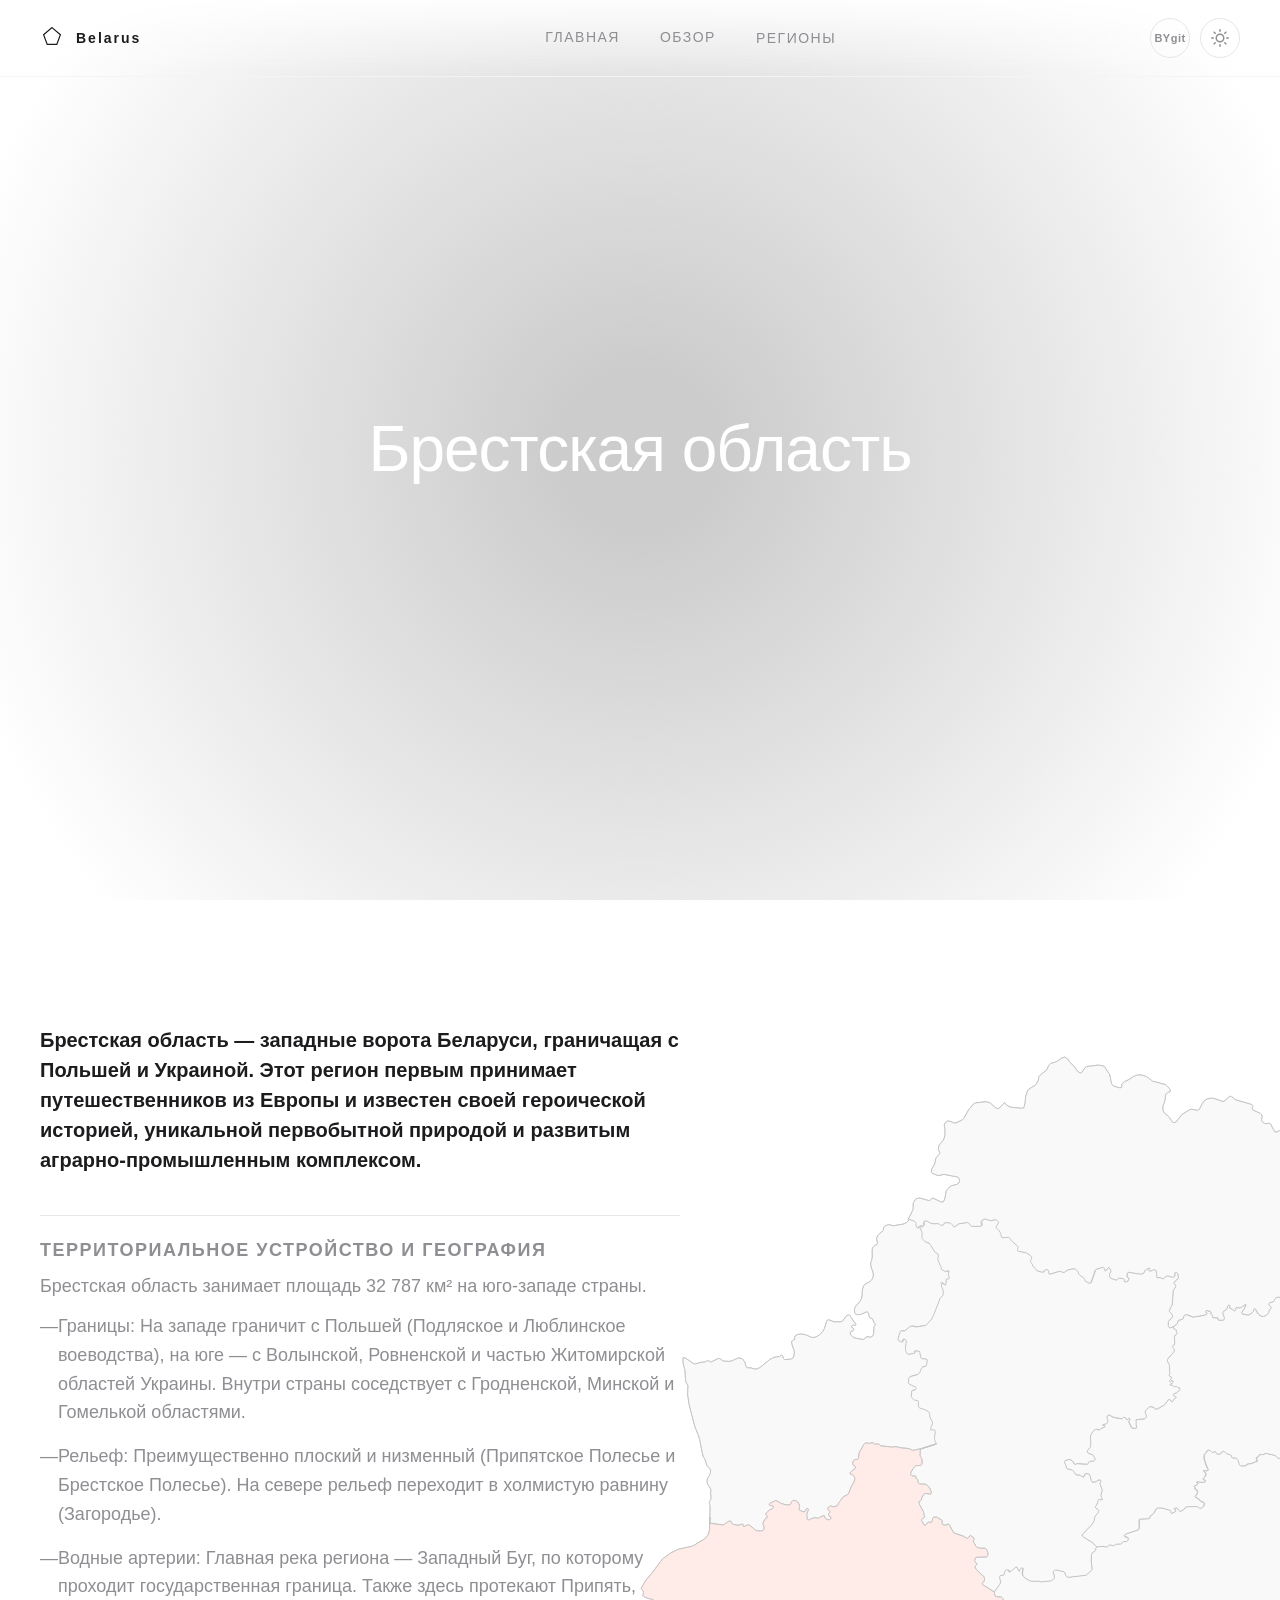
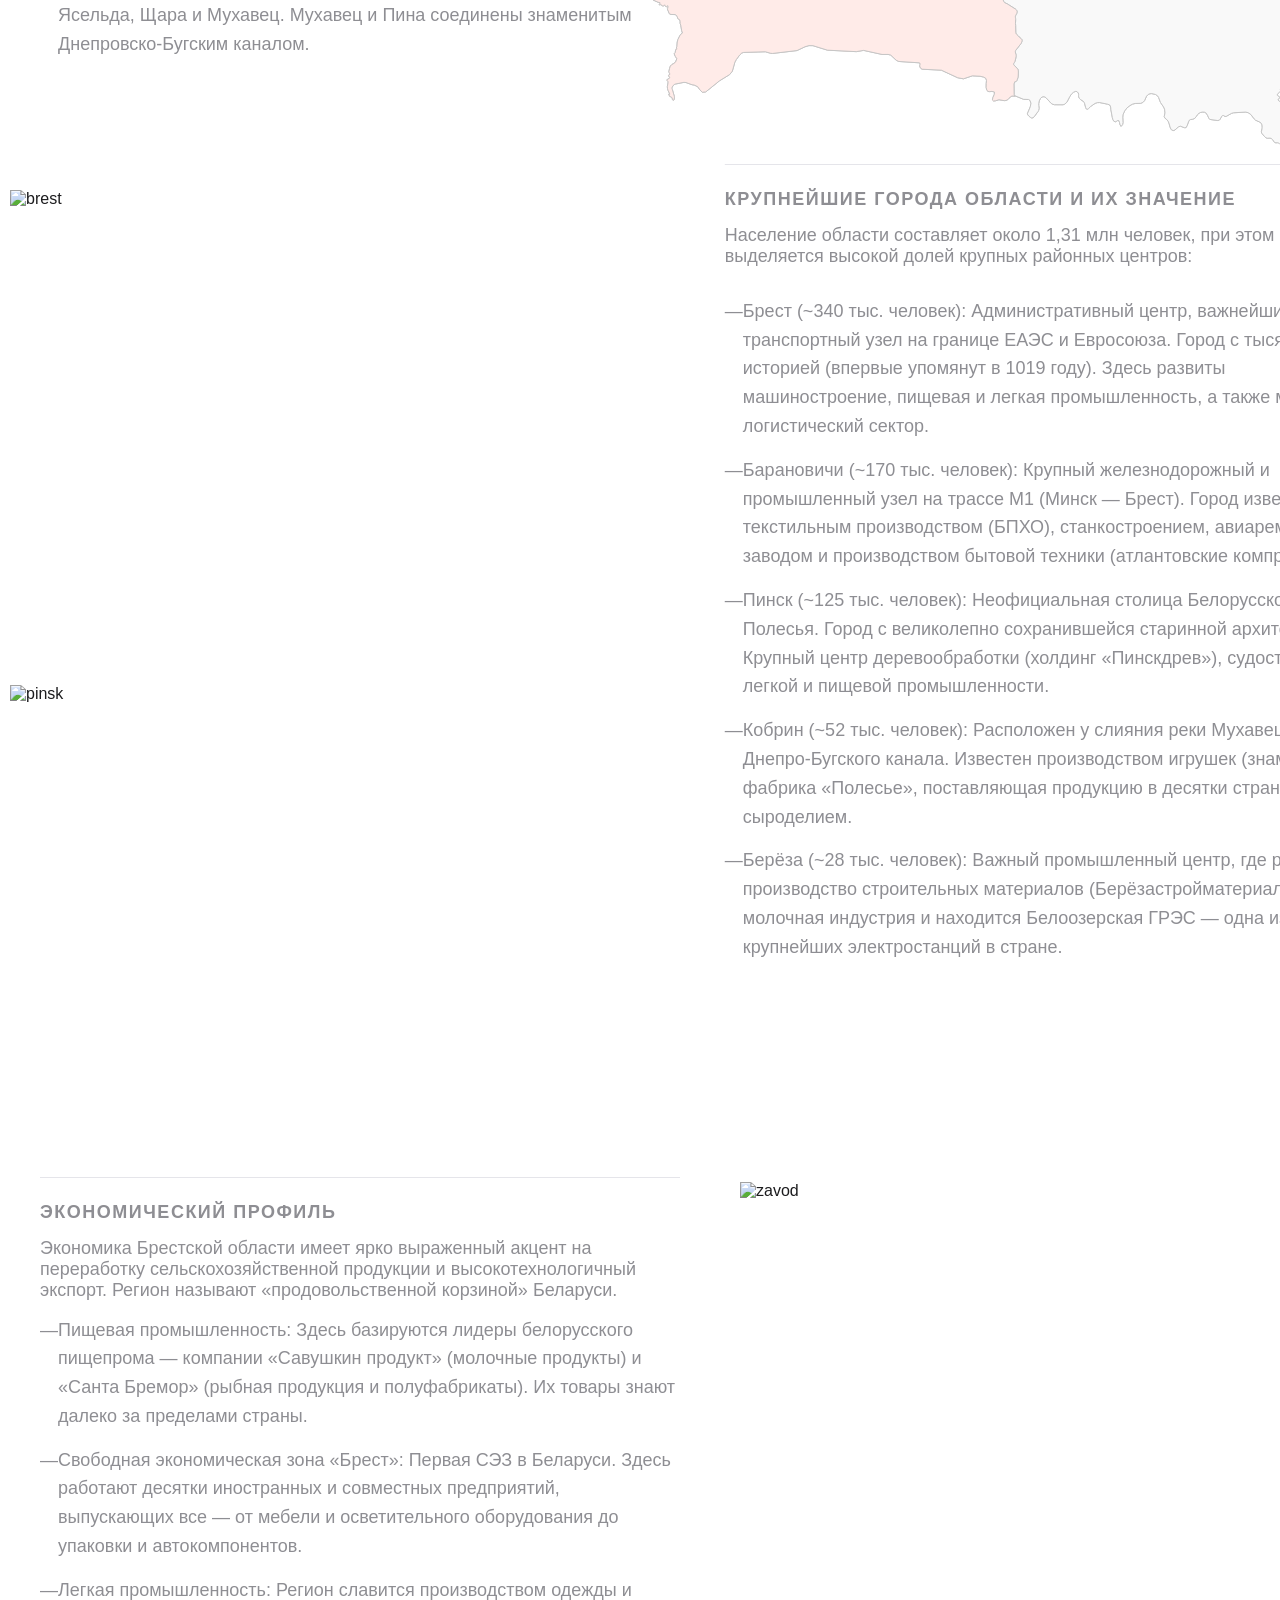
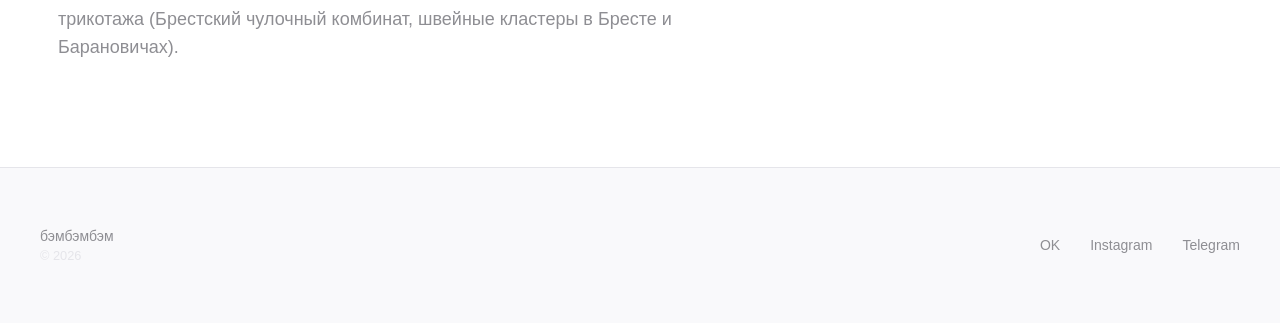
==== commit dc96217a: "bvjgv" ====
--- a/brest.html
+++ b/brest.html
@@ -34,6 +34,26 @@
 </div>
             </div>
         </div>
+        <button class="theme-toggle" aria-label="Тёмная тема">
+            <svg class="theme-sun" viewBox="0 0 24 24" fill="none" stroke="currentColor" stroke-width="2" stroke-linecap="round">
+                <circle cx="12" cy="12" r="5"/>
+                <line x1="12" y1="1" x2="12" y2="3"/>
+                <line x1="12" y1="21" x2="12" y2="23"/>
+                <line x1="4.22" y1="4.22" x2="5.64" y2="5.64"/>
+                <line x1="18.36" y1="18.36" x2="19.78" y2="19.78"/>
+                <line x1="1" y1="12" x2="3" y2="12"/>
+                <line x1="21" y1="12" x2="23" y2="12"/>
+                <line x1="4.22" y1="19.78" x2="5.64" y2="18.36"/>
+                <line x1="18.36" y1="5.64" x2="19.78" y2="4.22"/>
+            </svg>
+            <svg class="theme-moon" viewBox="0 0 24 24" fill="none" stroke="currentColor" stroke-width="2" stroke-linecap="round">
+                <path d="M21 12.79A9 9 0 1 1 11.21 3 7 7 0 0 0 21 12.79z"/>
+            </svg>
+        </button>
+        <button class="lang-toggle" aria-label="Переключить язык">BYgit</button>
+        <button class="hamburger" aria-label="Меню">
+            <span></span><span></span><span></span>
+        </button>
     </header>
     <section class="banner">
         <div class="video-banner">
@@ -137,5 +157,6 @@
     </footer>
 
     <script src="js/script.js"></script>
+    <script src="js/i18n.js"></script>
 </body>
 </html>
--- a/style/style.css
+++ b/style/style.css
@@ -5,8 +5,24 @@
     --text-primary: #1C1C1E;
     --text-secondary: #8E8E93;
     --accent-dark: #000000;
+    --overlay-light: rgba(255,255,255,0.9);
+    --overlay-dark: rgba(0,0,0,0.04);
+    --dropdown-bg: rgba(255,255,255,0.85);
+    --dropdown-border: rgba(255,255,255,0.4);
     --font-sans: -apple-system, BlinkMacSystemFont, "Segoe UI", Roboto, Helvetica, Arial, sans-serif;
     --easing: cubic-bezier(0.16, 1, 0.3, 1);
+}
+[data-theme="dark"]{
+    --bg-main: #121212;
+    --bg-card: #1C1C1E;
+    --border-color: #2C2C2E;
+    --text-primary: #F5F5F5;
+    --text-secondary: #98989D;
+    --accent-dark: #FFFFFF;
+    --overlay-light: rgba(18,18,18,0.9);
+    --overlay-dark: rgba(255,255,255,0.06);
+    --dropdown-bg: rgba(30,30,30,0.92);
+    --dropdown-border: rgba(255,255,255,0.1);
 }
 *{
     margin: 0;
@@ -19,6 +35,7 @@
     color: var(--text-primary);
     font-family: var(--font-sans);
     -webkit-font-smoothing: antialiased;
+    transition: background-color 0.3s ease, color 0.3s ease;
 }
 body{
     overflow-x: hidden;
@@ -38,14 +55,14 @@
     align-items: center;
     padding: 24px 40px;
     z-index: 100;
-    background: linear-gradient(to bottom, rgba(255,255,255,0.9), rgba(255,255,255,0));
+    background: linear-gradient(to bottom, var(--overlay-light), transparent);
     backdrop-filter: blur(12px);
     -webkit-backdrop-filter: blur(12px);
-    border-bottom: 1px solid rgba(0,0,0,0.04);
+    border-bottom: 1px solid var(--overlay-dark);
 }
 .logo-bel{
     text-decoration: none;
-    color: #000;
+    color: var(--text-primary);
 }
 .logo{
     display: flex;
@@ -77,6 +94,95 @@
 .header-nav-links a:hover {
     color: var(--text-primary);
 }
+.theme-toggle{
+    position: absolute;
+    right: 40px;
+    top: 50%;
+    transform: translateY(-50%);
+    background: none;
+    border: 1px solid var(--border-color);
+    border-radius: 20px;
+    cursor: pointer;
+    width: 40px;
+    height: 40px;
+    display: flex;
+    align-items: center;
+    justify-content: center;
+    color: var(--text-secondary);
+    transition: color 0.4s var(--easing), border-color 0.4s var(--easing);
+}
+.theme-toggle:hover{
+    color: var(--text-primary);
+    border-color: var(--text-secondary);
+}
+.theme-toggle svg{
+    width: 18px;
+    height: 18px;
+}
+.lang-toggle{
+    position: absolute;
+    right: 90px;
+    top: 50%;
+    transform: translateY(-50%);
+    background: none;
+    border: 1px solid var(--border-color);
+    border-radius: 20px;
+    cursor: pointer;
+    width: 40px;
+    height: 40px;
+    display: flex;
+    align-items: center;
+    justify-content: center;
+    font-size: 11px;
+    font-weight: 700;
+    letter-spacing: 0.5px;
+    color: var(--text-secondary);
+    font-family: var(--font-sans);
+    transition: color 0.4s var(--easing), border-color 0.4s var(--easing);
+}
+.lang-toggle:hover{
+    color: var(--text-primary);
+    border-color: var(--text-secondary);
+}
+.hamburger{
+    display: none;
+    position: absolute;
+    right: 24px;
+    top: 50%;
+    transform: translateY(-50%);
+    flex-direction: column;
+    justify-content: center;
+    align-items: center;
+    gap: 4px;
+    background: none;
+    border: none;
+    cursor: pointer;
+    width: 36px;
+    height: 36px;
+    padding: 6px;
+    color: var(--text-primary);
+}
+.hamburger span{
+    display: block;
+    width: 100%;
+    height: 2px;
+    background: var(--text-primary);
+    border-radius: 2px;
+    transition: transform 0.3s var(--easing), opacity 0.3s var(--easing);
+}
+.hamburger.open span:nth-child(1){
+    transform: translateY(6px) rotate(45deg);
+}
+.hamburger.open span:nth-child(2){
+    opacity: 0;
+}
+.hamburger.open span:nth-child(3){
+    transform: translateY(-6px) rotate(-45deg);
+}
+.theme-sun { display: block; }
+.theme-moon { display: none; }
+[data-theme="dark"] .theme-sun { display: none; }
+[data-theme="dark"] .theme-moon { display: block; }
 .banner{
     height: 100vh;
     display: flex;
@@ -114,7 +220,7 @@
     width: 100%;
     height: 100%;
     z-index: -1;
-    background: radial-gradient(circle at center, rgba(0, 0, 0, 0.2) 10%, var(--bg-main) 85%);
+    background: radial-gradient(circle at center, rgba(0, 0, 0, 0.2) 10%, var(--bg-main) 90%);
 }
 .banner-text{
     max-width: 800px;
@@ -362,7 +468,7 @@
 }
 .current-year{
     font-size: 0.8rem;
-    color: rgba(0,0,0,0.15);
+    color: var(--border-color);
     margin-top: 4px;
 }
 .footer-socials{
@@ -399,7 +505,7 @@
 }
 .dropdown-toggle{
   text-decoration: none;
-  color: #000; 
+  color: var(--text-primary); 
   text-transform: uppercase;
   letter-spacing: 1px;
   padding-bottom: 10px; 
@@ -410,10 +516,10 @@
   left: 50%;
   transform: translateX(-50%) translateY(10px);
   min-width: 200px;
-  background: rgba(255, 255, 255, 0.85);
+  background: var(--dropdown-bg);
   backdrop-filter: blur(10px); 
   -webkit-backdrop-filter: blur(10px);
-  border: 1px solid rgba(255, 255, 255, 0.4);
+  border: 1px solid var(--dropdown-border);
   border-radius: 4px;
   list-style: none;
   padding: 10px 0;
@@ -434,19 +540,19 @@
 .dropdown-menu li a{
   display: block;
   padding: 10px 20px;
-  color: #333;
+  color: var(--text-secondary);
   text-decoration: none;
   font-size: 14px;
   transition: background 0.2s ease, color 0.2s ease;
   text-align: left;
 }
 .dropdown-menu li a:hover{
-  background: rgba(0, 0, 0, 0.05);
-  color: #000;
+  background: rgba(128,128,128,0.1);
+  color: var(--text-primary);
 }
 .gomel-info{
     padding: 40px 0;
-    background-color: #ffffff;
+    background-color: var(--bg-main);
     font-family: -apple-system, BlinkMacSystemFont, "Segoe UI", Roboto, Helvetica, Arial, sans-serif;
 }
 .obl-title{
@@ -470,7 +576,7 @@
     max-width: 700px;
     padding-right: 60px;
     /* margin: 0 auto; */
-    color: #000000;
+    color: var(--text-primary);
 }
 .obl h2{
     color: var(--text-primary);
@@ -606,6 +712,263 @@
 .regions-grid .reveal:nth-child(6) { transition-delay: 0.25s; }
 
 
+@media (max-width: 768px){
+    .header{
+        padding: 20px 24px;
+    }
+    .container{
+        padding: 0 24px;
+    }
+    .header-nav-links{
+        gap: 20px;
+    }
+    .header-nav-links a{
+        font-size: 12px;
+        letter-spacing: 1px;
+    }
+    .banner{
+        padding: 0 24px;
+    }
+    .banner-text-title{
+        font-size: 44px;
+    }
+    .banner-text-subtitle{
+        font-size: 12px;
+        letter-spacing: 4px;
+    }
+    .grid-facts{
+        grid-template-columns: repeat(auto-fit, minmax(180px, 1fr));
+        gap: 24px;
+    }
+    .fact-value{
+        font-size: 32px;
+    }
+    .regions-grid{
+        grid-template-columns: repeat(auto-fit, minmax(240px, 1fr));
+    }
+    .region-card{
+        height: 150px;
+        padding: 28px;
+    }
+    .details{
+        padding: 30px;
+    }
+    .details-panel{
+        padding: 30px;
+    }
+    .details-title{
+        font-size: 24px;
+    }
+    .footer{
+        padding: 40px 24px;
+    }
+    .footer-container{
+        flex-direction: column;
+        gap: 20px;
+        text-align: center;
+    }
+
+    .oblast{
+        flex-direction: column;
+        padding-top: 40px;
+    }
+    .oblast svg{
+        position: static;
+        margin: 0 auto 30px;
+        max-width: 100%;
+        height: auto;
+    }
+    .map-block__main-image{
+        max-width: 100%;
+        height: auto;
+    }
+    .info-desk{
+        max-width: 100%;
+        padding-right: 0;
+    }
+    .info-desk img{
+        position: static;
+        width: 100%;
+        max-width: 100%;
+        margin: 20px 0;
+    }
+    .city-obl{
+        transform: none;
+    }
+    .eco-info{
+        margin-top: 40px;
+    }
+    .vitebsk-img, .it-min, .polotsk-img, .grodno-img, .sol-img,
+    .minsk-img, .lida-img, .gomel-img, .brest-img, .pinsk-img,
+    .mozir-img, .mogilev-img, .bobr-img, .benz-gom, .kpd-vit{
+        top: auto;
+        left: auto;
+    }
+    .facts{
+        padding: 80px 0;
+    }
+    .regions{
+        padding: 80px 0;
+    }
+}
+@media (max-width: 480px){
+    .header{
+        padding: 16px 16px;
+    }
+    .container{
+        padding: 0 16px;
+    }
+    .header-nav-links{
+        display: none;
+        position: absolute;
+        top: 100%;
+        left: 0;
+        width: 100%;
+        flex-direction: column;
+        gap: 0;
+        background: var(--dropdown-bg);
+        backdrop-filter: blur(16px);
+        -webkit-backdrop-filter: blur(16px);
+        border-bottom: 1px solid var(--border-color);
+        padding: 16px 24px;
+    }
+    .header-nav-links a{
+        font-size: 14px;
+        letter-spacing: 1px;
+        padding: 12px 0;
+        display: block;
+        border-bottom: 1px solid var(--border-color);
+    }
+    .header-nav-links a:last-of-type{
+        border-bottom: none;
+    }
+    .header-nav-links.open{
+        display: flex;
+    }
+    .dropdown{
+        display: block;
+        width: 100%;
+    }
+    .dropdown-toggle{
+        padding: 12px 0;
+        display: block;
+        pointer-events: none;
+    }
+    .dropdown-menu{
+        position: static;
+        transform: none;
+        opacity: 1;
+        visibility: visible;
+        background: none;
+        backdrop-filter: none;
+        -webkit-backdrop-filter: none;
+        border: none;
+        box-shadow: none;
+        padding: 0 0 8px 0;
+        min-width: auto;
+    }
+    .dropdown:hover .dropdown-menu{
+        transform: none;
+    }
+    .dropdown-menu li a{
+        font-size: 13px;
+        padding: 8px 0 8px 12px;
+    }
+    .hamburger{
+        display: flex;
+    }
+    .lang-toggle{
+        right: 105px;
+        width: 36px;
+        height: 36px;
+    }
+    .theme-toggle{
+        right: 64px;
+        width: 36px;
+        height: 36px;
+    }
+    .banner{
+        padding: 0 16px;
+    }
+    .banner-text-title{
+        font-size: 28px;
+    }
+    .banner-text-subtitle{
+        font-size: 10px;
+        letter-spacing: 3px;
+        margin-top: 16px;
+    }
+    .grid-facts{
+        grid-template-columns: 1fr;
+        gap: 20px;
+    }
+    .fact-value{
+        font-size: 28px;
+    }
+    .fact-label{
+        font-size: 10px;
+    }
+    .regions-grid{
+        grid-template-columns: 1fr;
+    }
+    .region-card{
+        height: 120px;
+        padding: 20px;
+    }
+    .region-name{
+        font-size: 18px;
+    }
+    .details{
+        padding: 20px;
+    }
+    .details-panel{
+        padding: 20px;
+    }
+    .details-title{
+        font-size: 20px;
+    }
+    .details-text{
+        font-size: 15px;
+    }
+    .details-header{
+        gap: 16px;
+    }
+    .footer{
+        padding: 30px 16px;
+    }
+    .footer-container{
+        flex-direction: column;
+        gap: 16px;
+        text-align: center;
+    }
+    .footer-socials{
+        gap: 20px;
+    }
+
+    .oblast{
+        padding-top: 20px;
+        margin-bottom: 30px;
+    }
+    .obl h2{
+        font-size: 16px;
+    }
+    .obl-info h2{
+        font-size: 15px;
+    }
+    .obl-info p, .obl-info li{
+        font-size: 15px;
+    }
+    .facts{
+        padding: 60px 0;
+    }
+    .regions{
+        padding: 60px 0;
+    }
+    .facts-title{
+        margin-bottom: 30px;
+    }
+}
+
 @keyframes fadeUp{
     to { opacity: 1; transform: translateY(0); }
 }
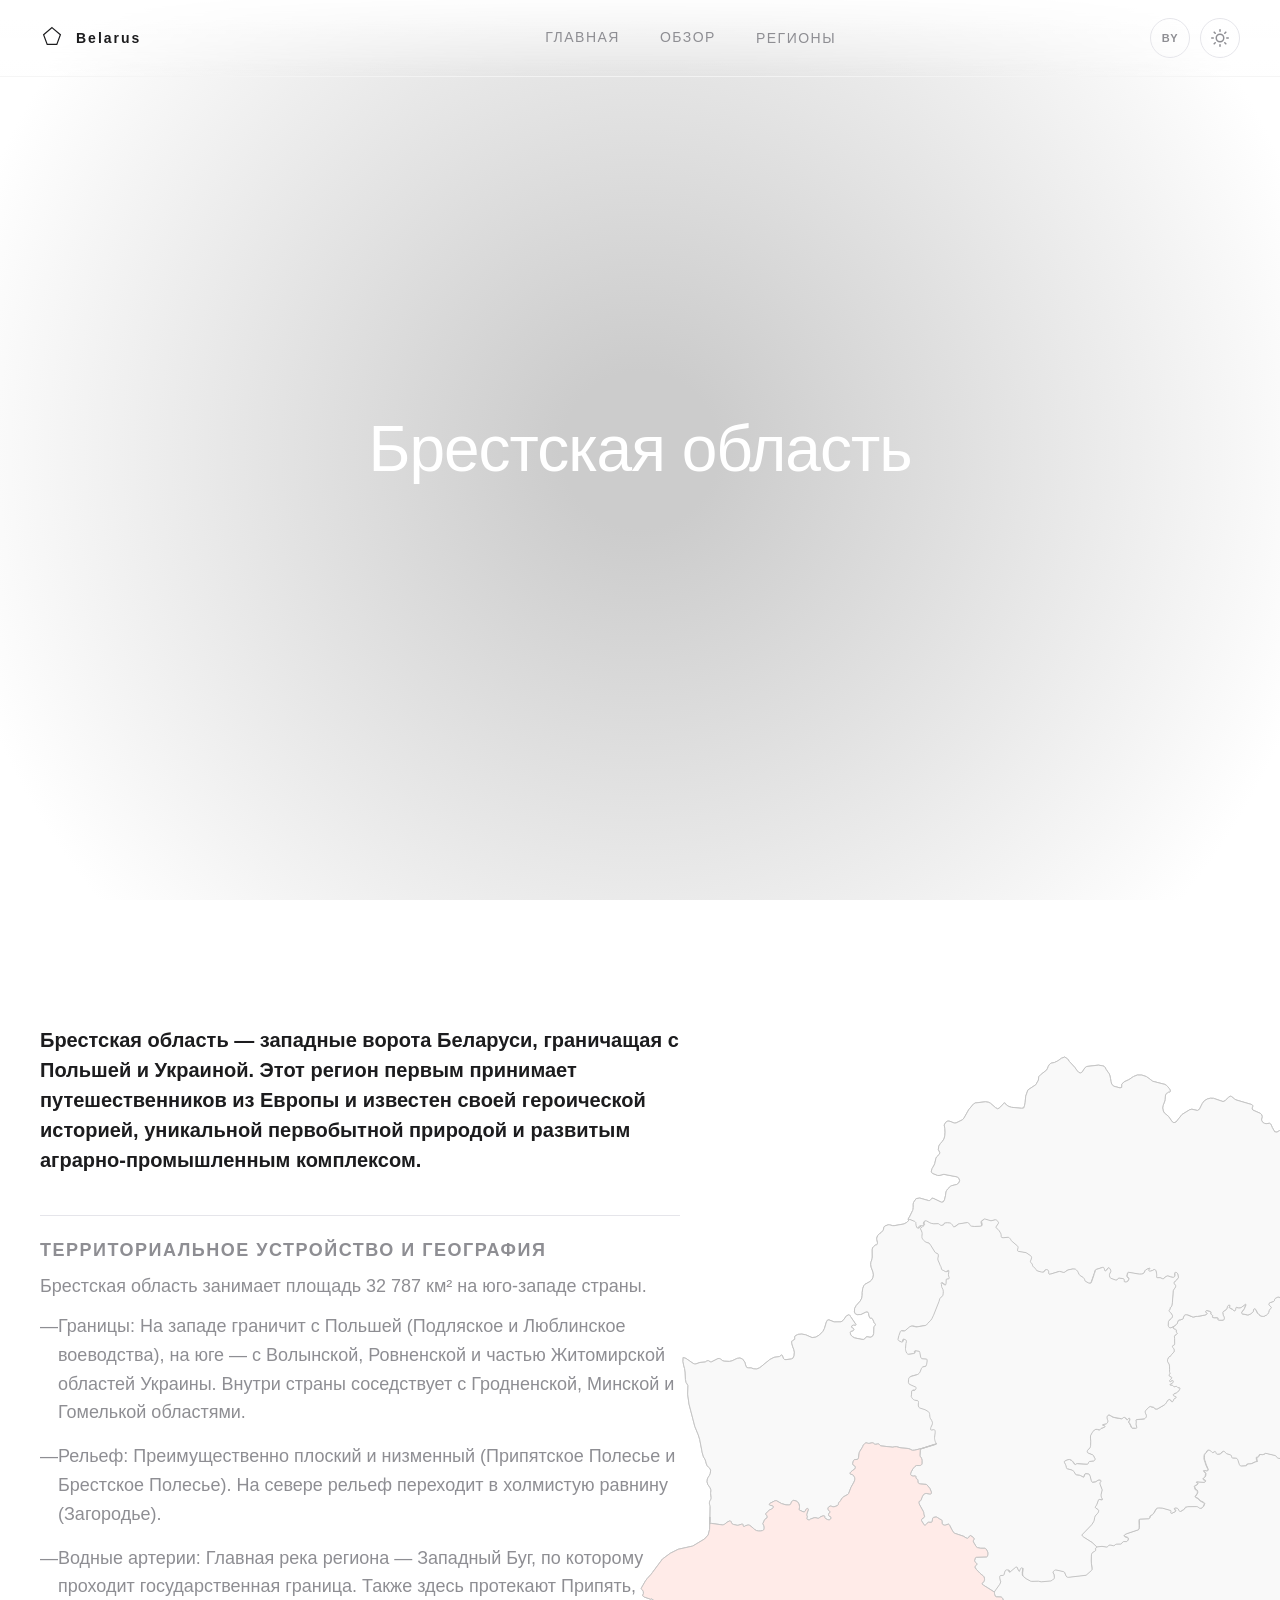
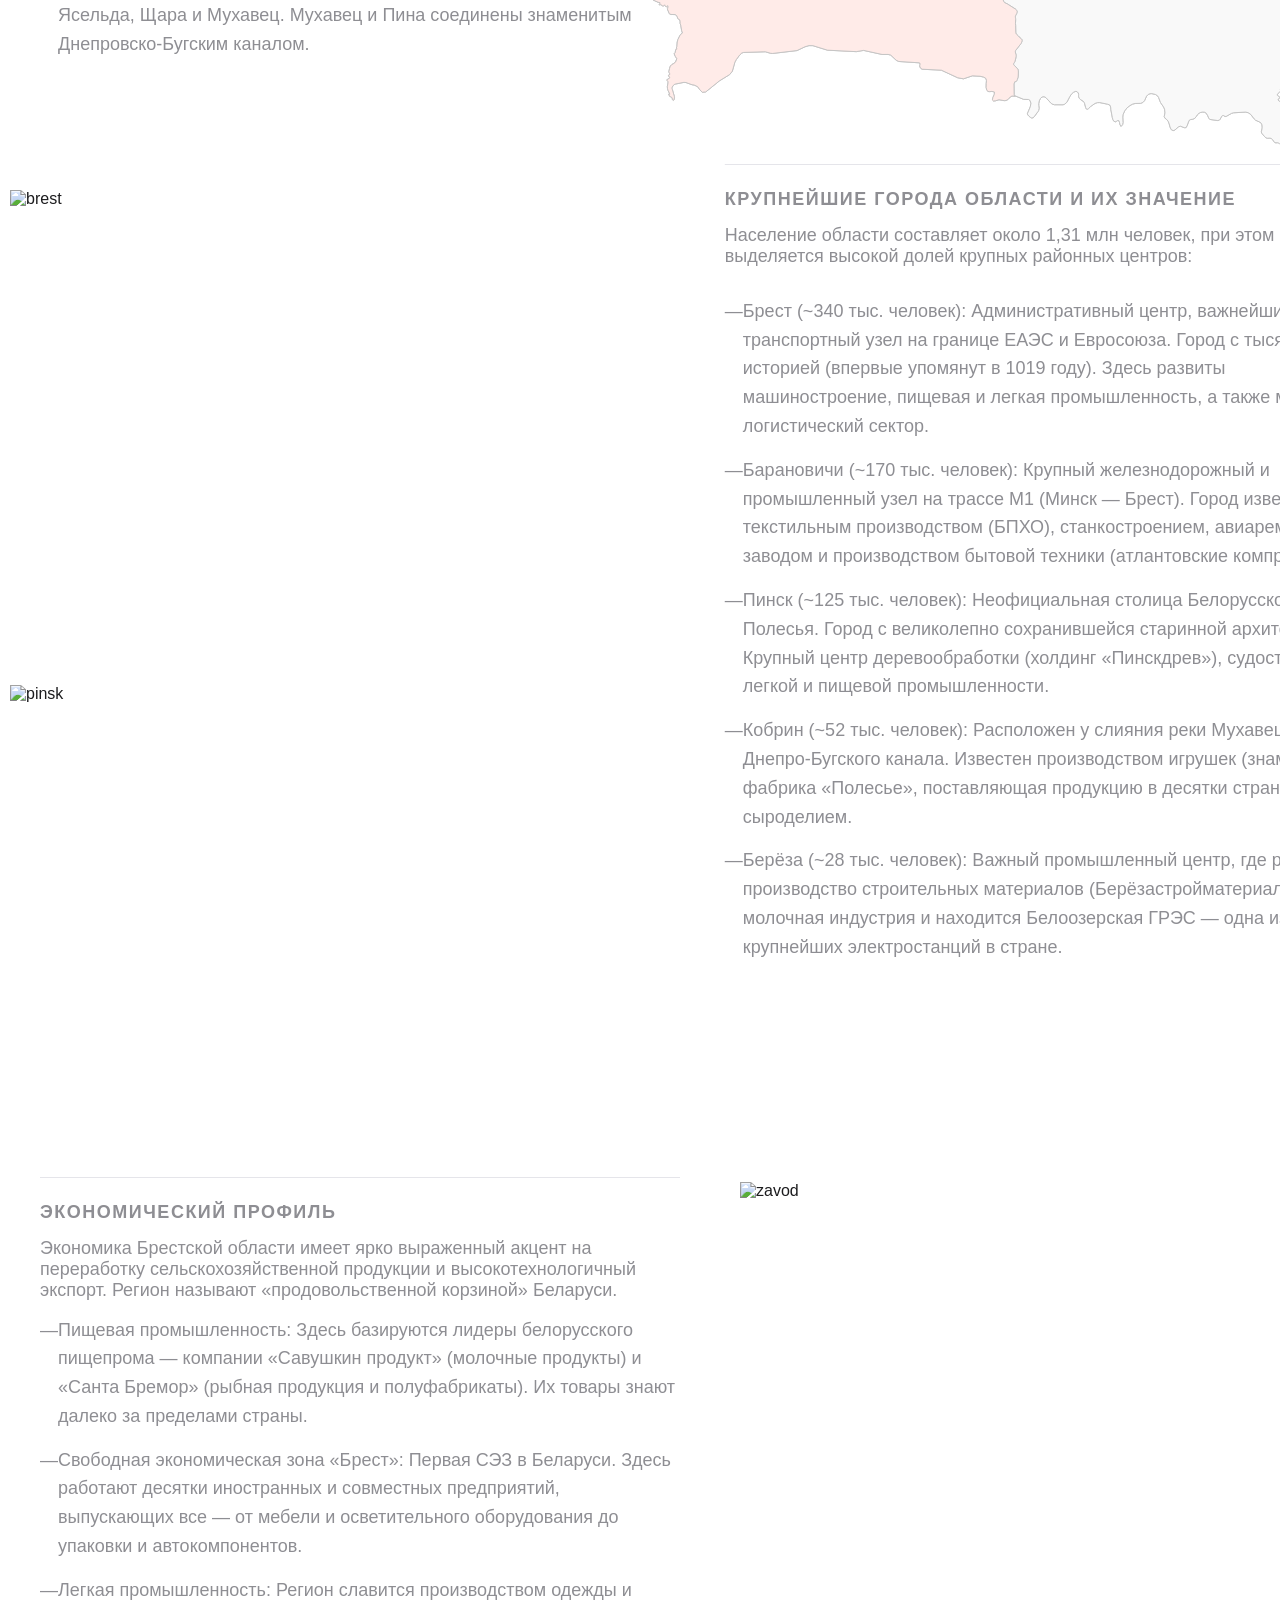
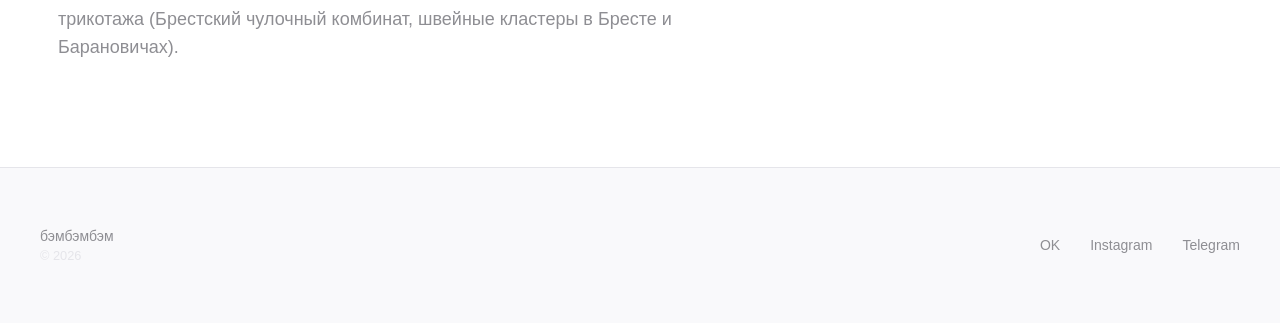
==== commit 7f886def: "йоу" ====
--- a/brest.html
+++ b/brest.html
@@ -50,7 +50,7 @@
                 <path d="M21 12.79A9 9 0 1 1 11.21 3 7 7 0 0 0 21 12.79z"/>
             </svg>
         </button>
-        <button class="lang-toggle" aria-label="Переключить язык">BYgit</button>
+        <button class="lang-toggle" aria-label="Переключить язык">BY</button>
         <button class="hamburger" aria-label="Меню">
             <span></span><span></span><span></span>
         </button>
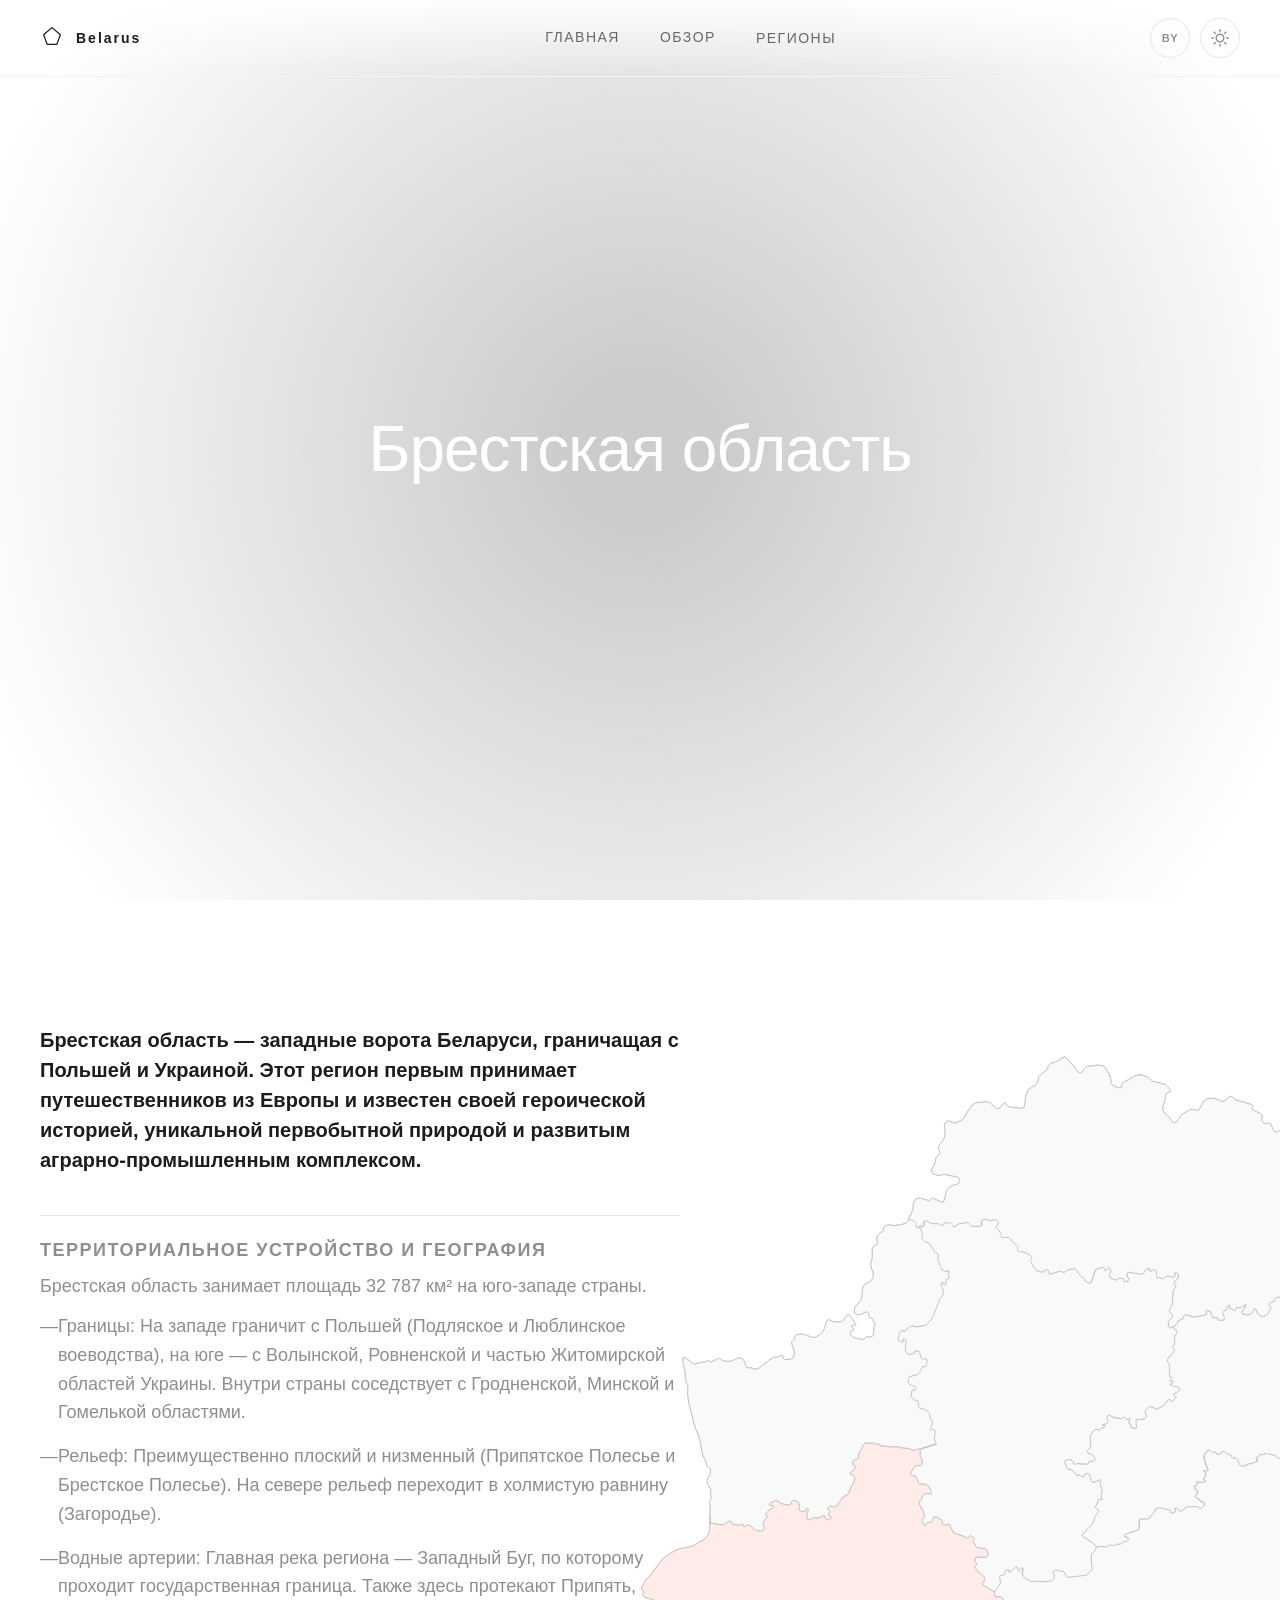
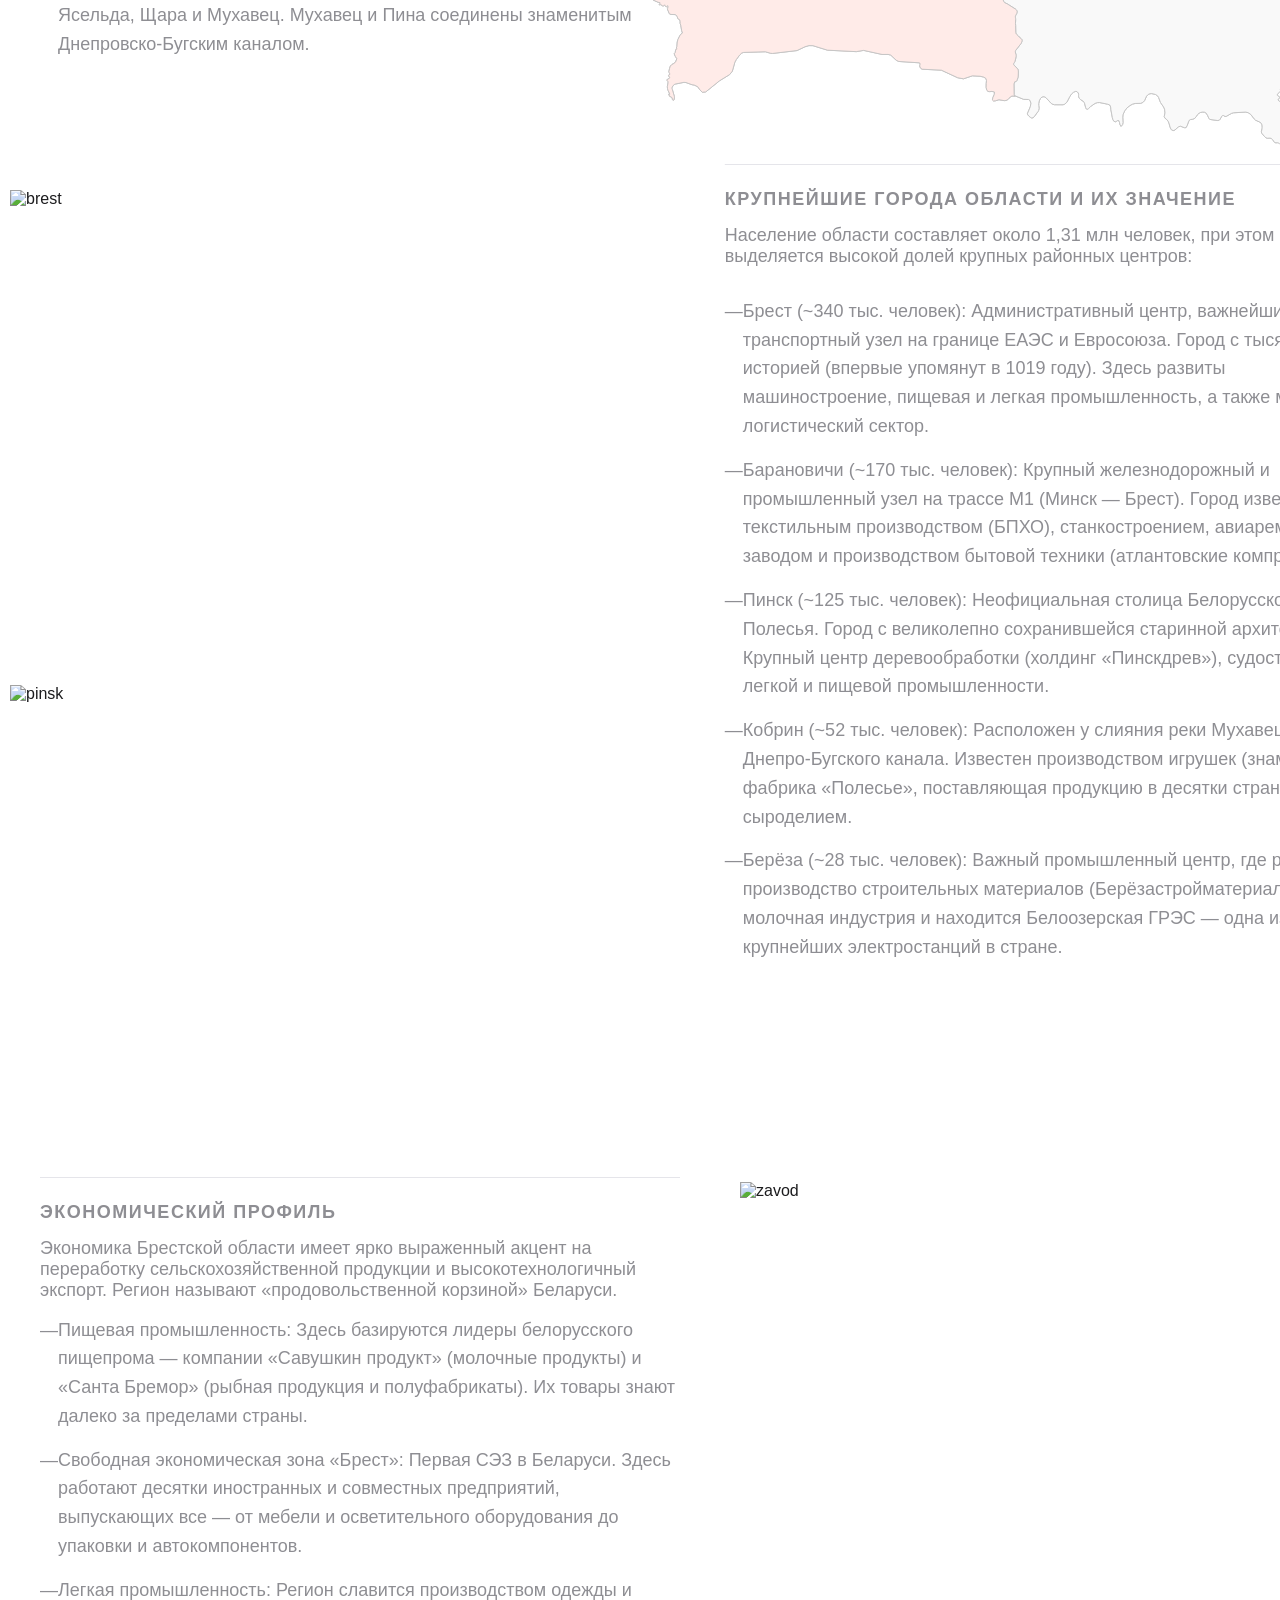
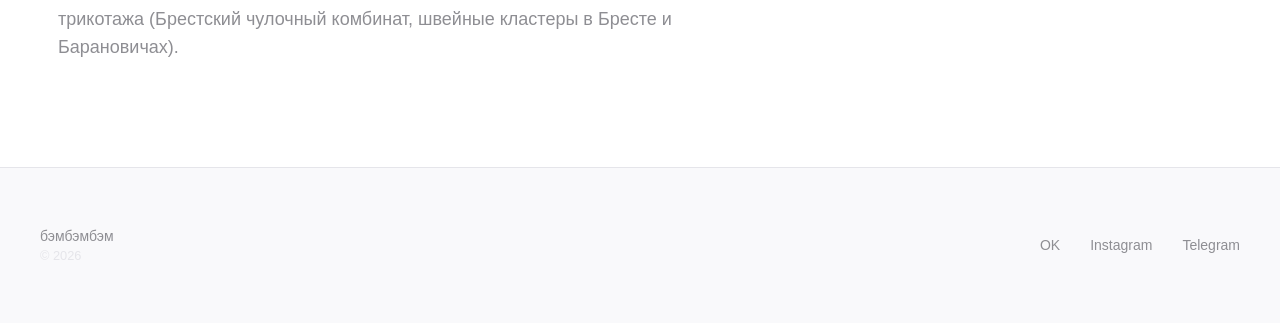
==== commit 881011c9: "yoilovetaxduoynynlol" ====
--- a/brest.html
+++ b/brest.html
@@ -149,9 +149,9 @@
                 <p class="current-year">&copy; 2026</p>
             </div>
             <div class="footer-socials">
-                <a href="#" class="social-link">OK</a>
-                <a href="#" class="social-link">Instagram</a>
-                <a href="#" class="social-link">Telegram</a>
+                <a href="https://http.cat/images/404.jpg" class="social-link">OK</a>
+                <a href="https://http.cat/images/408.jpg" class="social-link">Instagram</a>
+                <a href="https://http.cat/images/426.jpg" class="social-link">Telegram</a>
             </div>
         </div>
     </footer>
--- a/style/style.css
+++ b/style/style.css
@@ -84,7 +84,7 @@
     gap: 40px;
 }
 .header-nav-links a{
-    color: var(--text-secondary);
+    color: #676767;
     text-decoration: none;
     font-size: 14px;
     text-transform: uppercase;
@@ -242,7 +242,7 @@
     font-size: 14px;
     text-transform: uppercase;
     letter-spacing: 6px;
-    color: var(--text-secondary);
+    color: #dcdcdf;
     margin-top: 24px;
     opacity: 0;
     transform: translateY(20px);
@@ -508,7 +508,7 @@
   color: var(--text-primary); 
   text-transform: uppercase;
   letter-spacing: 1px;
-  padding-bottom: 10px; 
+  padding-bottom: 10px;
 }
 .dropdown-menu{
   position: absolute;
@@ -725,7 +725,11 @@
     .header-nav-links a{
         font-size: 12px;
         letter-spacing: 1px;
-    }
+        margin-top: 3px;
+    }
+    /* .header-nav-links a:last-child{
+        margin-bottom: 5px;
+    } */
     .banner{
         padding: 0 24px;
     }
@@ -848,6 +852,7 @@
     .dropdown{
         display: block;
         width: 100%;
+        margin-bottom: 5px;
     }
     .dropdown-toggle{
         padding: 12px 0;
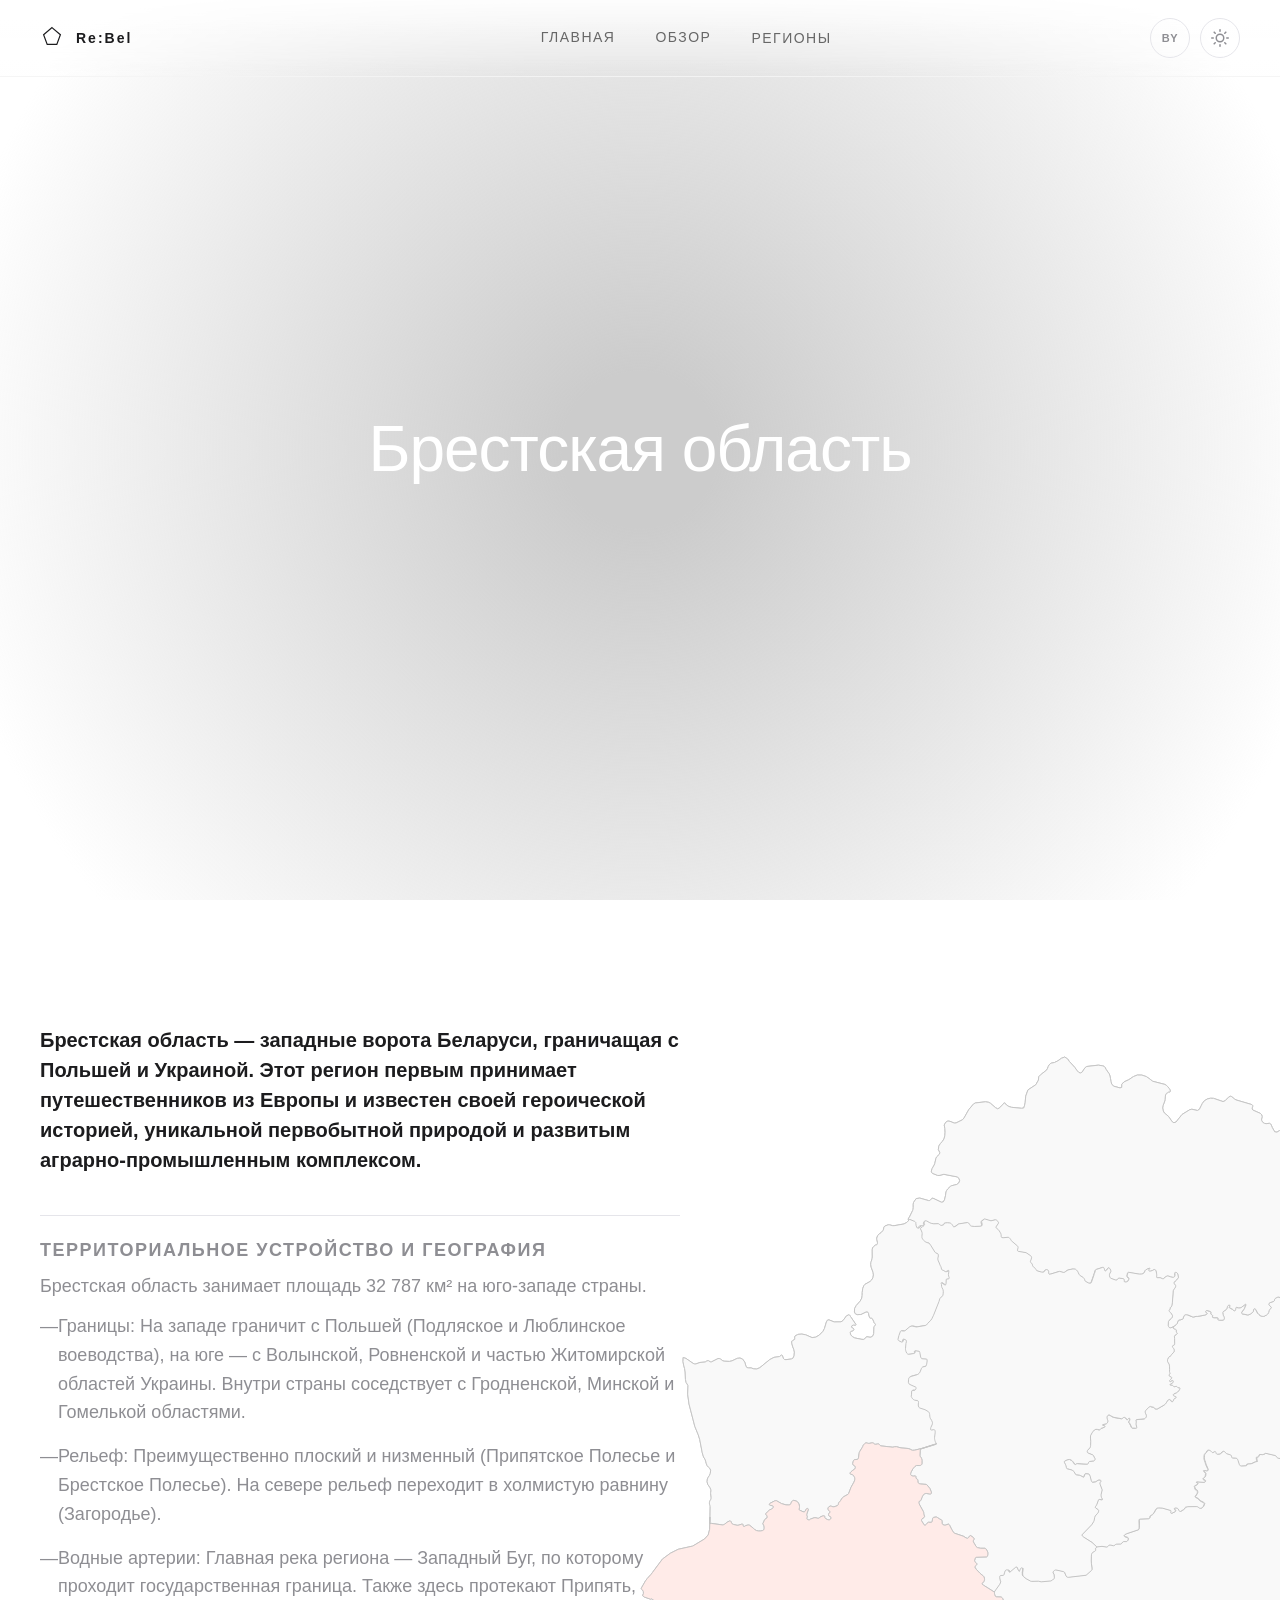
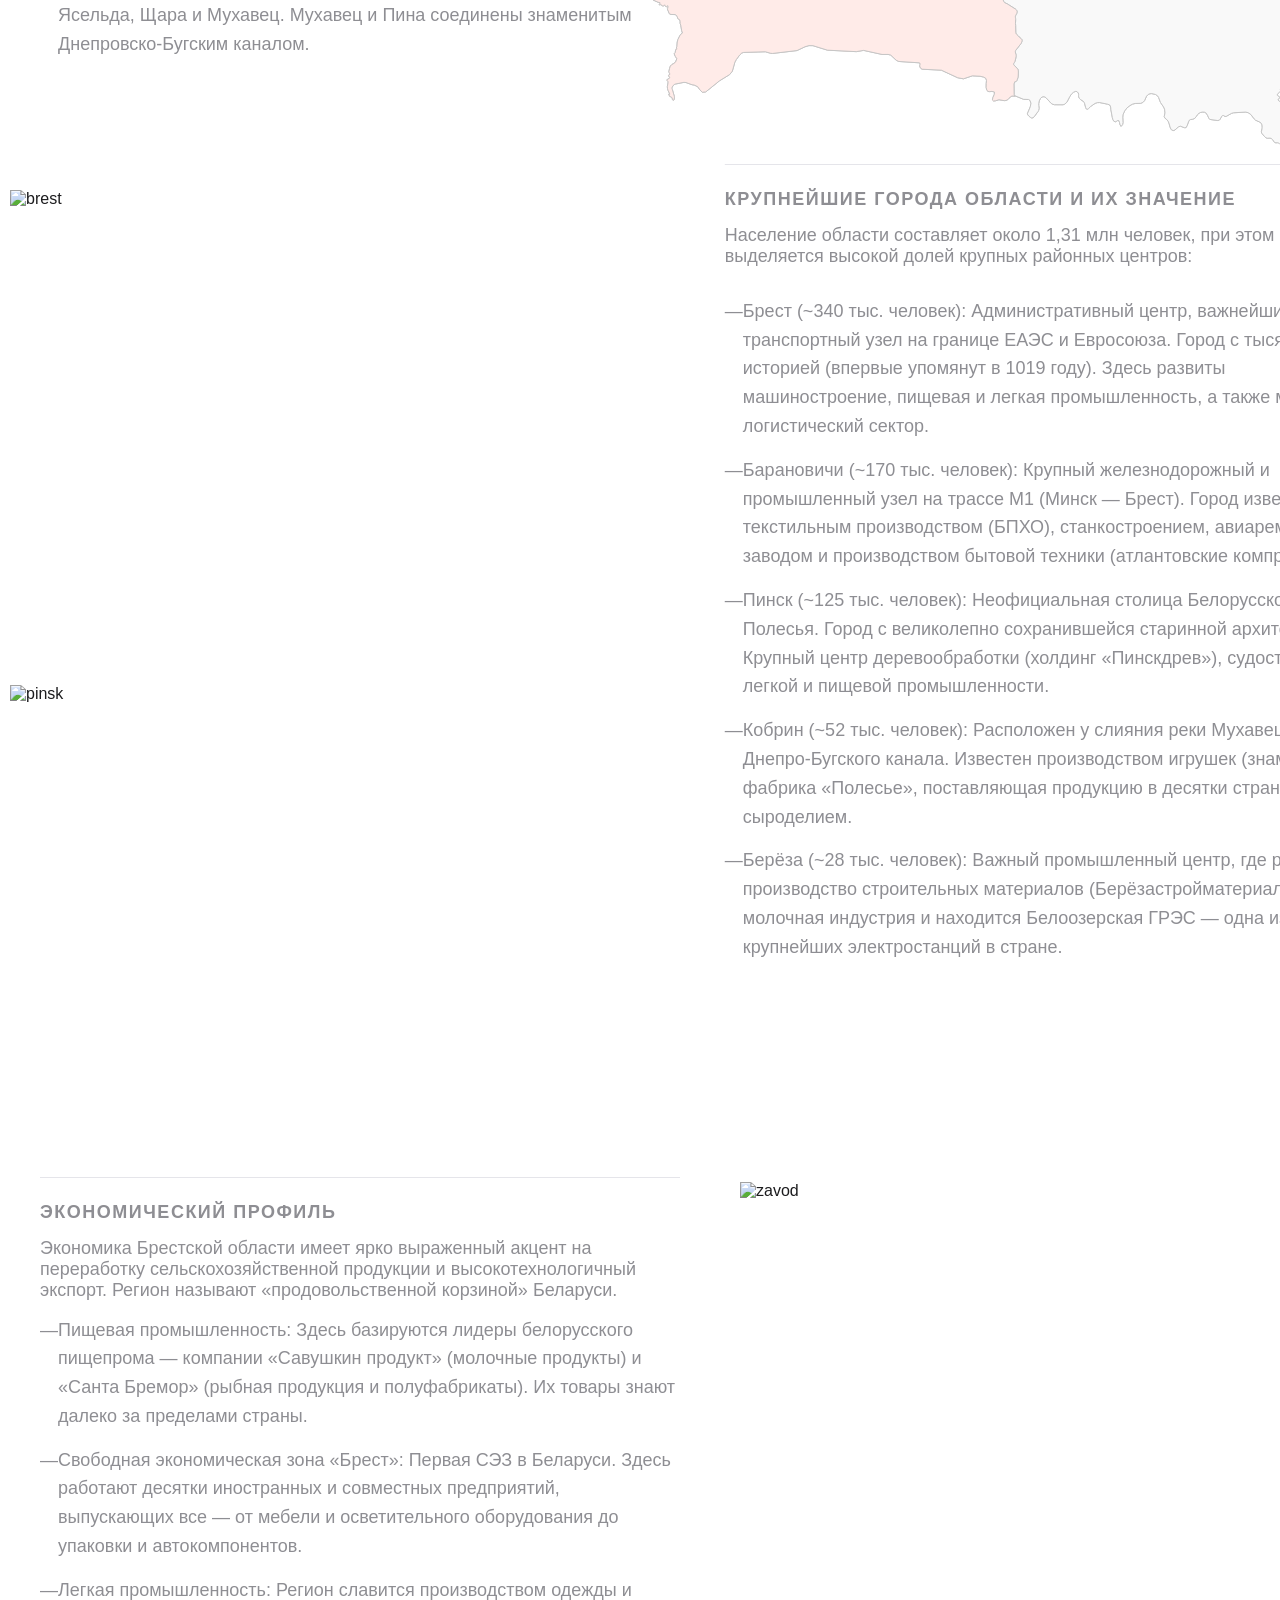
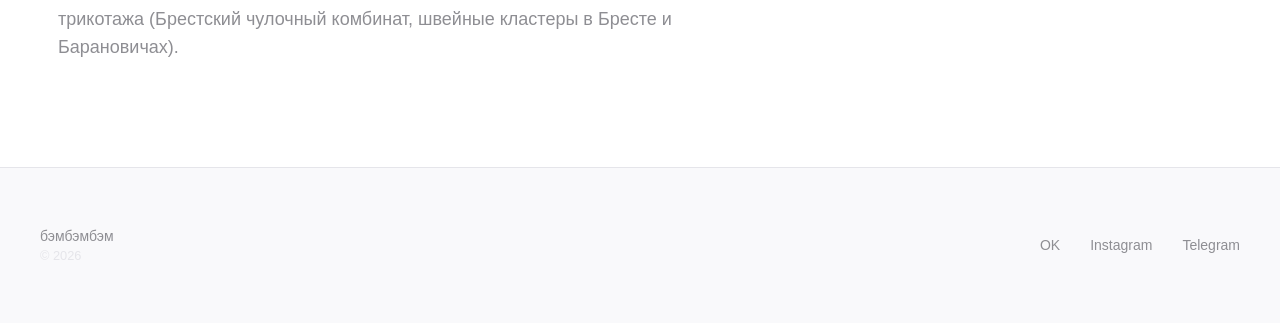
==== commit 951c9f81: "bimbim" ====
--- a/brest.html
+++ b/brest.html
@@ -3,7 +3,7 @@
 <head>
     <meta charset="UTF-8">
     <meta name="viewport" content="width=device-width, initial-scale=1.0">
-    <title>Belarus</title>
+    <title>Re:Bel</title>
     <link rel="stylesheet" href="style/style.css">
     <link rel="shortcut icon" href="img/favicon.ico" type="image/x-icon">
 </head>
@@ -15,7 +15,7 @@
                     <path d="M50 15 L85 45 L70 85 L30 85 L15 45 Z" fill="none" stroke="currentColor" stroke-width="5"/>
                 </svg>
             </a>
-                <span class="logo-text"><a href="index.html" class="logo-bel">Belarus</a></span>
+                <span class="logo-text"><a href="index.html" class="logo-bel">Re:Bel</a></span>
         </div>
         <div class="container">
             <div class="header-nav-links">
--- a/style/style.css
+++ b/style/style.css
@@ -250,6 +250,77 @@
 }
 /* .scroll-thing{}
 .scroll-line{} */
+.about{
+    padding: 120px 0;
+    border-bottom: 1px solid var(--border-color);
+}
+.about-title{
+    font-size: 14px;
+    text-transform: uppercase;
+    letter-spacing: 4px;
+    color: var(--text-secondary);
+    margin-bottom: 40px;
+    font-weight: 600;
+}
+.about-content{
+    max-width: 700px;
+}
+.about-text{
+    font-size: 18px;
+    line-height: 1.7;
+    color: var(--text-primary);
+    margin-bottom: 20px;
+    font-weight: 400;
+}
+.about-layout{
+    display: flex;
+    align-items: center;
+    gap: 40px;
+    max-width: 1400px;
+    margin: 0 auto;
+    padding: 0 40px;
+}
+.about-layout .container{
+    flex: 1;
+    padding: 0;
+    margin: 0;
+    max-width: none;
+}
+.about-flag-side{
+    display: flex;
+    flex-direction: column;
+    align-items: center;
+    gap: 12px;
+    flex-shrink: 0;
+    margin-top: 4px;
+}
+.about-flag{
+    width: 400px;
+    height: auto;
+    border-radius: 6px;
+    box-shadow: 0 2px 20px rgba(0,0,0,0.12);
+}
+.about-flag-caption{
+    font-size: 15px;
+    color: var(--text-primary);
+    white-space: nowrap;
+    opacity: 0.85;
+}
+
+@media(max-width: 768px){
+    .about{ padding: 80px 0; }
+    .about-layout{ flex-direction: column; gap: 32px; }
+    .about-text{ font-size: 16px; }
+    .about-flag-side{ flex-direction: row; margin-top: 0; }
+    .about-flag{ width: 80px; }
+}
+@media(max-width: 480px){
+    .about{ padding: 60px 0; }
+    .about-title{ margin-bottom: 24px; }
+    .about-text{ font-size: 15px; }
+    .about-symbols{ gap: 24px; margin-top: 32px; }
+}
+
 .facts{
     padding: 140px 0;
     border-bottom: 1px solid var(--border-color);
@@ -338,6 +409,16 @@
     color: var(--text-secondary);
     max-width: 900px;
     line-height: 1.7;
+}
+.map-region-label{
+    pointer-events: none;
+    opacity: 0;
+    transition: opacity 0.2s ease;
+    font-family: -apple-system, BlinkMacSystemFont, "Segoe UI", Roboto, Helvetica, Arial, sans-serif;
+    fill: var(--text-primary);
+}
+.map-region-label.visible{
+    opacity: 1;
 }
 .map-block__area-action{
     outline: 0;
@@ -985,4 +1066,94 @@
 @keyframes panelReveal{
     0% { opacity: 0; transform: translateY(10px); }
     100% { opacity: 1; transform: translateY(0); }
+}
+
+.lightbox{
+    position: fixed;
+    inset: 0;
+    z-index: 1000;
+    background: rgba(0,0,0,0.9);
+    display: flex;
+    align-items: center;
+    justify-content: center;
+    opacity: 0;
+    pointer-events: none;
+    transition: opacity 0.3s ease;
+}
+.lightbox.open{
+    opacity: 1;
+    pointer-events: auto;
+}
+.lightbox-img{
+    max-width: 90vw;
+    max-height: 85vh;
+    object-fit: contain;
+    border-radius: 4px;
+    box-shadow: 0 4px 30px rgba(0,0,0,0.5);
+}
+.lightbox-close,
+.lightbox-prev,
+.lightbox-next{
+    position: absolute;
+    background: rgba(255,255,255,0.12);
+    border: none;
+    color: #fff;
+    cursor: pointer;
+    border-radius: 50%;
+    display: flex;
+    align-items: center;
+    justify-content: center;
+    transition: background 0.2s;
+}
+.lightbox-close:hover,
+.lightbox-prev:hover,
+.lightbox-next:hover{
+    background: rgba(255,255,255,0.25);
+}
+.lightbox-close{
+    top: 20px;
+    right: 20px;
+    width: 44px;
+    height: 44px;
+    font-size: 28px;
+}
+.lightbox-close::before{
+    content: '✕';
+    font-size: 22px;
+    line-height: 1;
+}
+.lightbox-prev,
+.lightbox-next{
+    top: 50%;
+    transform: translateY(-50%);
+    width: 48px;
+    height: 48px;
+    font-size: 36px;
+}
+.lightbox-prev::before{
+    content: '‹';
+    line-height: 1;
+}
+.lightbox-next::before{
+    content: '›';
+    line-height: 1;
+}
+.lightbox-prev{ left: 20px; }
+.lightbox-next{ right: 20px; }
+.lightbox-counter{
+    position: absolute;
+    bottom: 20px;
+    left: 50%;
+    transform: translateX(-50%);
+    color: rgba(255,255,255,0.7);
+    font-size: 14px;
+    font-family: -apple-system, BlinkMacSystemFont, "Segoe UI", Roboto, Helvetica, Arial, sans-serif;
+}
+@media(max-width: 480px){
+    .lightbox-prev,
+    .lightbox-next{ width: 40px; height: 40px; font-size: 28px; }
+    .lightbox-prev{ left: 8px; }
+    .lightbox-next{ right: 8px; }
+    .lightbox-close{ top: 10px; right: 10px; width: 38px; height: 38px; }
+    .lightbox-img{ max-width: 96vw; max-height: 80vh; }
 }
